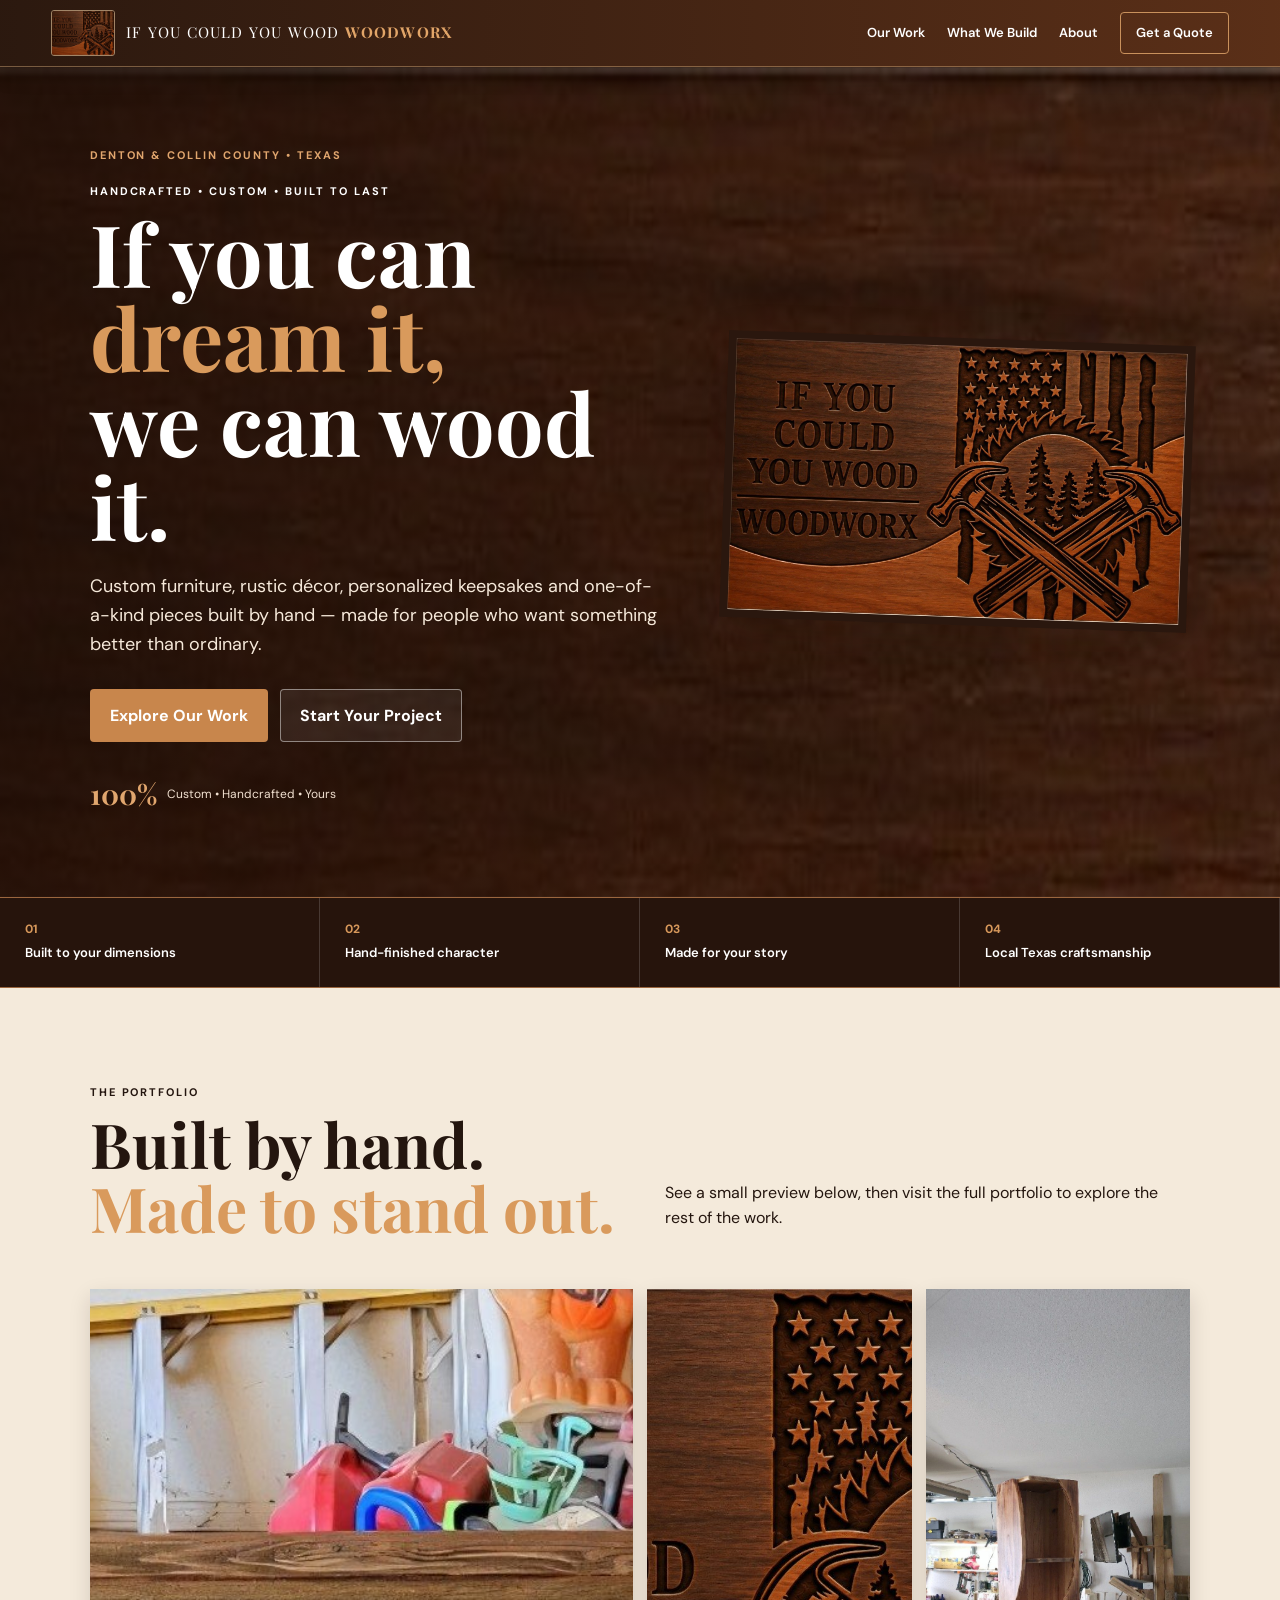
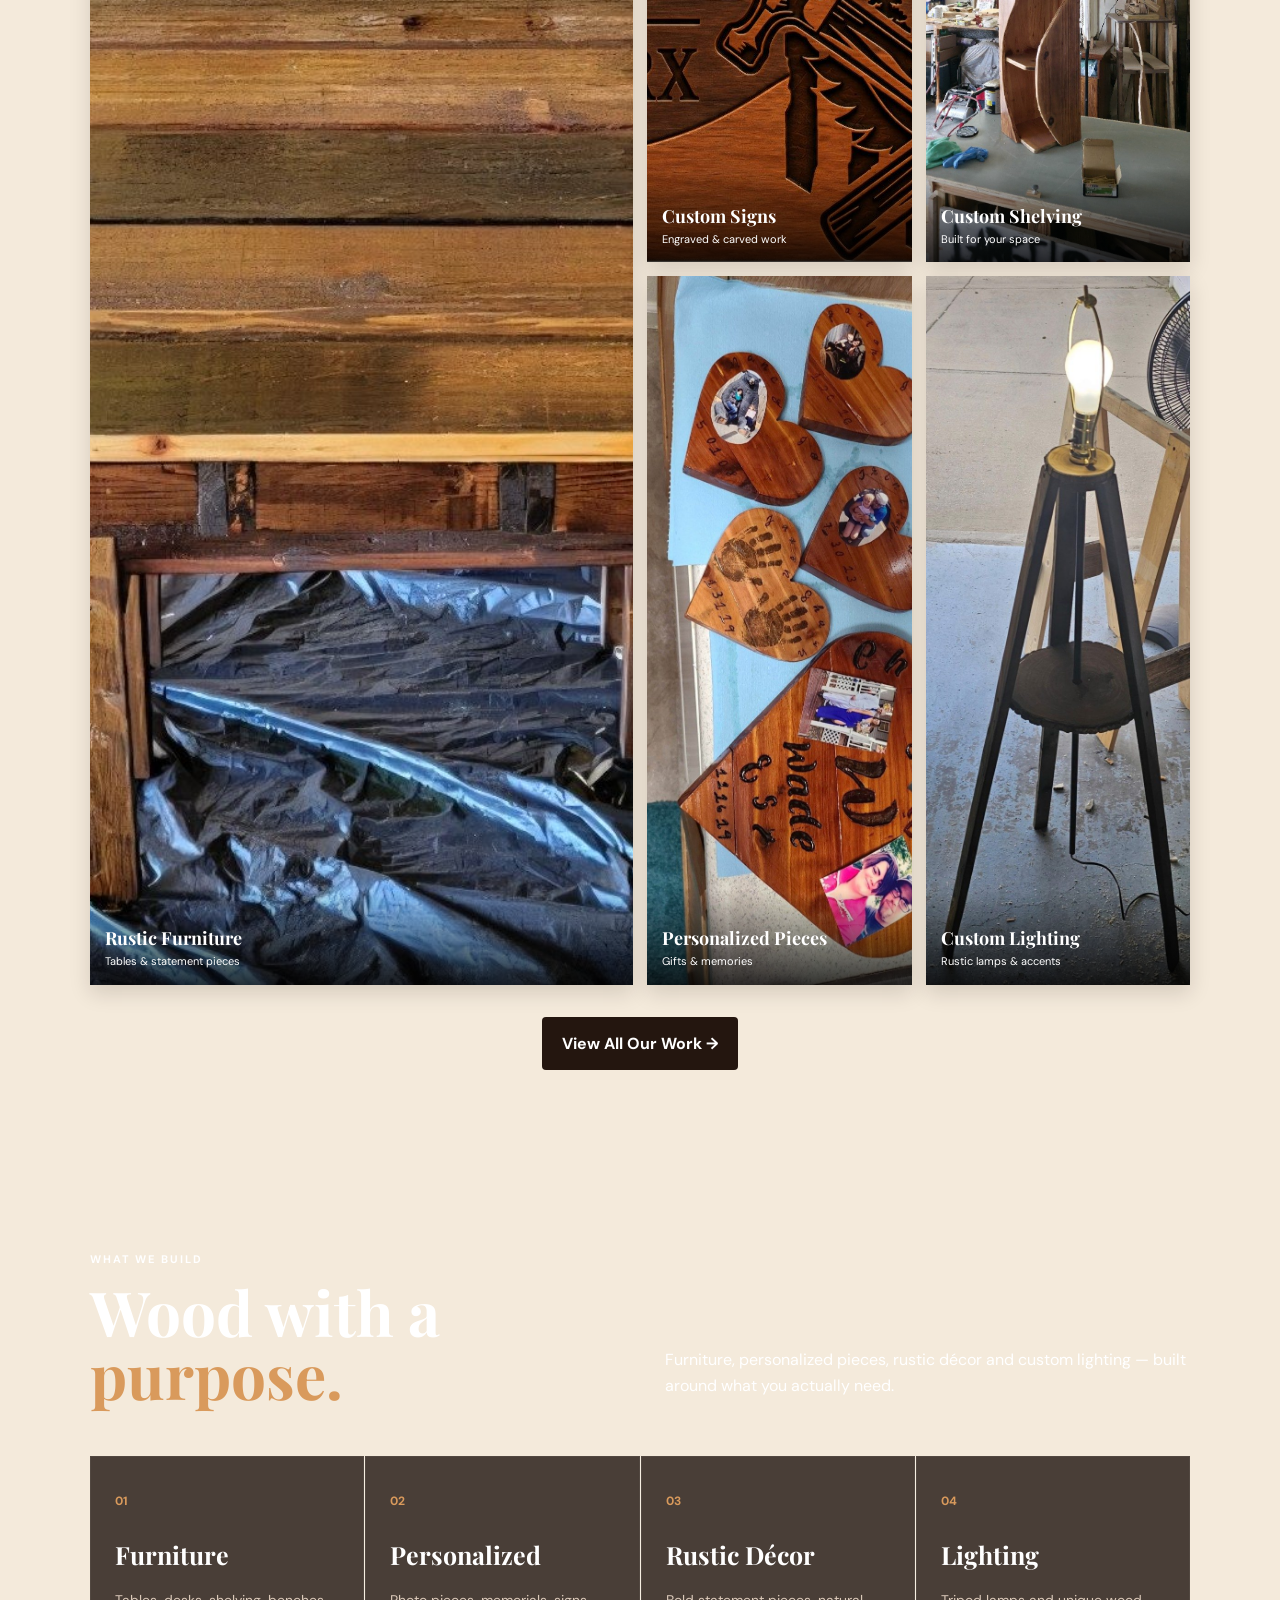
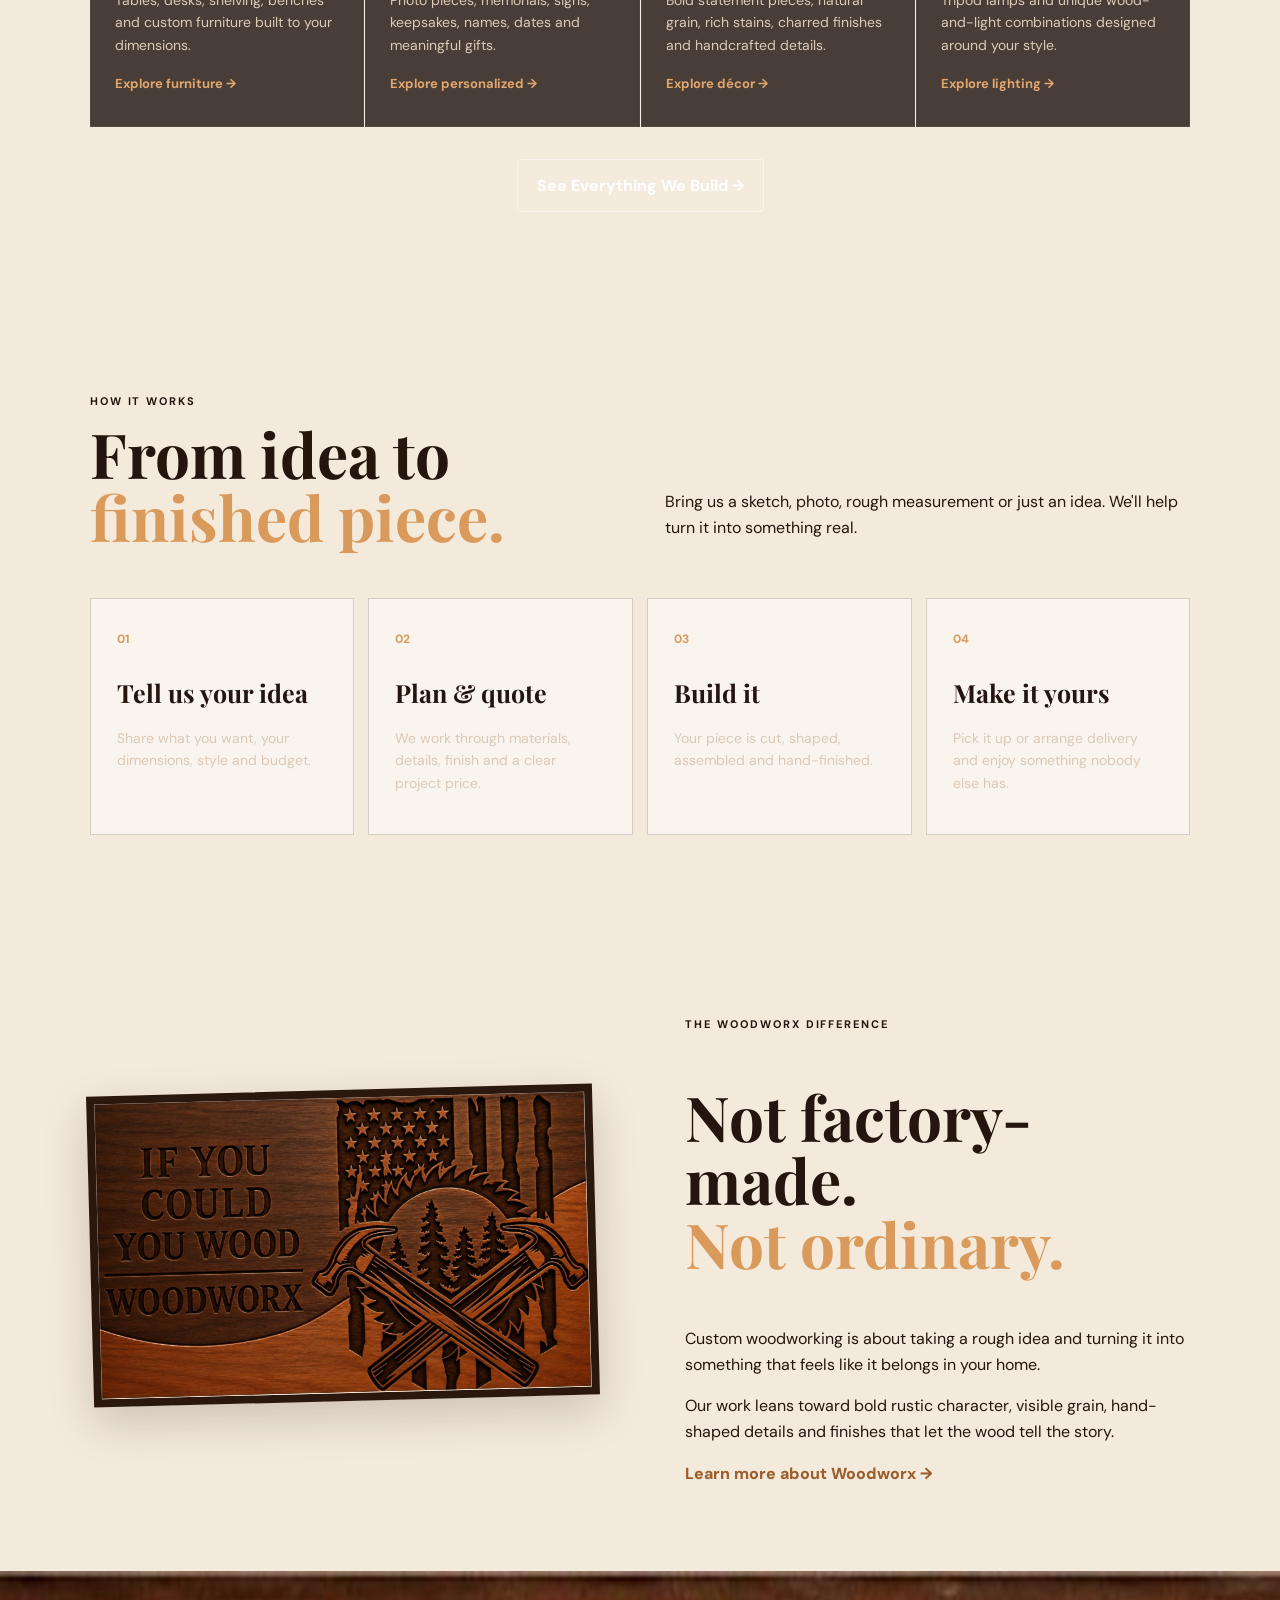
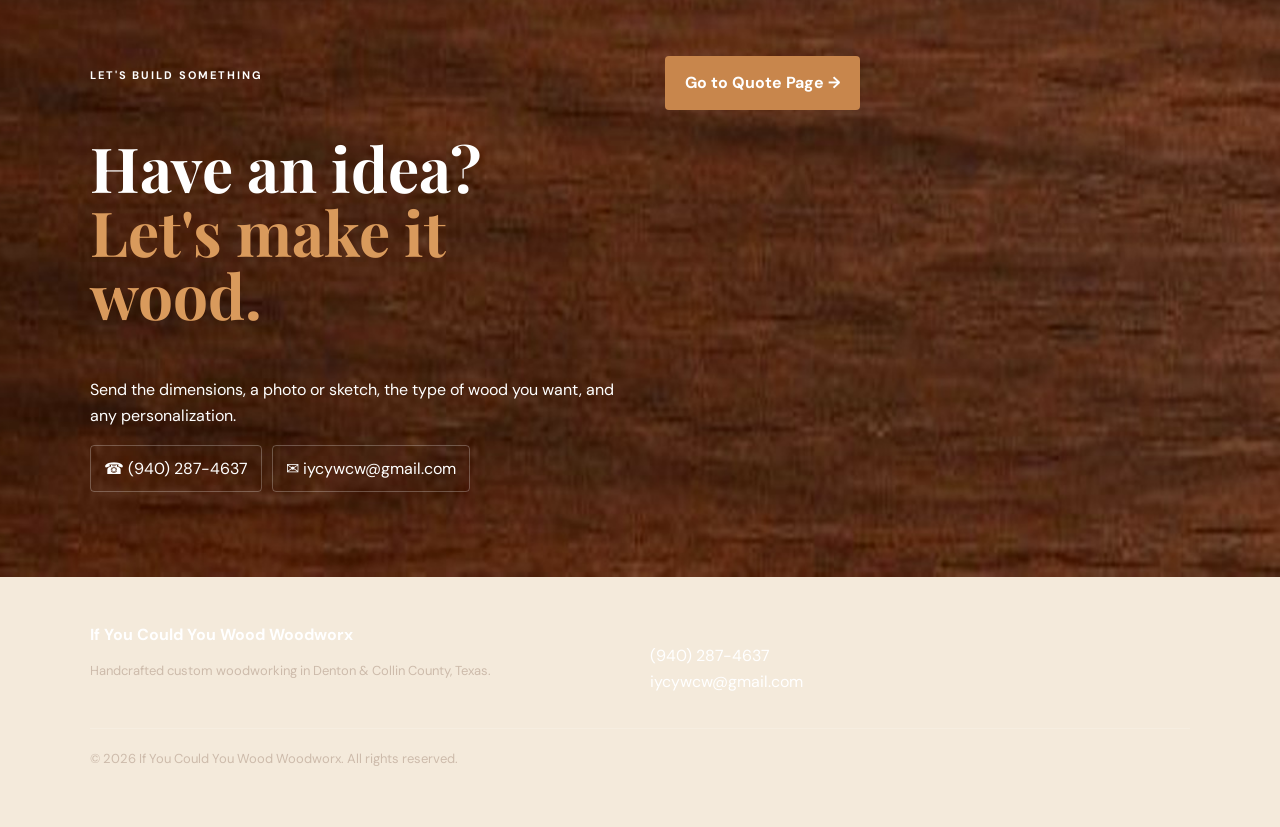
==== index.html @ dcad78be "Update Woodworx website design" ====
<!doctype html><html lang="en"><head><meta charset="utf-8"><meta name="viewport" content="width=device-width,initial-scale=1"><meta name="description" content="If You Could You Wood Woodworx — handcrafted custom woodworking in Denton & Collin County, Texas."><title>If You Could You Wood Woodworx | Custom Woodworking</title><link rel="stylesheet" href="style.css"></head><body>
<header class="site-header"><a class="brand" href="index.html"><img src="images/photo-27.jpg" class="brand-logo" alt="If You Could You Wood Woodworx logo"><span class="brand-name">IF YOU COULD YOU WOOD <b>WOODWORX</b></span></a><button class="menu" aria-label="Open menu">☰</button><nav><a href="work.html">Our Work</a><a href="services.html">What We Build</a><a href="about.html">About</a><a class="nav-cta" href="quote.html">Get a Quote</a></nav></header>
<main>
<section class="hero"><div class="hero-copy"><div class="hero-kicker">DENTON &amp; COLLIN COUNTY • TEXAS</div><p class="eyebrow">HANDCRAFTED • CUSTOM • BUILT TO LAST</p><h1>If you can <span>dream it,</span><br>we can wood it.</h1><p class="lead">Custom furniture, rustic décor, personalized keepsakes and one-of-a-kind pieces built by hand — made for people who want something better than ordinary.</p><div class="hero-buttons"><a class="button primary" href="work.html">Explore Our Work</a><a class="button glass" href="quote.html">Start Your Project</a></div><div class="hero-stamp"><strong>100%</strong><span>Custom • Handcrafted • Yours</span></div></div><div class="hero-brand-board"><img src="images/photo-27.jpg" alt="Handcrafted Woodworx sign"></div></section>
<section class="wood-strip"><div><strong>01</strong><span>Built to your dimensions</span></div><div><strong>02</strong><span>Hand-finished character</span></div><div><strong>03</strong><span>Made for your story</span></div><div><strong>04</strong><span>Local Texas craftsmanship</span></div></section>
<section class="section wood-light"><div class="section-head"><div><p class="eyebrow">THE PORTFOLIO</p><h2>Built by hand.<br><span>Made to stand out.</span></h2></div><p>See a small preview below, then visit the full portfolio to explore the rest of the work.</p></div><div class="gallery"><figure class="feature"><img src="images/photo-31.jpg" alt="Rustic furniture"><figcaption><b>Rustic Furniture</b><small>Tables &amp; statement pieces</small></figcaption></figure><figure><img src="images/photo-27.jpg" alt="Custom sign"><figcaption><b>Custom Signs</b><small>Engraved &amp; carved work</small></figcaption></figure><figure><img src="images/photo-08.jpg" alt="Custom shelving"><figcaption><b>Custom Shelving</b><small>Built for your space</small></figcaption></figure><figure><img src="images/photo-35.jpg" alt="Personalized wood keepsake"><figcaption><b>Personalized Pieces</b><small>Gifts &amp; memories</small></figcaption></figure><figure><img src="images/photo-38.jpg" alt="Custom tripod lamp"><figcaption><b>Custom Lighting</b><small>Rustic lamps &amp; accents</small></figcaption></figure></div><div class="portfolio-more"><a class="button secondary" href="work.html">View All Our Work →</a></div></section>
<section class="section wood-dark"><div class="section-head light"><div><p class="eyebrow">WHAT WE BUILD</p><h2>Wood with a<br><span>purpose.</span></h2></div><p>Furniture, personalized pieces, rustic décor and custom lighting — built around what you actually need.</p></div><div class="cards"><article><span>01</span><h3>Furniture</h3><p>Tables, desks, shelving, benches and custom furniture built to your dimensions.</p><a href="services.html#furniture">Explore furniture →</a></article><article><span>02</span><h3>Personalized</h3><p>Photo pieces, memorials, signs, keepsakes, names, dates and meaningful gifts.</p><a href="services.html#personalized">Explore personalized →</a></article><article><span>03</span><h3>Rustic Décor</h3><p>Bold statement pieces, natural grain, rich stains, charred finishes and handcrafted details.</p><a href="services.html#decor">Explore décor →</a></article><article><span>04</span><h3>Lighting</h3><p>Tripod lamps and unique wood-and-light combinations designed around your style.</p><a href="services.html#lighting">Explore lighting →</a></article></div><div class="portfolio-more"><a class="button glass" href="services.html">See Everything We Build →</a></div></section>
<section class="section wood-reclaimed"><div class="section-head"><div><p class="eyebrow">HOW IT WORKS</p><h2>From idea to<br><span>finished piece.</span></h2></div><p>Bring us a sketch, photo, rough measurement or just an idea. We'll help turn it into something real.</p></div><div class="steps"><div><strong>01</strong><h3>Tell us your idea</h3><p>Share what you want, your dimensions, style and budget.</p></div><div><strong>02</strong><h3>Plan &amp; quote</h3><p>We work through materials, details, finish and a clear project price.</p></div><div><strong>03</strong><h3>Build it</h3><p>Your piece is cut, shaped, assembled and hand-finished.</p></div><div><strong>04</strong><h3>Make it yours</h3><p>Pick it up or arrange delivery and enjoy something nobody else has.</p></div></div></section>
<section class="split section wood-light"><div class="about-photo"><img src="images/photo-27.jpg" alt="Woodworx handcrafted sign"></div><div class="about-copy"><p class="eyebrow">THE WOODWORX DIFFERENCE</p><h2>Not factory-made.<br><span>Not ordinary.</span></h2><p>Custom woodworking is about taking a rough idea and turning it into something that feels like it belongs in your home.</p><p>Our work leans toward bold rustic character, visible grain, hand-shaped details and finishes that let the wood tell the story.</p><a class="text-link" href="about.html">Learn more about Woodworx →</a></div></section>
<section class="quote section wood-home" style="background:url('images/logo-wood-texture.jpg') center/cover"><div class="quote-panel"><p class="eyebrow">LET'S BUILD SOMETHING</p><h2>Have an idea?<br><span>Let's make it wood.</span></h2><p>Send the dimensions, a photo or sketch, the type of wood you want, and any personalization.</p><div class="contact-chips"><a href="tel:+19402874637">☎ (940) 287-4637</a><a href="mailto:iycywcw@gmail.com">✉ iycywcw@gmail.com</a></div></div><div><a class="button primary" href="quote.html">Go to Quote Page →</a></div></section>
</main><footer class="footer wood-dark"><div><strong>If You Could You Wood <b>Woodworx</b></strong><p>Handcrafted custom woodworking in Denton &amp; Collin County, Texas.</p></div><div><a href="tel:+19402874637">(940) 287-4637</a><br><a href="mailto:iycywcw@gmail.com">iycywcw@gmail.com</a></div><p class="copyright">© <span id="year"></span> If You Could You Wood Woodworx. All rights reserved.</p></footer><script src="script.js"></script></body></html>
---- style.css ----
@import url('https://fonts.googleapis.com/css2?family=DM+Sans:wght@400;500;600;700&family=Playfair+Display:wght@500;600;700;800&display=swap');
:root{--ink:#24160f;--cream:#f4eadb;--tan:#d7b58e;--gold:#c88749;--dark:#1b100b;--line:rgba(255,255,255,.16);--shadow:0 16px 45px rgba(25,12,5,.18)}
*{box-sizing:border-box}html{scroll-behavior:smooth}body{margin:0;color:var(--ink);background:var(--cream);font-family:'DM Sans',sans-serif;line-height:1.6}a{color:inherit;text-decoration:none}img{max-width:100%;display:block}button,input,textarea{font:inherit}.site-header{position:sticky;top:0;z-index:50;display:flex;align-items:center;justify-content:space-between;gap:24px;padding:10px 4vw;background:linear-gradient(90deg,rgba(39,20,10,.98),rgba(87,43,19,.98));border-bottom:1px solid rgba(216,173,124,.45);box-shadow:0 6px 22px rgba(0,0,0,.2)}.brand{display:flex;align-items:center;gap:11px;color:#fff;min-width:0}.brand-logo{width:64px;height:46px;object-fit:cover;border:1px solid rgba(255,220,175,.55);border-radius:3px}.brand-name{font-family:'Playfair Display',serif;font-size:15px;line-height:1.05;letter-spacing:.08em;white-space:nowrap}.brand-name b{color:#e2a568}nav{display:flex;align-items:center;gap:22px;color:#fff;font-weight:600;font-size:13px}nav a:hover{color:#e4ad76}.nav-cta{border:1px solid #c9915c;border-radius:4px;padding:10px 15px}.menu{display:none;background:none;border:0;color:#fff;font-size:26px}.hero{min-height:650px;position:relative;display:grid;grid-template-columns:1.1fr .9fr;align-items:center;gap:5vw;padding:80px 7vw;background:url('images/logo-wood-texture.jpg') center/cover}.hero:after{content:'';position:absolute;inset:0;background:linear-gradient(90deg,rgba(27,13,7,.8),rgba(27,13,7,.42));pointer-events:none}.hero>*{position:relative;z-index:1}.hero-copy{color:#fff;max-width:680px}.eyebrow,.hero-kicker{font-size:11px;letter-spacing:.18em;font-weight:700;text-transform:uppercase}.hero-kicker{color:#e1a66e;margin-bottom:18px}.hero h1{font-family:'Playfair Display',serif;font-size:clamp(48px,7vw,86px);line-height:.98;margin:0 0 24px}.hero h1 span,h2 span{color:#d99a5c}.lead{font-size:18px;max-width:640px;color:#f6e9da}.hero-buttons{display:flex;gap:12px;flex-wrap:wrap;margin:30px 0}.button{display:inline-block;padding:13px 19px;border-radius:4px;font-weight:700;border:1px solid transparent;cursor:pointer}.button.primary{background:#c8864c;color:#fff}.button.primary:hover{background:#db9c60}.button.glass{border-color:rgba(255,255,255,.45);color:#fff;background:rgba(255,255,255,.07)}.button.secondary{background:var(--ink);color:#fff}.hero-stamp{display:flex;align-items:center;gap:10px}.hero-stamp strong{font-family:'Playfair Display';font-size:28px;color:#e1a66e}.hero-stamp span{font-size:12px;color:#f0dfcf}.hero-brand-board{justify-self:end;width:min(100%,520px);transform:rotate(2deg);box-shadow:var(--shadow)}.hero-brand-board img{border:8px solid #2a170e}.wood-strip{display:grid;grid-template-columns:repeat(4,1fr);background:#26140c;color:#fff;border-top:1px solid #9b663e;border-bottom:1px solid #9b663e}.wood-strip div{padding:22px 25px;border-right:1px solid var(--line)}.wood-strip strong{display:block;color:#d7985b;font-size:12px}.wood-strip span{font-weight:600;font-size:13px}.section{padding:85px 7vw}.section-head{display:grid;grid-template-columns:1fr 1fr;gap:50px;align-items:end;margin-bottom:42px}.section-head h2,.page-hero h1{font-family:'Playfair Display',serif;font-size:clamp(38px,5vw,62px);line-height:1.02;margin:8px 0}.section-head>p{max-width:540px}.light{color:#fff}.wood-light{background:url('images/light-pine-texture.jpg') center/cover fixed}.wood-dark{color:#fff;background:url('images/charred-wood-texture.jpg') center/cover fixed}.wood-reclaimed{background:url('images/reclaimed-wood-texture.jpg') center/cover fixed}.gallery{display:grid;grid-template-columns:repeat(4,1fr);gap:14px}.gallery figure{margin:0;position:relative;overflow:hidden;min-height:260px;background:#2a190f;box-shadow:0 8px 20px rgba(31,15,6,.14);cursor:pointer}.gallery figure.feature{grid-column:span 2;grid-row:span 2}.gallery img{width:100%;height:100%;object-fit:cover;transition:transform .4s}.gallery figure:hover img{transform:scale(1.04)}.gallery figcaption{position:absolute;left:0;right:0;bottom:0;padding:34px 15px 14px;color:#fff;background:linear-gradient(transparent,rgba(0,0,0,.78))}.gallery figcaption b,.gallery figcaption small{display:block}.gallery figcaption b{font-family:'Playfair Display';font-size:18px}.gallery figcaption small{font-size:11px}.portfolio-more{text-align:center;margin-top:32px}.cards{display:grid;grid-template-columns:repeat(4,1fr);gap:1px;background:rgba(255,255,255,.16)}.cards article{padding:30px 24px;min-height:260px;background:rgba(25,13,8,.78);border:1px solid rgba(255,255,255,.05)}.cards article>span,.steps strong{color:#d99a5c;font-size:12px;font-weight:700}.cards h3,.steps h3{font-family:'Playfair Display';font-size:25px;margin:22px 0 10px}.cards p,.steps p{color:#dbc9b9;font-size:14px}.cards a{color:#e1a66e;font-weight:700;font-size:13px}.steps{display:grid;grid-template-columns:repeat(4,1fr);gap:14px}.steps>div{padding:26px;background:rgba(255,255,255,.5);border:1px solid rgba(80,45,24,.2)}.split{display:grid;grid-template-columns:1fr 1fr;gap:7vw;align-items:center}.about-photo{box-shadow:var(--shadow);transform:rotate(-1.5deg)}.about-photo img{border:8px solid #2a170e}.about-copy h2{font-family:'Playfair Display';font-size:clamp(38px,5vw,62px);line-height:1.02}.about-points{display:grid;grid-template-columns:1fr 1fr;gap:8px;margin:25px 0;font-weight:700;font-size:13px}.text-link{font-weight:800;color:#9b5d2b}.quote{display:grid;grid-template-columns:1fr 1fr;gap:50px;color:#fff}.quote-panel h2{font-family:'Playfair Display';font-size:clamp(40px,5vw,62px);line-height:1.02}.contact-chips{display:flex;flex-wrap:wrap;gap:10px}.contact-chips a{border:1px solid rgba(255,255,255,.25);padding:10px 13px;border-radius:4px}.quote form{background:rgba(30,15,8,.78);padding:26px;border:1px solid rgba(255,255,255,.16)}label{display:block;font-size:12px;font-weight:700;margin-bottom:16px}input,textarea{width:100%;margin-top:7px;padding:12px;border:1px solid #6d4830;background:#26150d;color:#fff;border-radius:3px}textarea{min-height:140px;resize:vertical}form small{display:block;margin-top:12px;color:#d6c3b1}.footer{padding:45px 7vw;display:grid;grid-template-columns:1fr 1fr;gap:20px;align-items:end;color:#fff}.footer p{color:#cdbbab;font-size:13px}.copyright{grid-column:1/-1;border-top:1px solid var(--line);padding-top:20px}.page-hero{padding:95px 7vw;color:#fff;background:url('images/logo-wood-texture.jpg') center/cover;position:relative}.page-hero:after{content:'';position:absolute;inset:0;background:rgba(28,13,7,.62)}.page-hero>*{position:relative;z-index:1}.page-hero p{max-width:700px}.work-gallery{display:grid;grid-template-columns:repeat(4,1fr);gap:15px}.work-card{background:#fff;border:1px solid rgba(61,33,16,.15);box-shadow:0 8px 24px rgba(40,20,7,.12);cursor:pointer}.work-card img{width:100%;height:240px;object-fit:cover}.work-card div{padding:13px}.work-card h3{font-family:'Playfair Display';margin:0 0 3px;font-size:19px}.work-card p{margin:0;font-size:12px;color:#745d4b}.filters{display:flex;gap:8px;flex-wrap:wrap;margin:0 0 28px}.filter{border:1px solid #8d6446;background:transparent;padding:9px 13px;border-radius:3px;cursor:pointer}.filter.active,.filter:hover{background:#2b170d;color:#fff}.service-grid{display:grid;grid-template-columns:repeat(2,1fr);gap:18px}.service-box{padding:35px;background:rgba(255,255,255,.65);border:1px solid rgba(73,42,21,.2)}.service-box h2{font-family:'Playfair Display';margin-top:0}.service-box a{color:#9a5a2b;font-weight:700}.quote-page{max-width:900px;margin:auto}.modal{position:fixed;inset:0;background:rgba(0,0,0,.9);z-index:100;display:none;align-items:center;justify-content:center;padding:25px}.modal.open{display:flex}.modal img{max-height:90vh;max-width:92vw;object-fit:contain}.modal-close{position:absolute;top:15px;right:20px;background:none;border:0;color:#fff;font-size:40px;cursor:pointer}.modal-caption{position:absolute;bottom:18px;left:20px;right:20px;text-align:center;color:#fff;font-weight:700}.back-top{position:fixed;right:16px;bottom:16px;background:#2a170d;color:#fff;padding:10px 13px;border-radius:4px;z-index:40;display:none}.back-top.show{display:block}@media(max-width:850px){.site-header{padding:8px 4vw}.brand-name{font-size:11px}.brand-logo{width:55px;height:40px}nav{display:none;position:absolute;top:100%;left:0;right:0;background:#24130b;flex-direction:column;align-items:stretch;padding:10px 5vw;gap:0}nav.open{display:flex}nav a{padding:13px 0;border-bottom:1px solid var(--line)}.menu{display:block}.hero{grid-template-columns:1fr;padding:70px 7vw}.hero-brand-board{justify-self:center;max-width:430px}.section-head,.split,.quote{grid-template-columns:1fr;gap:20px}.gallery{grid-template-columns:repeat(2,1fr)}.gallery figure.feature{grid-column:span 2}.cards,.steps,.work-gallery{grid-template-columns:repeat(2,1fr)}.wood-strip{grid-template-columns:repeat(2,1fr)}.footer{grid-template-columns:1fr}}@media(max-width:520px){.hero{min-height:auto}.hero h1{font-size:48px}.gallery,.cards,.steps,.work-gallery,.service-grid{grid-template-columns:1fr}.gallery figure.feature{grid-column:span 1;grid-row:span 1}.gallery figure{min-height:250px}.wood-strip{grid-template-columns:1fr}.wood-strip div{border-right:0;border-bottom:1px solid var(--line)}.work-card img{height:280px}.section{padding:65px 5vw}}
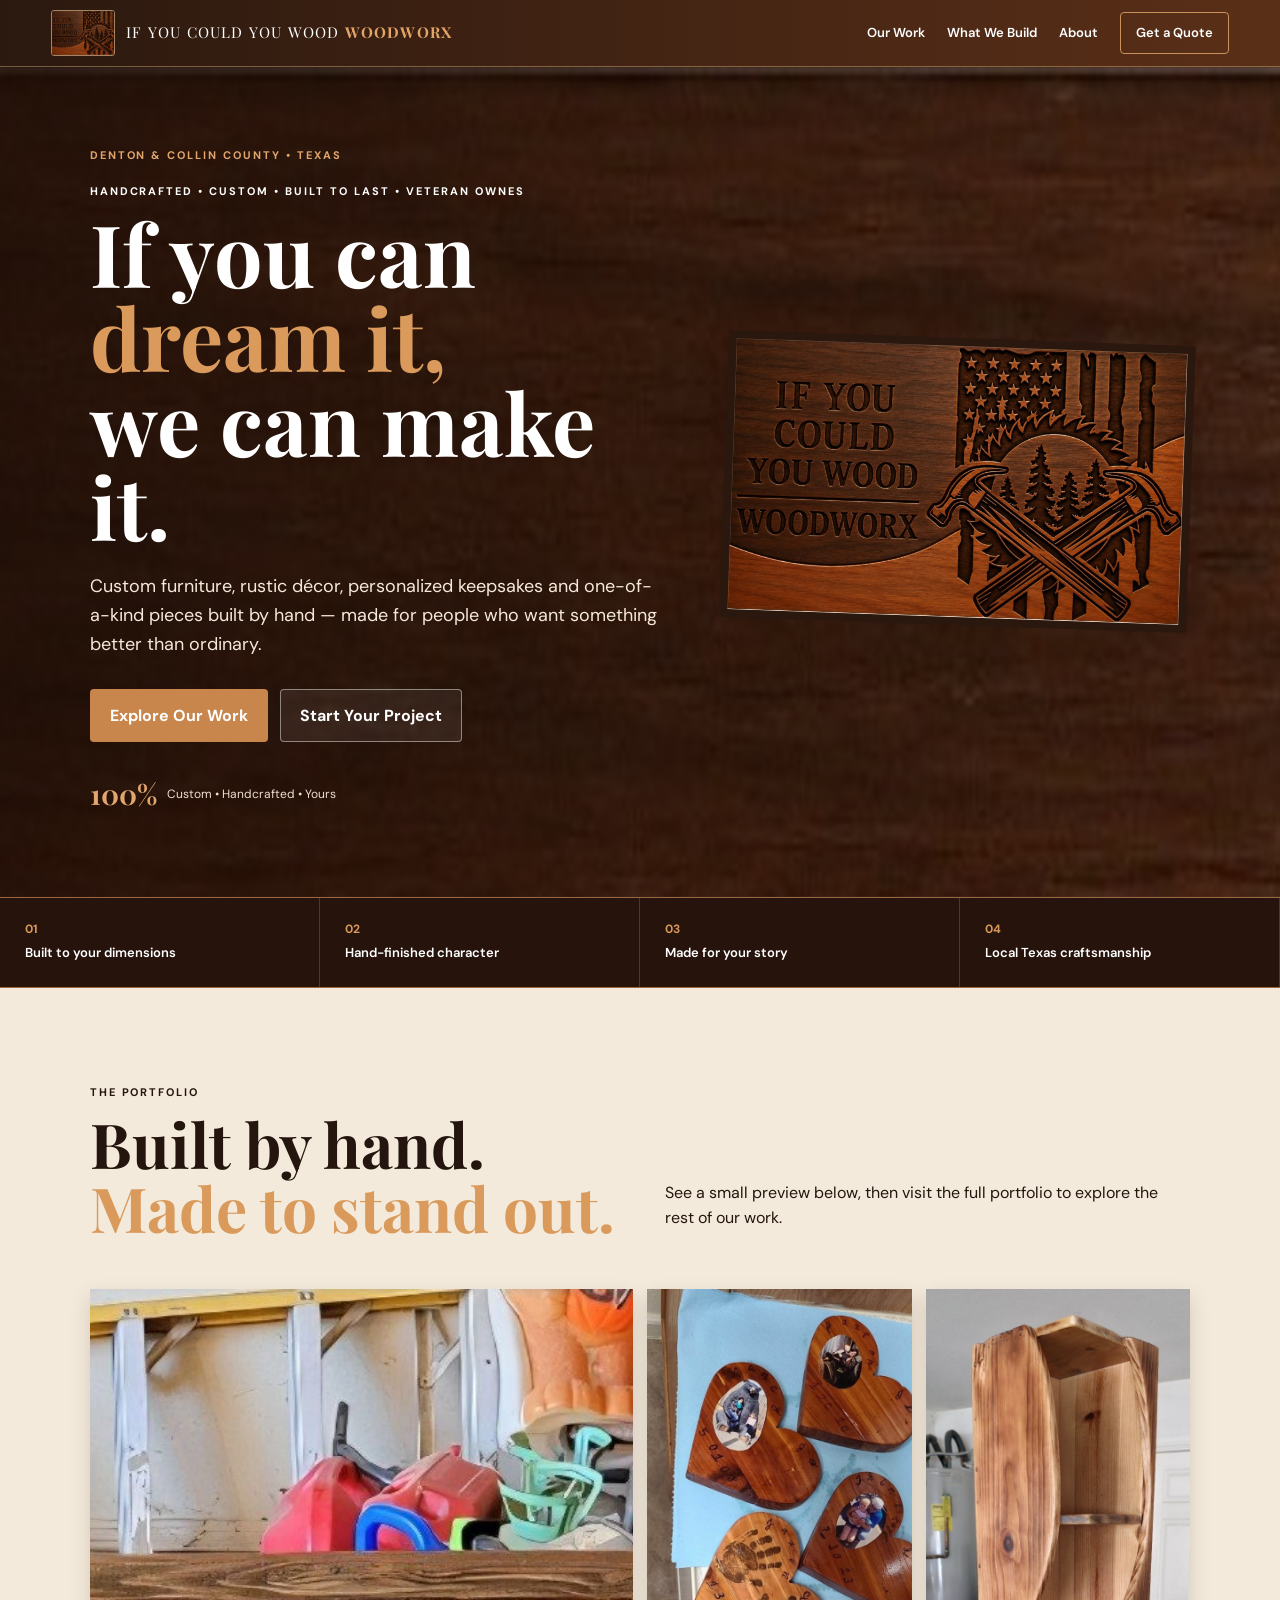
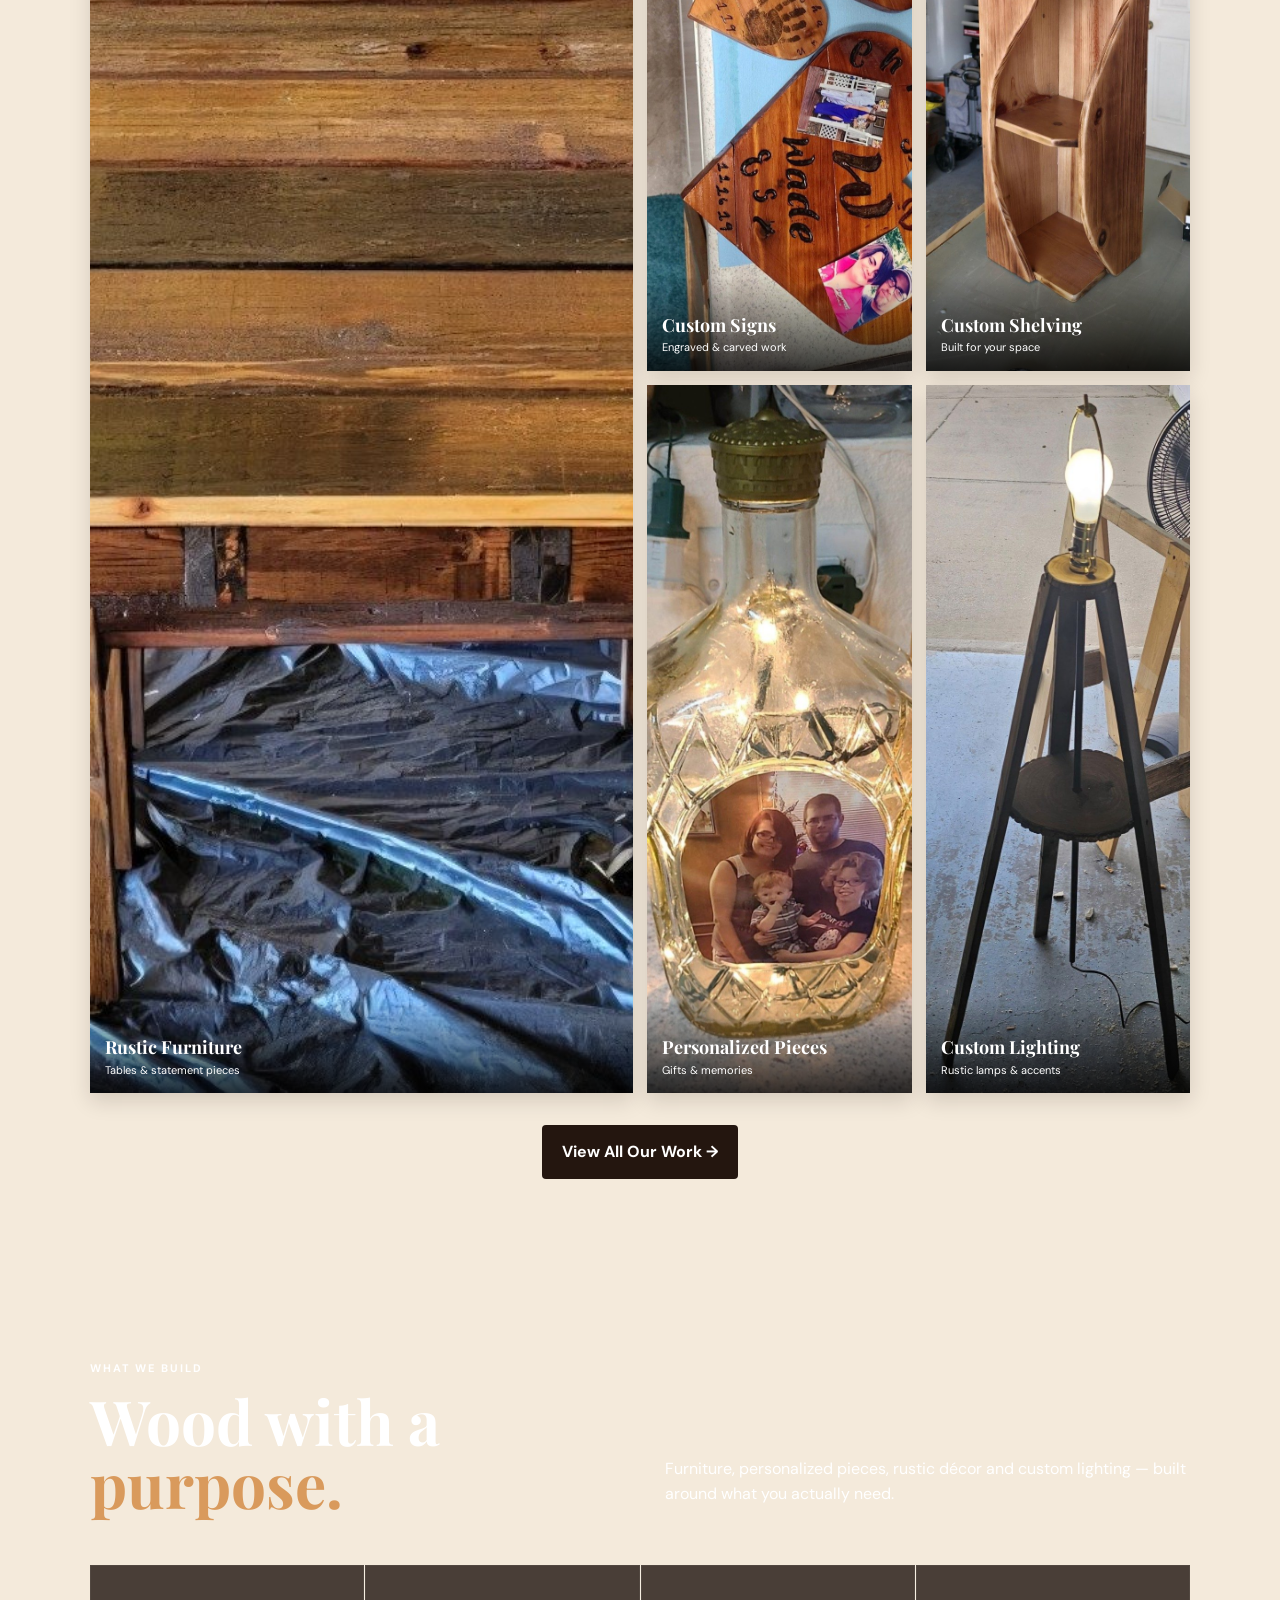
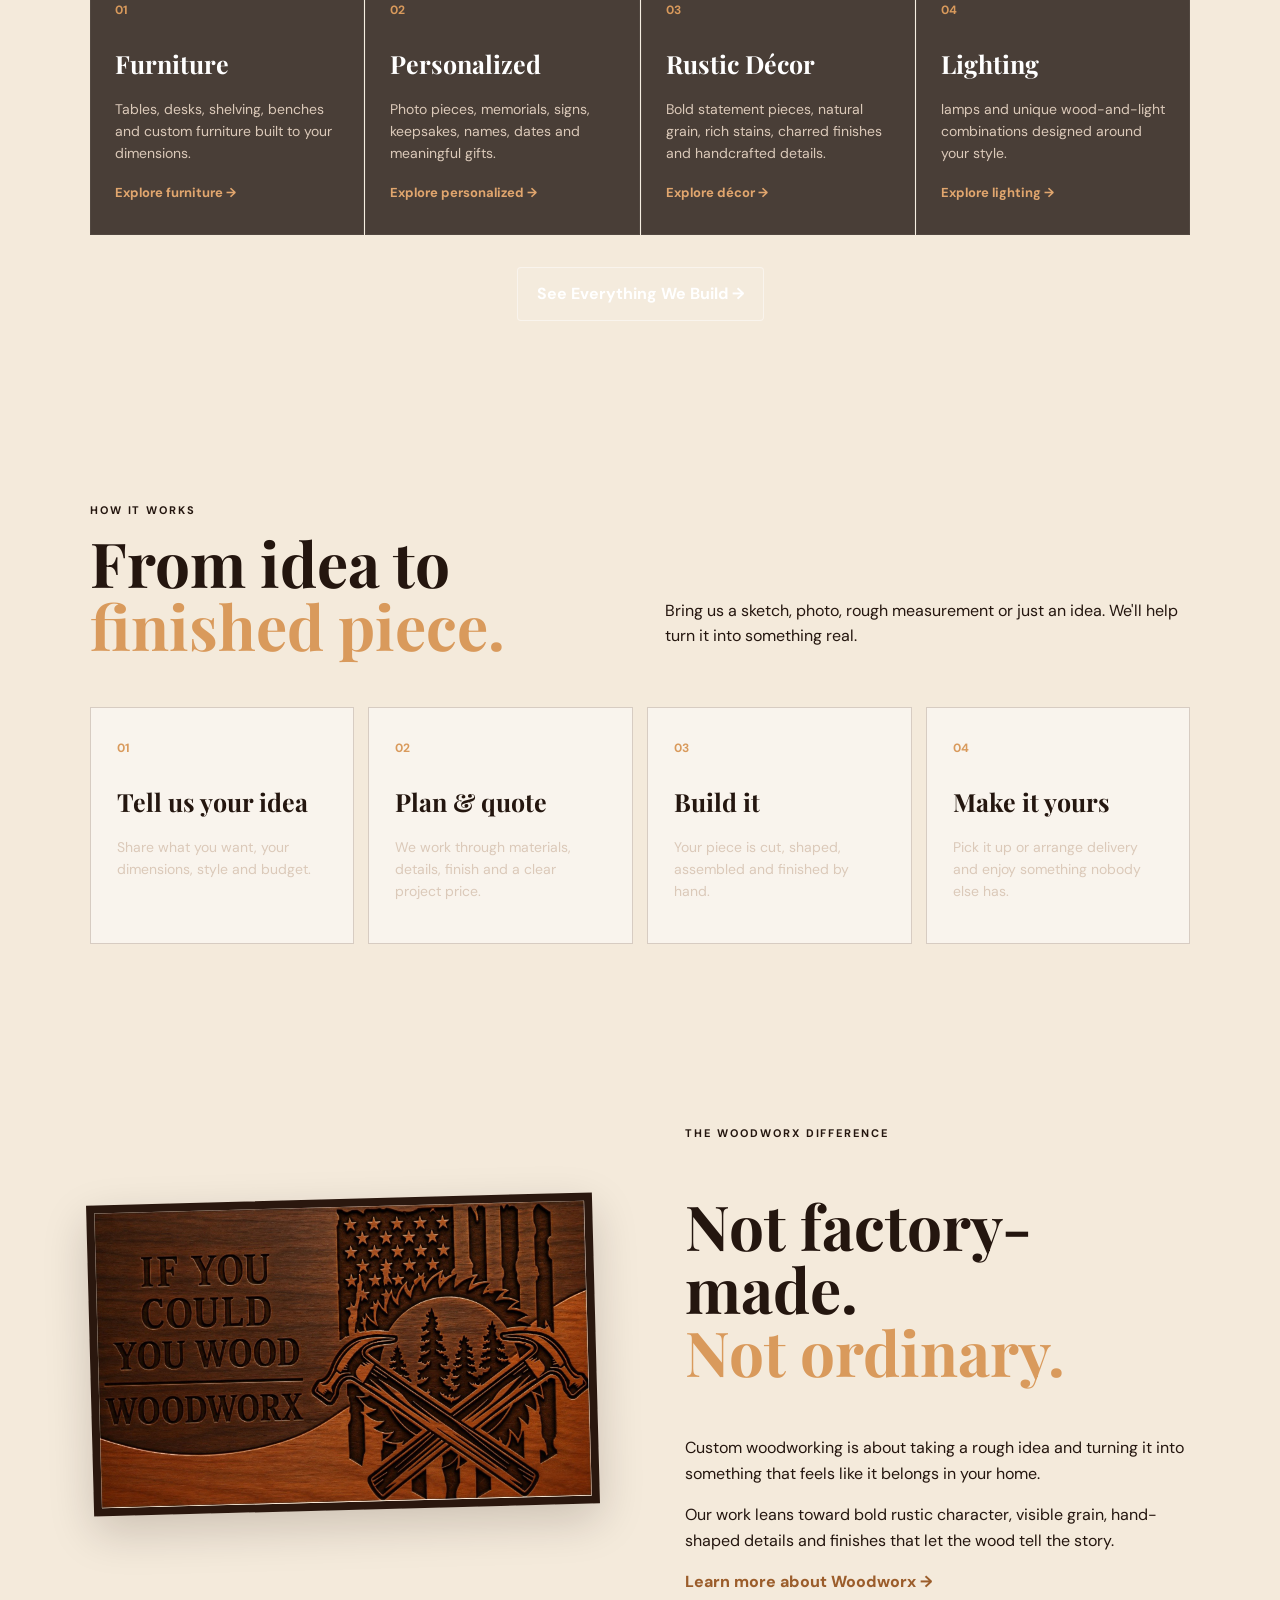
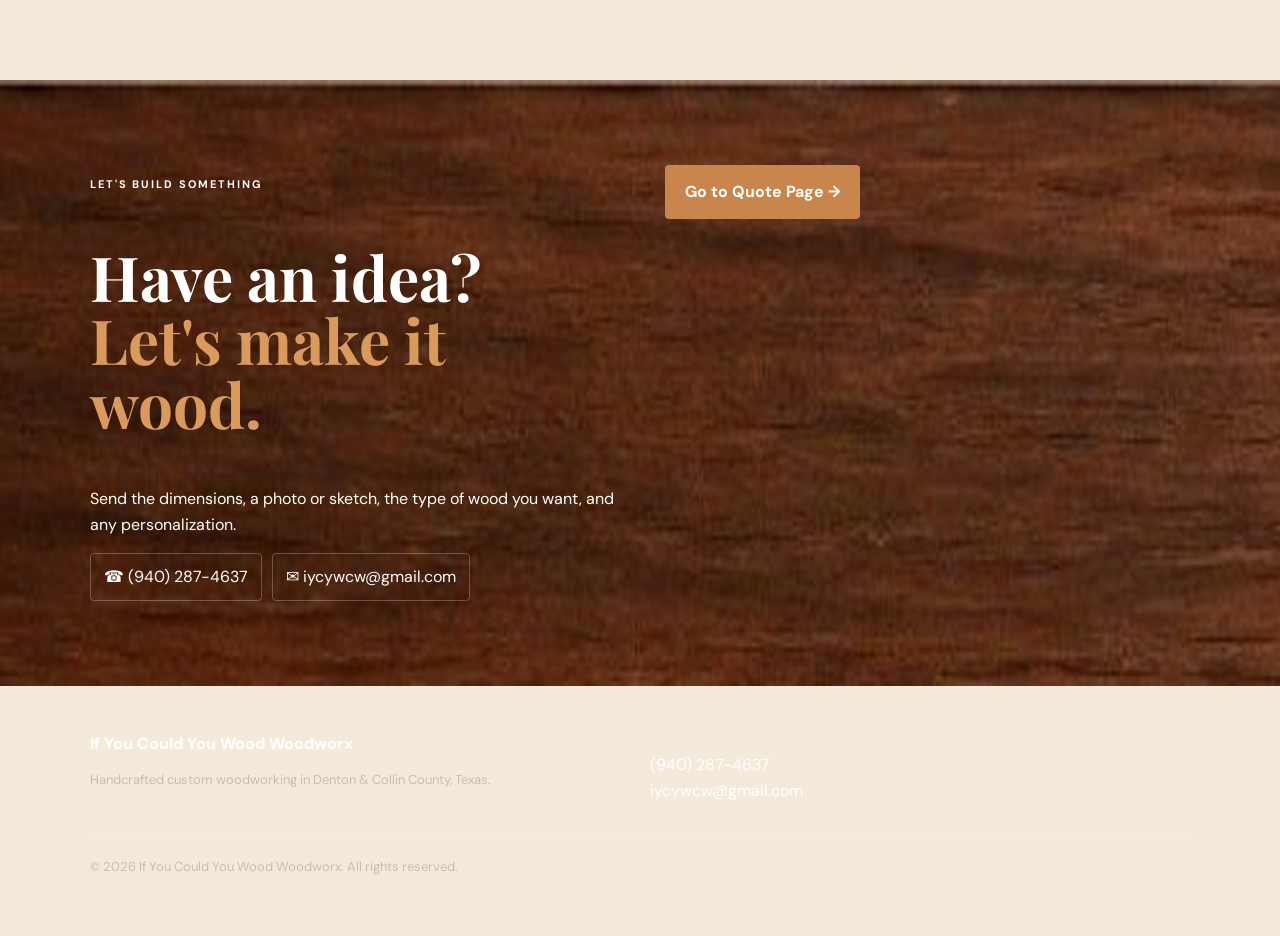
==== commit 19a65a5a: "Update index.html" ====
--- a/index.html
+++ b/index.html
@@ -1,11 +1,11 @@
 <!doctype html><html lang="en"><head><meta charset="utf-8"><meta name="viewport" content="width=device-width,initial-scale=1"><meta name="description" content="If You Could You Wood Woodworx — handcrafted custom woodworking in Denton & Collin County, Texas."><title>If You Could You Wood Woodworx | Custom Woodworking</title><link rel="stylesheet" href="style.css"></head><body>
 <header class="site-header"><a class="brand" href="index.html"><img src="images/photo-27.jpg" class="brand-logo" alt="If You Could You Wood Woodworx logo"><span class="brand-name">IF YOU COULD YOU WOOD <b>WOODWORX</b></span></a><button class="menu" aria-label="Open menu">☰</button><nav><a href="work.html">Our Work</a><a href="services.html">What We Build</a><a href="about.html">About</a><a class="nav-cta" href="quote.html">Get a Quote</a></nav></header>
 <main>
-<section class="hero"><div class="hero-copy"><div class="hero-kicker">DENTON &amp; COLLIN COUNTY • TEXAS</div><p class="eyebrow">HANDCRAFTED • CUSTOM • BUILT TO LAST</p><h1>If you can <span>dream it,</span><br>we can wood it.</h1><p class="lead">Custom furniture, rustic décor, personalized keepsakes and one-of-a-kind pieces built by hand — made for people who want something better than ordinary.</p><div class="hero-buttons"><a class="button primary" href="work.html">Explore Our Work</a><a class="button glass" href="quote.html">Start Your Project</a></div><div class="hero-stamp"><strong>100%</strong><span>Custom • Handcrafted • Yours</span></div></div><div class="hero-brand-board"><img src="images/photo-27.jpg" alt="Handcrafted Woodworx sign"></div></section>
+<section class="hero"><div class="hero-copy"><div class="hero-kicker">DENTON &amp; COLLIN COUNTY • TEXAS</div><p class="eyebrow">HANDCRAFTED • CUSTOM • BUILT TO LAST • VETERAN OWNES</p><h1>If you can <span>dream it,</span><br>we can make it.</h1><p class="lead">Custom furniture, rustic décor, personalized keepsakes and one-of-a-kind pieces built by hand — made for people who want something better than ordinary.</p><div class="hero-buttons"><a class="button primary" href="work.html">Explore Our Work</a><a class="button glass" href="quote.html">Start Your Project</a></div><div class="hero-stamp"><strong>100%</strong><span>Custom • Handcrafted • Yours</span></div></div><div class="hero-brand-board"><img src="images/photo-27.jpg" alt="Handcrafted Woodworx sign"></div></section>
 <section class="wood-strip"><div><strong>01</strong><span>Built to your dimensions</span></div><div><strong>02</strong><span>Hand-finished character</span></div><div><strong>03</strong><span>Made for your story</span></div><div><strong>04</strong><span>Local Texas craftsmanship</span></div></section>
-<section class="section wood-light"><div class="section-head"><div><p class="eyebrow">THE PORTFOLIO</p><h2>Built by hand.<br><span>Made to stand out.</span></h2></div><p>See a small preview below, then visit the full portfolio to explore the rest of the work.</p></div><div class="gallery"><figure class="feature"><img src="images/photo-31.jpg" alt="Rustic furniture"><figcaption><b>Rustic Furniture</b><small>Tables &amp; statement pieces</small></figcaption></figure><figure><img src="images/photo-27.jpg" alt="Custom sign"><figcaption><b>Custom Signs</b><small>Engraved &amp; carved work</small></figcaption></figure><figure><img src="images/photo-08.jpg" alt="Custom shelving"><figcaption><b>Custom Shelving</b><small>Built for your space</small></figcaption></figure><figure><img src="images/photo-35.jpg" alt="Personalized wood keepsake"><figcaption><b>Personalized Pieces</b><small>Gifts &amp; memories</small></figcaption></figure><figure><img src="images/photo-38.jpg" alt="Custom tripod lamp"><figcaption><b>Custom Lighting</b><small>Rustic lamps &amp; accents</small></figcaption></figure></div><div class="portfolio-more"><a class="button secondary" href="work.html">View All Our Work →</a></div></section>
-<section class="section wood-dark"><div class="section-head light"><div><p class="eyebrow">WHAT WE BUILD</p><h2>Wood with a<br><span>purpose.</span></h2></div><p>Furniture, personalized pieces, rustic décor and custom lighting — built around what you actually need.</p></div><div class="cards"><article><span>01</span><h3>Furniture</h3><p>Tables, desks, shelving, benches and custom furniture built to your dimensions.</p><a href="services.html#furniture">Explore furniture →</a></article><article><span>02</span><h3>Personalized</h3><p>Photo pieces, memorials, signs, keepsakes, names, dates and meaningful gifts.</p><a href="services.html#personalized">Explore personalized →</a></article><article><span>03</span><h3>Rustic Décor</h3><p>Bold statement pieces, natural grain, rich stains, charred finishes and handcrafted details.</p><a href="services.html#decor">Explore décor →</a></article><article><span>04</span><h3>Lighting</h3><p>Tripod lamps and unique wood-and-light combinations designed around your style.</p><a href="services.html#lighting">Explore lighting →</a></article></div><div class="portfolio-more"><a class="button glass" href="services.html">See Everything We Build →</a></div></section>
-<section class="section wood-reclaimed"><div class="section-head"><div><p class="eyebrow">HOW IT WORKS</p><h2>From idea to<br><span>finished piece.</span></h2></div><p>Bring us a sketch, photo, rough measurement or just an idea. We'll help turn it into something real.</p></div><div class="steps"><div><strong>01</strong><h3>Tell us your idea</h3><p>Share what you want, your dimensions, style and budget.</p></div><div><strong>02</strong><h3>Plan &amp; quote</h3><p>We work through materials, details, finish and a clear project price.</p></div><div><strong>03</strong><h3>Build it</h3><p>Your piece is cut, shaped, assembled and hand-finished.</p></div><div><strong>04</strong><h3>Make it yours</h3><p>Pick it up or arrange delivery and enjoy something nobody else has.</p></div></div></section>
+<section class="section wood-light"><div class="section-head"><div><p class="eyebrow">THE PORTFOLIO</p><h2>Built by hand.<br><span>Made to stand out.</span></h2></div><p>See a small preview below, then visit the full portfolio to explore the rest of our work.</p></div><div class="gallery"><figure class="feature"><img src="images/photo-31.jpg" alt="Rustic furniture"><figcaption><b>Rustic Furniture</b><small>Tables &amp; statement pieces</small></figcaption></figure><figure><img src="images/photo-35.jpg" alt="Custom sign"><figcaption><b>Custom Signs</b><small>Engraved &amp; carved work</small></figcaption></figure><figure><img src="images/photo-07.jpg" alt="Custom shelving"><figcaption><b>Custom Shelving</b><small>Built for your space</small></figcaption></figure><figure><img src="images/photo-37.jpg" alt="Personalized wood keepsake"><figcaption><b>Personalized Pieces</b><small>Gifts &amp; memories</small></figcaption></figure><figure><img src="images/photo-38.jpg" alt="Custom lamp"><figcaption><b>Custom Lighting</b><small>Rustic lamps &amp; accents</small></figcaption></figure></div><div class="portfolio-more"><a class="button secondary" href="work.html">View All Our Work →</a></div></section>
+<section class="section wood-dark"><div class="section-head light"><div><p class="eyebrow">WHAT WE BUILD</p><h2>Wood with a<br><span>purpose.</span></h2></div><p>Furniture, personalized pieces, rustic décor and custom lighting — built around what you actually need.</p></div><div class="cards"><article><span>01</span><h3>Furniture</h3><p>Tables, desks, shelving, benches and custom furniture built to your dimensions.</p><a href="services.html#furniture">Explore furniture →</a></article><article><span>02</span><h3>Personalized</h3><p>Photo pieces, memorials, signs, keepsakes, names, dates and meaningful gifts.</p><a href="services.html#personalized">Explore personalized →</a></article><article><span>03</span><h3>Rustic Décor</h3><p>Bold statement pieces, natural grain, rich stains, charred finishes and handcrafted details.</p><a href="services.html#decor">Explore décor →</a></article><article><span>04</span><h3>Lighting</h3><p>lamps and unique wood-and-light combinations designed around your style.</p><a href="services.html#lighting">Explore lighting →</a></article></div><div class="portfolio-more"><a class="button glass" href="services.html">See Everything We Build →</a></div></section>
+<section class="section wood-reclaimed"><div class="section-head"><div><p class="eyebrow">HOW IT WORKS</p><h2>From idea to<br><span>finished piece.</span></h2></div><p>Bring us a sketch, photo, rough measurement or just an idea. We'll help turn it into something real.</p></div><div class="steps"><div><strong>01</strong><h3>Tell us your idea</h3><p>Share what you want, your dimensions, style and budget.</p></div><div><strong>02</strong><h3>Plan &amp; quote</h3><p>We work through materials, details, finish and a clear project price.</p></div><div><strong>03</strong><h3>Build it</h3><p>Your piece is cut, shaped, assembled and finished by hand.</p></div><div><strong>04</strong><h3>Make it yours</h3><p>Pick it up or arrange delivery and enjoy something nobody else has.</p></div></div></section>
 <section class="split section wood-light"><div class="about-photo"><img src="images/photo-27.jpg" alt="Woodworx handcrafted sign"></div><div class="about-copy"><p class="eyebrow">THE WOODWORX DIFFERENCE</p><h2>Not factory-made.<br><span>Not ordinary.</span></h2><p>Custom woodworking is about taking a rough idea and turning it into something that feels like it belongs in your home.</p><p>Our work leans toward bold rustic character, visible grain, hand-shaped details and finishes that let the wood tell the story.</p><a class="text-link" href="about.html">Learn more about Woodworx →</a></div></section>
 <section class="quote section wood-home" style="background:url('images/logo-wood-texture.jpg') center/cover"><div class="quote-panel"><p class="eyebrow">LET'S BUILD SOMETHING</p><h2>Have an idea?<br><span>Let's make it wood.</span></h2><p>Send the dimensions, a photo or sketch, the type of wood you want, and any personalization.</p><div class="contact-chips"><a href="tel:+19402874637">☎ (940) 287-4637</a><a href="mailto:iycywcw@gmail.com">✉ iycywcw@gmail.com</a></div></div><div><a class="button primary" href="quote.html">Go to Quote Page →</a></div></section>
 </main><footer class="footer wood-dark"><div><strong>If You Could You Wood <b>Woodworx</b></strong><p>Handcrafted custom woodworking in Denton &amp; Collin County, Texas.</p></div><div><a href="tel:+19402874637">(940) 287-4637</a><br><a href="mailto:iycywcw@gmail.com">iycywcw@gmail.com</a></div><p class="copyright">© <span id="year"></span> If You Could You Wood Woodworx. All rights reserved.</p></footer><script src="script.js"></script></body></html>
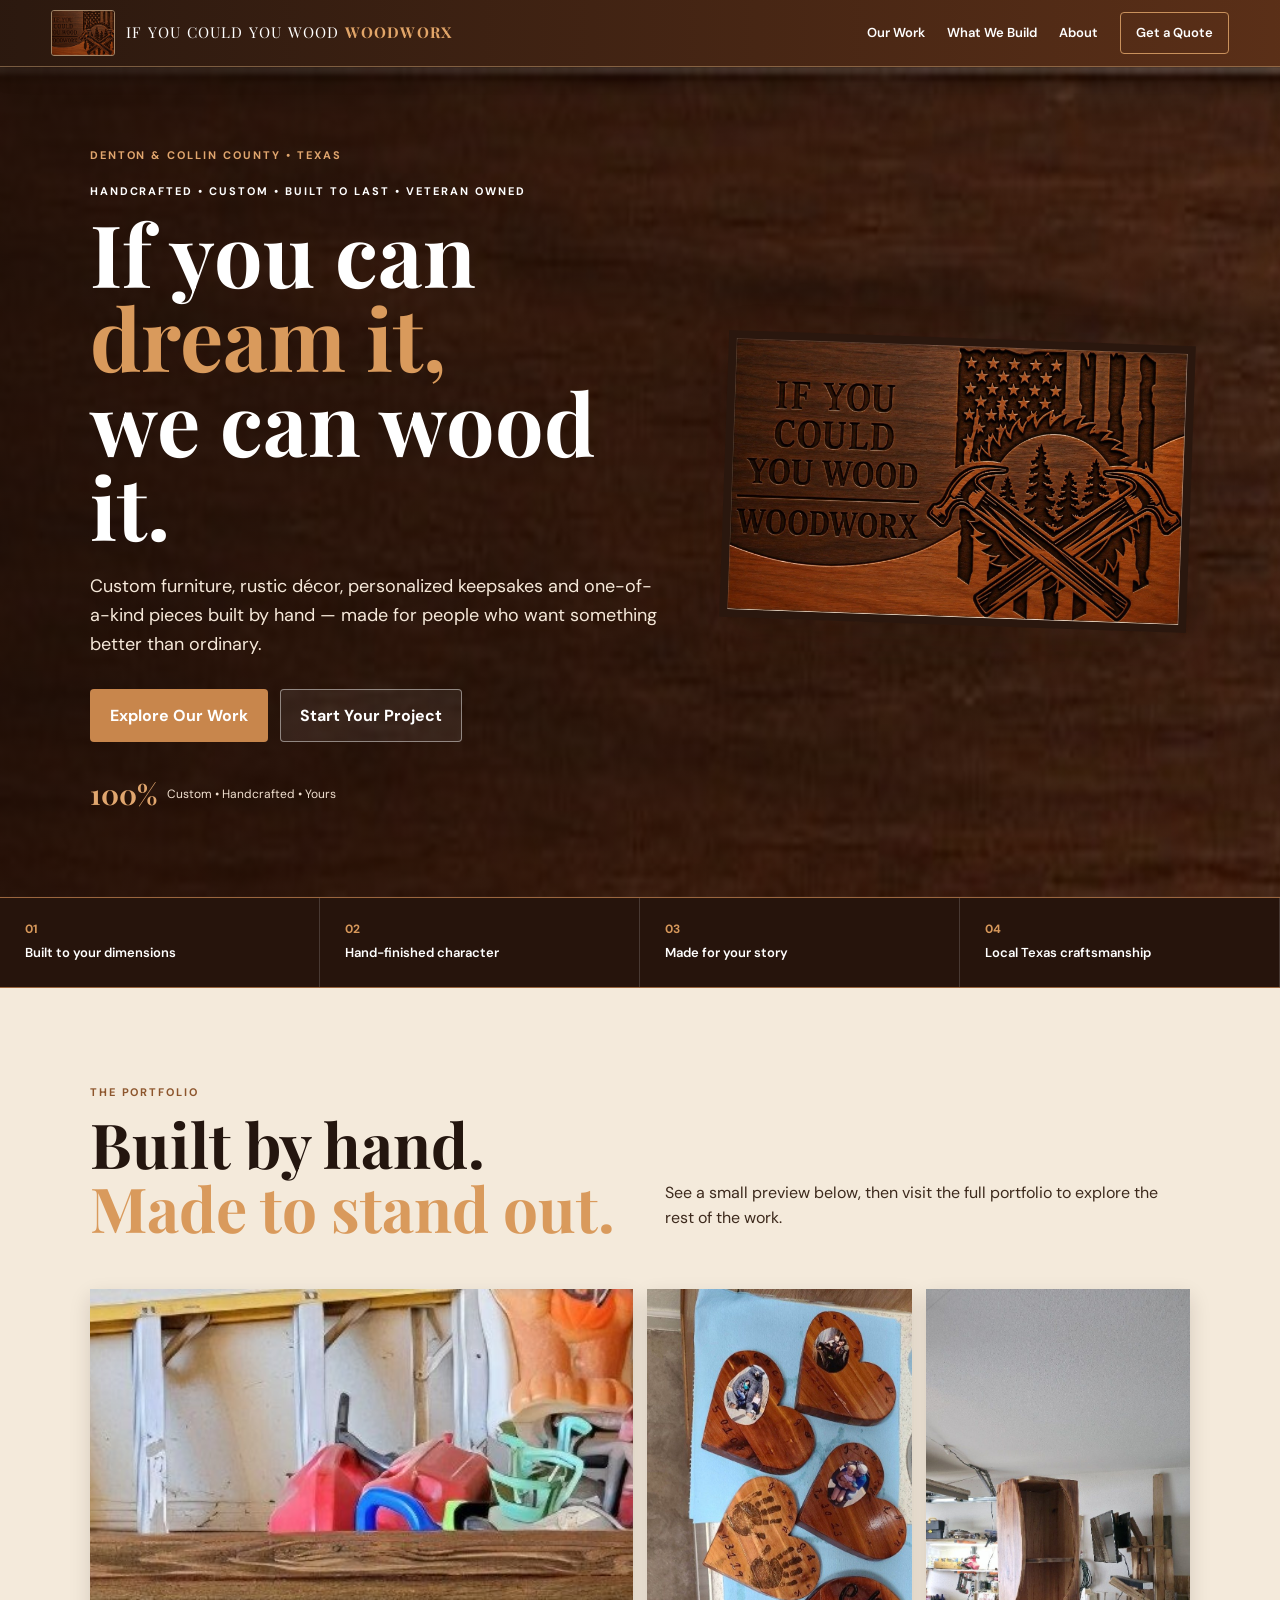
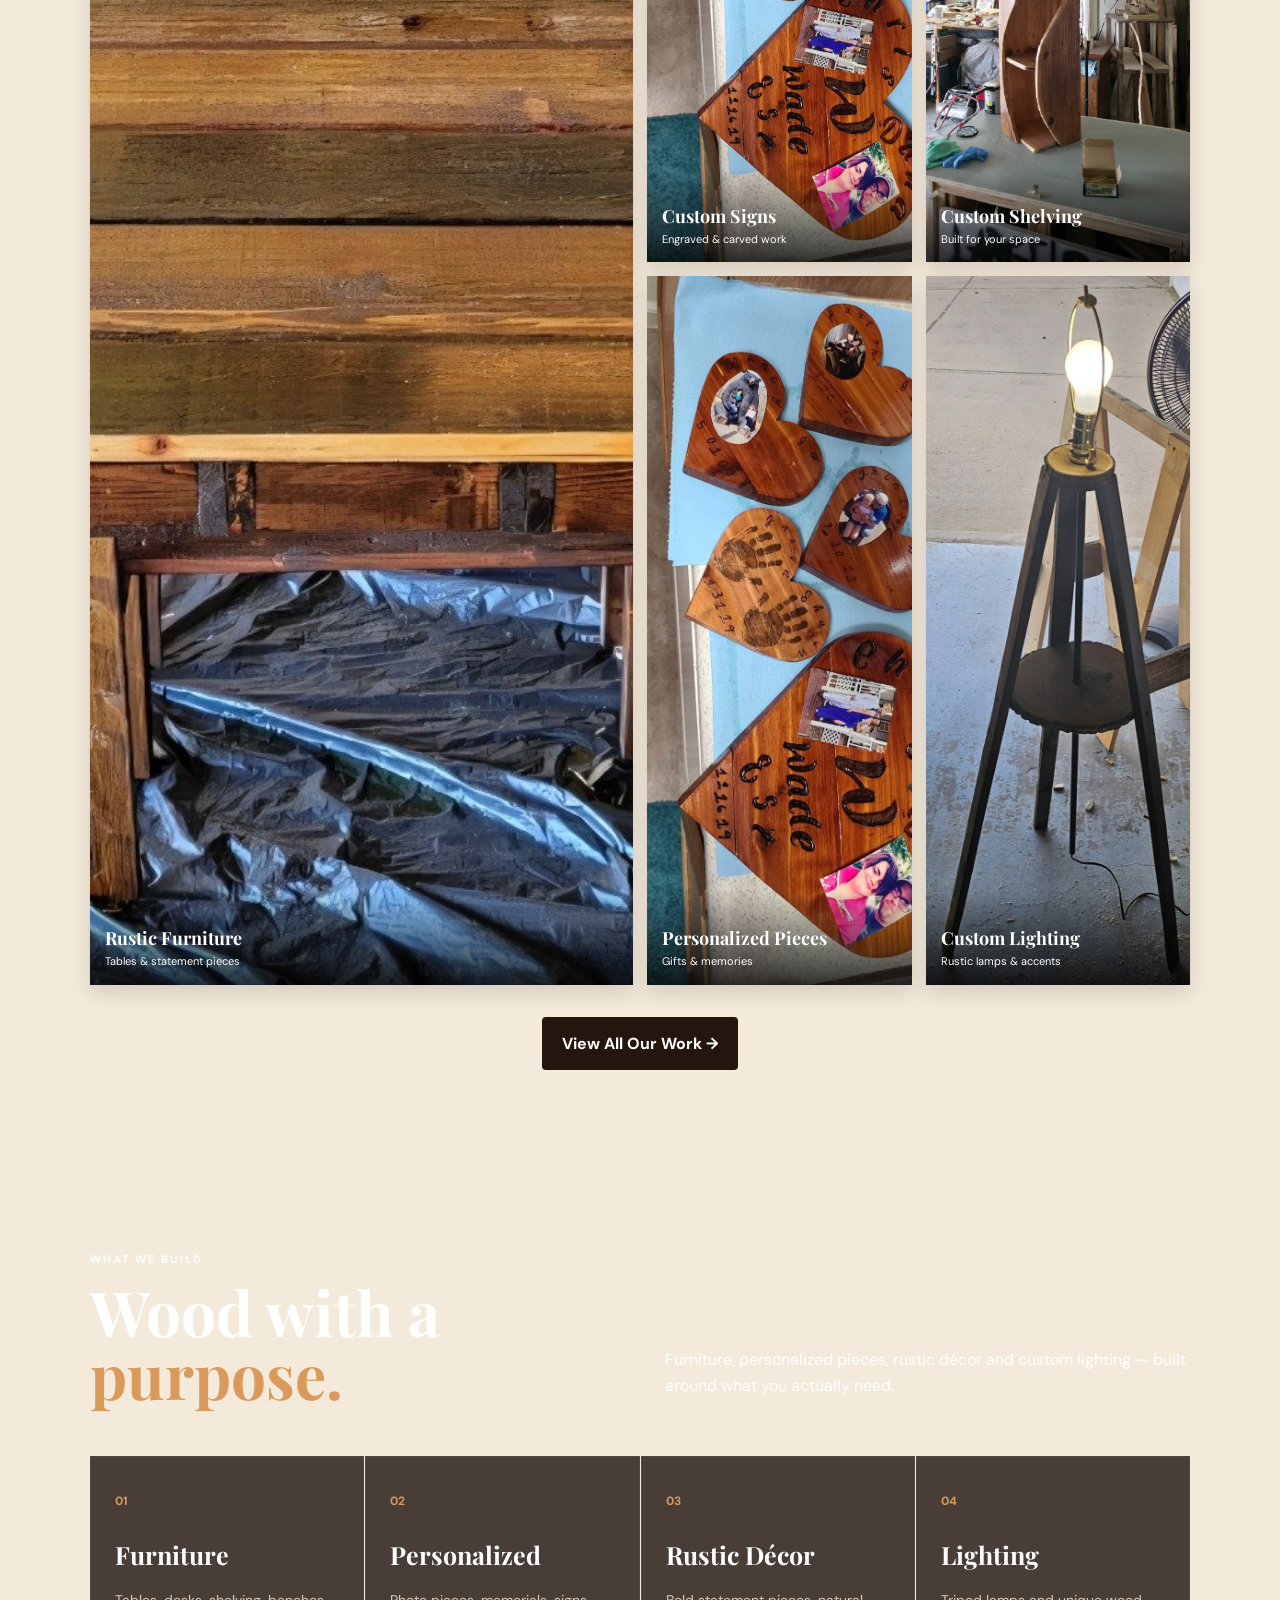
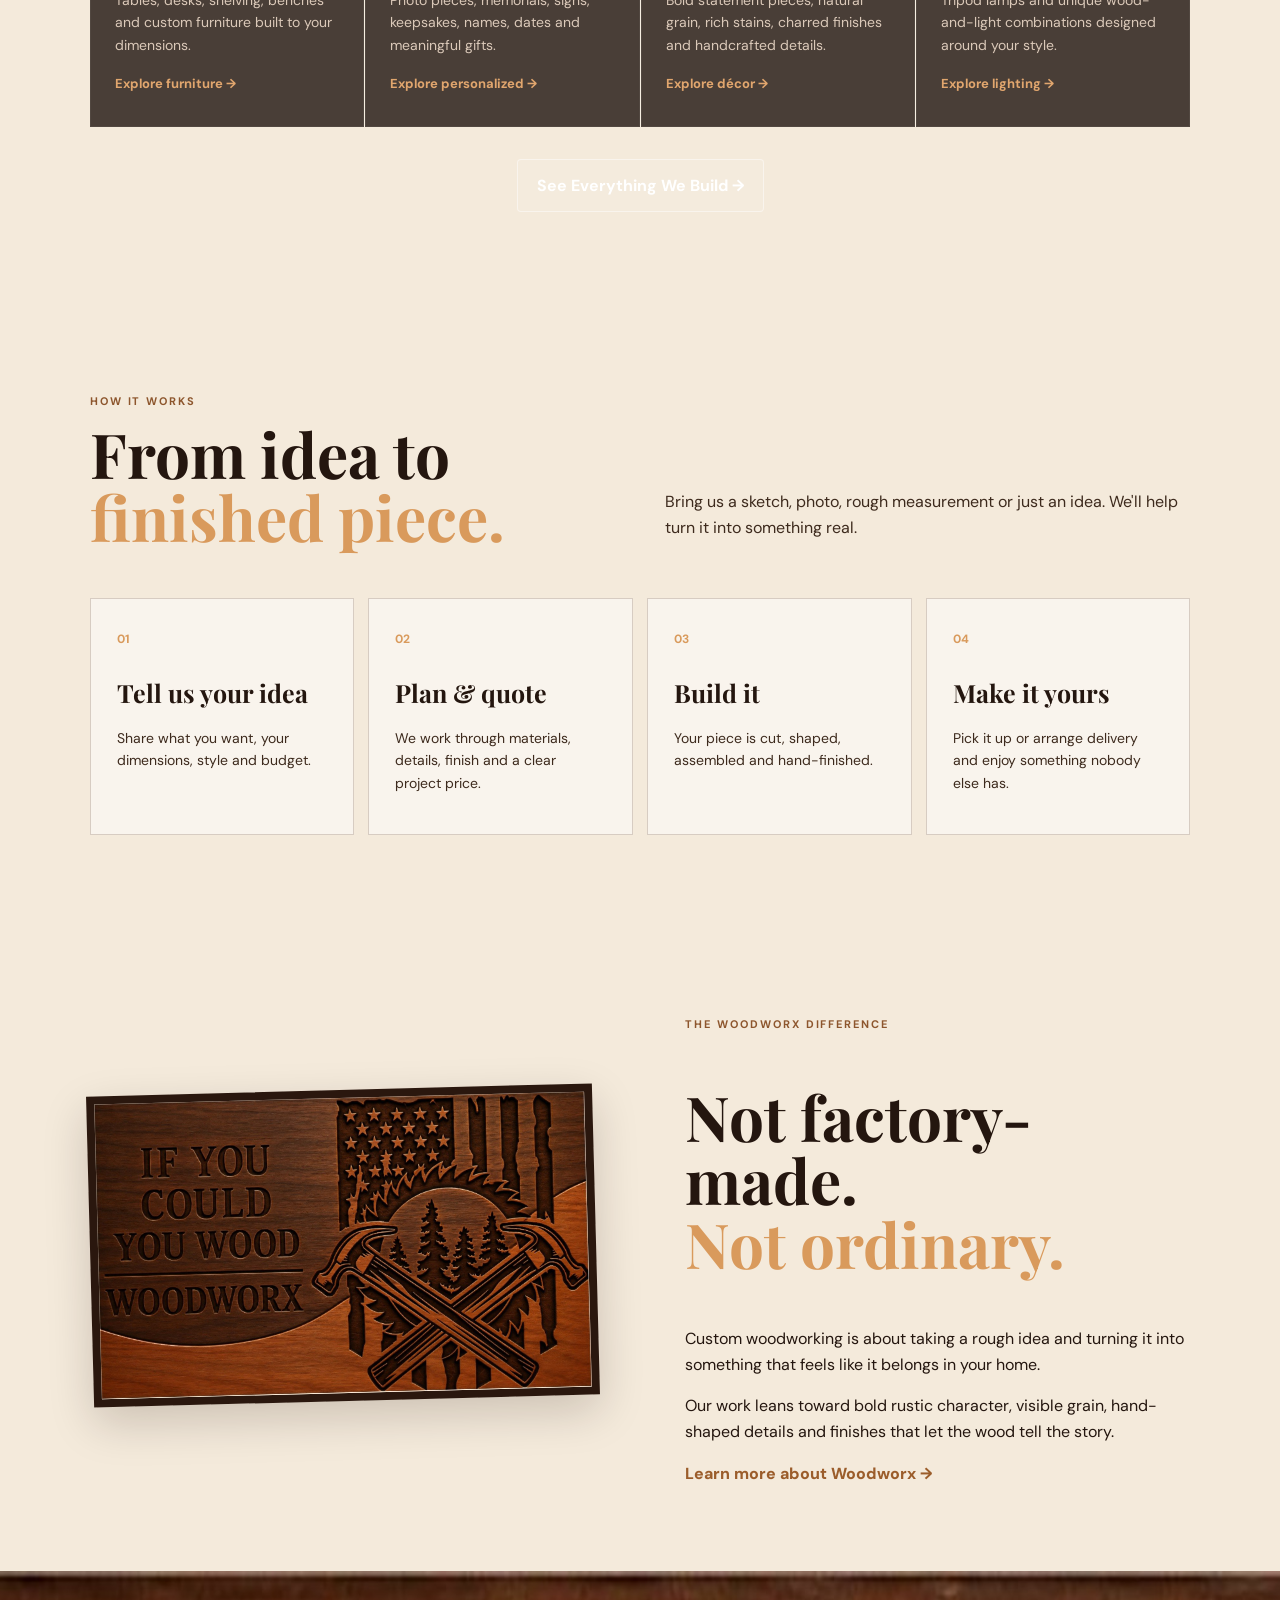
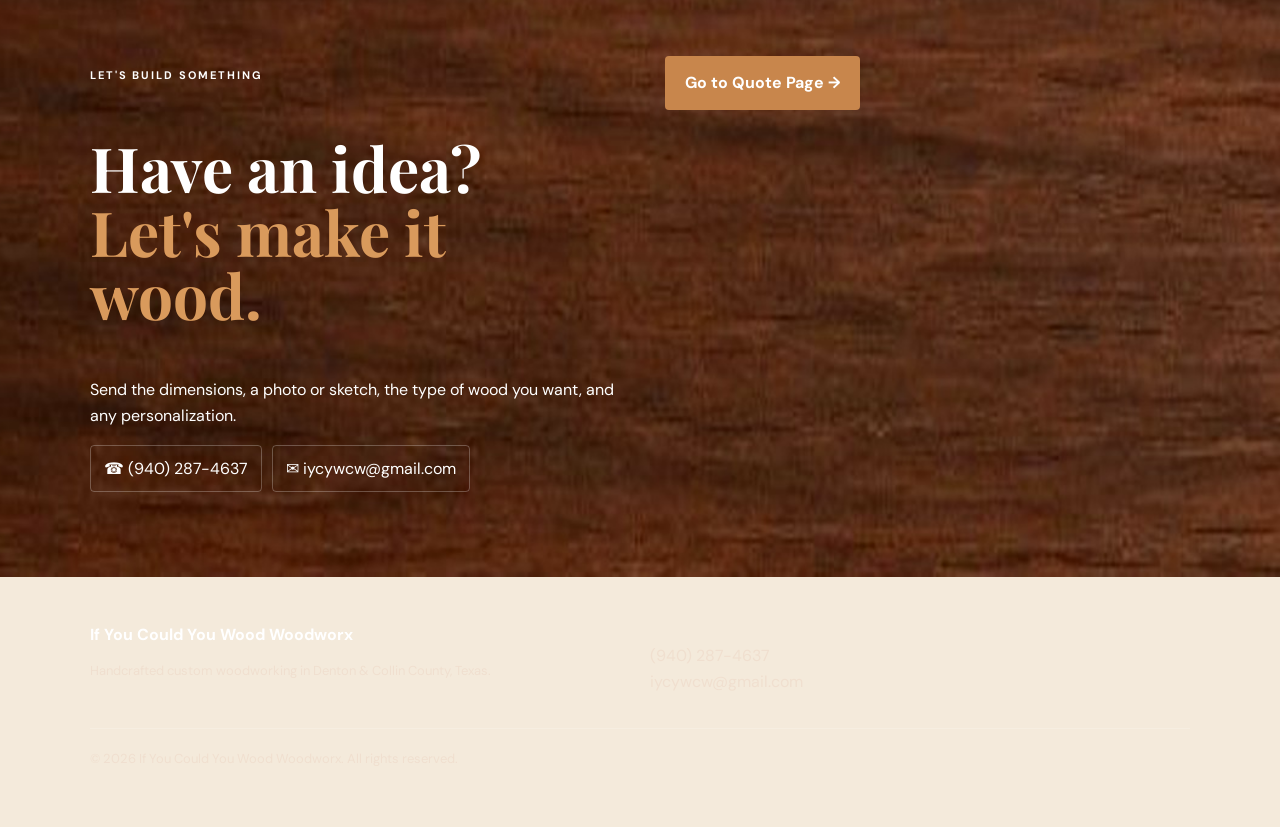
==== commit 4009cc80: "Update Woodworx website design" ====
--- a/index.html
+++ b/index.html
@@ -1,11 +1,11 @@
 <!doctype html><html lang="en"><head><meta charset="utf-8"><meta name="viewport" content="width=device-width,initial-scale=1"><meta name="description" content="If You Could You Wood Woodworx — handcrafted custom woodworking in Denton & Collin County, Texas."><title>If You Could You Wood Woodworx | Custom Woodworking</title><link rel="stylesheet" href="style.css"></head><body>
 <header class="site-header"><a class="brand" href="index.html"><img src="images/photo-27.jpg" class="brand-logo" alt="If You Could You Wood Woodworx logo"><span class="brand-name">IF YOU COULD YOU WOOD <b>WOODWORX</b></span></a><button class="menu" aria-label="Open menu">☰</button><nav><a href="work.html">Our Work</a><a href="services.html">What We Build</a><a href="about.html">About</a><a class="nav-cta" href="quote.html">Get a Quote</a></nav></header>
 <main>
-<section class="hero"><div class="hero-copy"><div class="hero-kicker">DENTON &amp; COLLIN COUNTY • TEXAS</div><p class="eyebrow">HANDCRAFTED • CUSTOM • BUILT TO LAST • VETERAN OWNES</p><h1>If you can <span>dream it,</span><br>we can make it.</h1><p class="lead">Custom furniture, rustic décor, personalized keepsakes and one-of-a-kind pieces built by hand — made for people who want something better than ordinary.</p><div class="hero-buttons"><a class="button primary" href="work.html">Explore Our Work</a><a class="button glass" href="quote.html">Start Your Project</a></div><div class="hero-stamp"><strong>100%</strong><span>Custom • Handcrafted • Yours</span></div></div><div class="hero-brand-board"><img src="images/photo-27.jpg" alt="Handcrafted Woodworx sign"></div></section>
+<section class="hero"><div class="hero-copy"><div class="hero-kicker">DENTON &amp; COLLIN COUNTY • TEXAS</div><p class="eyebrow">HANDCRAFTED • CUSTOM • BUILT TO LAST • VETERAN OWNED</p><h1>If you can <span>dream it,</span><br>we can wood it.</h1><p class="lead">Custom furniture, rustic décor, personalized keepsakes and one-of-a-kind pieces built by hand — made for people who want something better than ordinary.</p><div class="hero-buttons"><a class="button primary" href="work.html">Explore Our Work</a><a class="button glass" href="quote.html">Start Your Project</a></div><div class="hero-stamp"><strong>100%</strong><span>Custom • Handcrafted • Yours</span></div></div><div class="hero-brand-board"><img src="images/photo-27.jpg" alt="Handcrafted Woodworx sign"></div></section>
 <section class="wood-strip"><div><strong>01</strong><span>Built to your dimensions</span></div><div><strong>02</strong><span>Hand-finished character</span></div><div><strong>03</strong><span>Made for your story</span></div><div><strong>04</strong><span>Local Texas craftsmanship</span></div></section>
-<section class="section wood-light"><div class="section-head"><div><p class="eyebrow">THE PORTFOLIO</p><h2>Built by hand.<br><span>Made to stand out.</span></h2></div><p>See a small preview below, then visit the full portfolio to explore the rest of our work.</p></div><div class="gallery"><figure class="feature"><img src="images/photo-31.jpg" alt="Rustic furniture"><figcaption><b>Rustic Furniture</b><small>Tables &amp; statement pieces</small></figcaption></figure><figure><img src="images/photo-35.jpg" alt="Custom sign"><figcaption><b>Custom Signs</b><small>Engraved &amp; carved work</small></figcaption></figure><figure><img src="images/photo-07.jpg" alt="Custom shelving"><figcaption><b>Custom Shelving</b><small>Built for your space</small></figcaption></figure><figure><img src="images/photo-37.jpg" alt="Personalized wood keepsake"><figcaption><b>Personalized Pieces</b><small>Gifts &amp; memories</small></figcaption></figure><figure><img src="images/photo-38.jpg" alt="Custom lamp"><figcaption><b>Custom Lighting</b><small>Rustic lamps &amp; accents</small></figcaption></figure></div><div class="portfolio-more"><a class="button secondary" href="work.html">View All Our Work →</a></div></section>
-<section class="section wood-dark"><div class="section-head light"><div><p class="eyebrow">WHAT WE BUILD</p><h2>Wood with a<br><span>purpose.</span></h2></div><p>Furniture, personalized pieces, rustic décor and custom lighting — built around what you actually need.</p></div><div class="cards"><article><span>01</span><h3>Furniture</h3><p>Tables, desks, shelving, benches and custom furniture built to your dimensions.</p><a href="services.html#furniture">Explore furniture →</a></article><article><span>02</span><h3>Personalized</h3><p>Photo pieces, memorials, signs, keepsakes, names, dates and meaningful gifts.</p><a href="services.html#personalized">Explore personalized →</a></article><article><span>03</span><h3>Rustic Décor</h3><p>Bold statement pieces, natural grain, rich stains, charred finishes and handcrafted details.</p><a href="services.html#decor">Explore décor →</a></article><article><span>04</span><h3>Lighting</h3><p>lamps and unique wood-and-light combinations designed around your style.</p><a href="services.html#lighting">Explore lighting →</a></article></div><div class="portfolio-more"><a class="button glass" href="services.html">See Everything We Build →</a></div></section>
-<section class="section wood-reclaimed"><div class="section-head"><div><p class="eyebrow">HOW IT WORKS</p><h2>From idea to<br><span>finished piece.</span></h2></div><p>Bring us a sketch, photo, rough measurement or just an idea. We'll help turn it into something real.</p></div><div class="steps"><div><strong>01</strong><h3>Tell us your idea</h3><p>Share what you want, your dimensions, style and budget.</p></div><div><strong>02</strong><h3>Plan &amp; quote</h3><p>We work through materials, details, finish and a clear project price.</p></div><div><strong>03</strong><h3>Build it</h3><p>Your piece is cut, shaped, assembled and finished by hand.</p></div><div><strong>04</strong><h3>Make it yours</h3><p>Pick it up or arrange delivery and enjoy something nobody else has.</p></div></div></section>
+<section class="section wood-light"><div class="section-head"><div><p class="eyebrow">THE PORTFOLIO</p><h2>Built by hand.<br><span>Made to stand out.</span></h2></div><p>See a small preview below, then visit the full portfolio to explore the rest of the work.</p></div><div class="gallery"><figure class="feature"><img src="images/photo-31.jpg" alt="Rustic furniture"><figcaption><b>Rustic Furniture</b><small>Tables &amp; statement pieces</small></figcaption></figure><figure><img src="images/photo-35.jpg" alt="Custom sign"><figcaption><b>Custom Signs</b><small>Engraved &amp; carved work</small></figcaption></figure><figure><img src="images/photo-08.jpg" alt="Custom shelving"><figcaption><b>Custom Shelving</b><small>Built for your space</small></figcaption></figure><figure><img src="images/photo-35.jpg" alt="Personalized wood keepsake"><figcaption><b>Personalized Pieces</b><small>Gifts &amp; memories</small></figcaption></figure><figure><img src="images/photo-38.jpg" alt="Custom tripod lamp"><figcaption><b>Custom Lighting</b><small>Rustic lamps &amp; accents</small></figcaption></figure></div><div class="portfolio-more"><a class="button secondary" href="work.html">View All Our Work →</a></div></section>
+<section class="section wood-dark"><div class="section-head light"><div><p class="eyebrow">WHAT WE BUILD</p><h2>Wood with a<br><span>purpose.</span></h2></div><p>Furniture, personalized pieces, rustic décor and custom lighting — built around what you actually need.</p></div><div class="cards"><article><span>01</span><h3>Furniture</h3><p>Tables, desks, shelving, benches and custom furniture built to your dimensions.</p><a href="services.html#furniture">Explore furniture →</a></article><article><span>02</span><h3>Personalized</h3><p>Photo pieces, memorials, signs, keepsakes, names, dates and meaningful gifts.</p><a href="services.html#personalized">Explore personalized →</a></article><article><span>03</span><h3>Rustic Décor</h3><p>Bold statement pieces, natural grain, rich stains, charred finishes and handcrafted details.</p><a href="services.html#decor">Explore décor →</a></article><article><span>04</span><h3>Lighting</h3><p>Tripod lamps and unique wood-and-light combinations designed around your style.</p><a href="services.html#lighting">Explore lighting →</a></article></div><div class="portfolio-more"><a class="button glass" href="services.html">See Everything We Build →</a></div></section>
+<section class="section wood-reclaimed"><div class="section-head"><div><p class="eyebrow">HOW IT WORKS</p><h2>From idea to<br><span>finished piece.</span></h2></div><p>Bring us a sketch, photo, rough measurement or just an idea. We'll help turn it into something real.</p></div><div class="steps"><div><strong>01</strong><h3>Tell us your idea</h3><p>Share what you want, your dimensions, style and budget.</p></div><div><strong>02</strong><h3>Plan &amp; quote</h3><p>We work through materials, details, finish and a clear project price.</p></div><div><strong>03</strong><h3>Build it</h3><p>Your piece is cut, shaped, assembled and hand-finished.</p></div><div><strong>04</strong><h3>Make it yours</h3><p>Pick it up or arrange delivery and enjoy something nobody else has.</p></div></div></section>
 <section class="split section wood-light"><div class="about-photo"><img src="images/photo-27.jpg" alt="Woodworx handcrafted sign"></div><div class="about-copy"><p class="eyebrow">THE WOODWORX DIFFERENCE</p><h2>Not factory-made.<br><span>Not ordinary.</span></h2><p>Custom woodworking is about taking a rough idea and turning it into something that feels like it belongs in your home.</p><p>Our work leans toward bold rustic character, visible grain, hand-shaped details and finishes that let the wood tell the story.</p><a class="text-link" href="about.html">Learn more about Woodworx →</a></div></section>
 <section class="quote section wood-home" style="background:url('images/logo-wood-texture.jpg') center/cover"><div class="quote-panel"><p class="eyebrow">LET'S BUILD SOMETHING</p><h2>Have an idea?<br><span>Let's make it wood.</span></h2><p>Send the dimensions, a photo or sketch, the type of wood you want, and any personalization.</p><div class="contact-chips"><a href="tel:+19402874637">☎ (940) 287-4637</a><a href="mailto:iycywcw@gmail.com">✉ iycywcw@gmail.com</a></div></div><div><a class="button primary" href="quote.html">Go to Quote Page →</a></div></section>
 </main><footer class="footer wood-dark"><div><strong>If You Could You Wood <b>Woodworx</b></strong><p>Handcrafted custom woodworking in Denton &amp; Collin County, Texas.</p></div><div><a href="tel:+19402874637">(940) 287-4637</a><br><a href="mailto:iycywcw@gmail.com">iycywcw@gmail.com</a></div><p class="copyright">© <span id="year"></span> If You Could You Wood Woodworx. All rights reserved.</p></footer><script src="script.js"></script></body></html>
--- a/style.css
+++ b/style.css
@@ -1,3 +1,21 @@
 @import url('https://fonts.googleapis.com/css2?family=DM+Sans:wght@400;500;600;700&family=Playfair+Display:wght@500;600;700;800&display=swap');
 :root{--ink:#24160f;--cream:#f4eadb;--tan:#d7b58e;--gold:#c88749;--dark:#1b100b;--line:rgba(255,255,255,.16);--shadow:0 16px 45px rgba(25,12,5,.18)}
 *{box-sizing:border-box}html{scroll-behavior:smooth}body{margin:0;color:var(--ink);background:var(--cream);font-family:'DM Sans',sans-serif;line-height:1.6}a{color:inherit;text-decoration:none}img{max-width:100%;display:block}button,input,textarea{font:inherit}.site-header{position:sticky;top:0;z-index:50;display:flex;align-items:center;justify-content:space-between;gap:24px;padding:10px 4vw;background:linear-gradient(90deg,rgba(39,20,10,.98),rgba(87,43,19,.98));border-bottom:1px solid rgba(216,173,124,.45);box-shadow:0 6px 22px rgba(0,0,0,.2)}.brand{display:flex;align-items:center;gap:11px;color:#fff;min-width:0}.brand-logo{width:64px;height:46px;object-fit:cover;border:1px solid rgba(255,220,175,.55);border-radius:3px}.brand-name{font-family:'Playfair Display',serif;font-size:15px;line-height:1.05;letter-spacing:.08em;white-space:nowrap}.brand-name b{color:#e2a568}nav{display:flex;align-items:center;gap:22px;color:#fff;font-weight:600;font-size:13px}nav a:hover{color:#e4ad76}.nav-cta{border:1px solid #c9915c;border-radius:4px;padding:10px 15px}.menu{display:none;background:none;border:0;color:#fff;font-size:26px}.hero{min-height:650px;position:relative;display:grid;grid-template-columns:1.1fr .9fr;align-items:center;gap:5vw;padding:80px 7vw;background:url('images/logo-wood-texture.jpg') center/cover}.hero:after{content:'';position:absolute;inset:0;background:linear-gradient(90deg,rgba(27,13,7,.8),rgba(27,13,7,.42));pointer-events:none}.hero>*{position:relative;z-index:1}.hero-copy{color:#fff;max-width:680px}.eyebrow,.hero-kicker{font-size:11px;letter-spacing:.18em;font-weight:700;text-transform:uppercase}.hero-kicker{color:#e1a66e;margin-bottom:18px}.hero h1{font-family:'Playfair Display',serif;font-size:clamp(48px,7vw,86px);line-height:.98;margin:0 0 24px}.hero h1 span,h2 span{color:#d99a5c}.lead{font-size:18px;max-width:640px;color:#f6e9da}.hero-buttons{display:flex;gap:12px;flex-wrap:wrap;margin:30px 0}.button{display:inline-block;padding:13px 19px;border-radius:4px;font-weight:700;border:1px solid transparent;cursor:pointer}.button.primary{background:#c8864c;color:#fff}.button.primary:hover{background:#db9c60}.button.glass{border-color:rgba(255,255,255,.45);color:#fff;background:rgba(255,255,255,.07)}.button.secondary{background:var(--ink);color:#fff}.hero-stamp{display:flex;align-items:center;gap:10px}.hero-stamp strong{font-family:'Playfair Display';font-size:28px;color:#e1a66e}.hero-stamp span{font-size:12px;color:#f0dfcf}.hero-brand-board{justify-self:end;width:min(100%,520px);transform:rotate(2deg);box-shadow:var(--shadow)}.hero-brand-board img{border:8px solid #2a170e}.wood-strip{display:grid;grid-template-columns:repeat(4,1fr);background:#26140c;color:#fff;border-top:1px solid #9b663e;border-bottom:1px solid #9b663e}.wood-strip div{padding:22px 25px;border-right:1px solid var(--line)}.wood-strip strong{display:block;color:#d7985b;font-size:12px}.wood-strip span{font-weight:600;font-size:13px}.section{padding:85px 7vw}.section-head{display:grid;grid-template-columns:1fr 1fr;gap:50px;align-items:end;margin-bottom:42px}.section-head h2,.page-hero h1{font-family:'Playfair Display',serif;font-size:clamp(38px,5vw,62px);line-height:1.02;margin:8px 0}.section-head>p{max-width:540px}.light{color:#fff}.wood-light{background:url('images/light-pine-texture.jpg') center/cover fixed}.wood-dark{color:#fff;background:url('images/charred-wood-texture.jpg') center/cover fixed}.wood-reclaimed{background:url('images/reclaimed-wood-texture.jpg') center/cover fixed}.gallery{display:grid;grid-template-columns:repeat(4,1fr);gap:14px}.gallery figure{margin:0;position:relative;overflow:hidden;min-height:260px;background:#2a190f;box-shadow:0 8px 20px rgba(31,15,6,.14);cursor:pointer}.gallery figure.feature{grid-column:span 2;grid-row:span 2}.gallery img{width:100%;height:100%;object-fit:cover;transition:transform .4s}.gallery figure:hover img{transform:scale(1.04)}.gallery figcaption{position:absolute;left:0;right:0;bottom:0;padding:34px 15px 14px;color:#fff;background:linear-gradient(transparent,rgba(0,0,0,.78))}.gallery figcaption b,.gallery figcaption small{display:block}.gallery figcaption b{font-family:'Playfair Display';font-size:18px}.gallery figcaption small{font-size:11px}.portfolio-more{text-align:center;margin-top:32px}.cards{display:grid;grid-template-columns:repeat(4,1fr);gap:1px;background:rgba(255,255,255,.16)}.cards article{padding:30px 24px;min-height:260px;background:rgba(25,13,8,.78);border:1px solid rgba(255,255,255,.05)}.cards article>span,.steps strong{color:#d99a5c;font-size:12px;font-weight:700}.cards h3,.steps h3{font-family:'Playfair Display';font-size:25px;margin:22px 0 10px}.cards p,.steps p{color:#dbc9b9;font-size:14px}.cards a{color:#e1a66e;font-weight:700;font-size:13px}.steps{display:grid;grid-template-columns:repeat(4,1fr);gap:14px}.steps>div{padding:26px;background:rgba(255,255,255,.5);border:1px solid rgba(80,45,24,.2)}.split{display:grid;grid-template-columns:1fr 1fr;gap:7vw;align-items:center}.about-photo{box-shadow:var(--shadow);transform:rotate(-1.5deg)}.about-photo img{border:8px solid #2a170e}.about-copy h2{font-family:'Playfair Display';font-size:clamp(38px,5vw,62px);line-height:1.02}.about-points{display:grid;grid-template-columns:1fr 1fr;gap:8px;margin:25px 0;font-weight:700;font-size:13px}.text-link{font-weight:800;color:#9b5d2b}.quote{display:grid;grid-template-columns:1fr 1fr;gap:50px;color:#fff}.quote-panel h2{font-family:'Playfair Display';font-size:clamp(40px,5vw,62px);line-height:1.02}.contact-chips{display:flex;flex-wrap:wrap;gap:10px}.contact-chips a{border:1px solid rgba(255,255,255,.25);padding:10px 13px;border-radius:4px}.quote form{background:rgba(30,15,8,.78);padding:26px;border:1px solid rgba(255,255,255,.16)}label{display:block;font-size:12px;font-weight:700;margin-bottom:16px}input,textarea{width:100%;margin-top:7px;padding:12px;border:1px solid #6d4830;background:#26150d;color:#fff;border-radius:3px}textarea{min-height:140px;resize:vertical}form small{display:block;margin-top:12px;color:#d6c3b1}.footer{padding:45px 7vw;display:grid;grid-template-columns:1fr 1fr;gap:20px;align-items:end;color:#fff}.footer p{color:#cdbbab;font-size:13px}.copyright{grid-column:1/-1;border-top:1px solid var(--line);padding-top:20px}.page-hero{padding:95px 7vw;color:#fff;background:url('images/logo-wood-texture.jpg') center/cover;position:relative}.page-hero:after{content:'';position:absolute;inset:0;background:rgba(28,13,7,.62)}.page-hero>*{position:relative;z-index:1}.page-hero p{max-width:700px}.work-gallery{display:grid;grid-template-columns:repeat(4,1fr);gap:15px}.work-card{background:#fff;border:1px solid rgba(61,33,16,.15);box-shadow:0 8px 24px rgba(40,20,7,.12);cursor:pointer}.work-card img{width:100%;height:240px;object-fit:cover}.work-card div{padding:13px}.work-card h3{font-family:'Playfair Display';margin:0 0 3px;font-size:19px}.work-card p{margin:0;font-size:12px;color:#745d4b}.filters{display:flex;gap:8px;flex-wrap:wrap;margin:0 0 28px}.filter{border:1px solid #8d6446;background:transparent;padding:9px 13px;border-radius:3px;cursor:pointer}.filter.active,.filter:hover{background:#2b170d;color:#fff}.service-grid{display:grid;grid-template-columns:repeat(2,1fr);gap:18px}.service-box{padding:35px;background:rgba(255,255,255,.65);border:1px solid rgba(73,42,21,.2)}.service-box h2{font-family:'Playfair Display';margin-top:0}.service-box a{color:#9a5a2b;font-weight:700}.quote-page{max-width:900px;margin:auto}.modal{position:fixed;inset:0;background:rgba(0,0,0,.9);z-index:100;display:none;align-items:center;justify-content:center;padding:25px}.modal.open{display:flex}.modal img{max-height:90vh;max-width:92vw;object-fit:contain}.modal-close{position:absolute;top:15px;right:20px;background:none;border:0;color:#fff;font-size:40px;cursor:pointer}.modal-caption{position:absolute;bottom:18px;left:20px;right:20px;text-align:center;color:#fff;font-weight:700}.back-top{position:fixed;right:16px;bottom:16px;background:#2a170d;color:#fff;padding:10px 13px;border-radius:4px;z-index:40;display:none}.back-top.show{display:block}@media(max-width:850px){.site-header{padding:8px 4vw}.brand-name{font-size:11px}.brand-logo{width:55px;height:40px}nav{display:none;position:absolute;top:100%;left:0;right:0;background:#24130b;flex-direction:column;align-items:stretch;padding:10px 5vw;gap:0}nav.open{display:flex}nav a{padding:13px 0;border-bottom:1px solid var(--line)}.menu{display:block}.hero{grid-template-columns:1fr;padding:70px 7vw}.hero-brand-board{justify-self:center;max-width:430px}.section-head,.split,.quote{grid-template-columns:1fr;gap:20px}.gallery{grid-template-columns:repeat(2,1fr)}.gallery figure.feature{grid-column:span 2}.cards,.steps,.work-gallery{grid-template-columns:repeat(2,1fr)}.wood-strip{grid-template-columns:repeat(2,1fr)}.footer{grid-template-columns:1fr}}@media(max-width:520px){.hero{min-height:auto}.hero h1{font-size:48px}.gallery,.cards,.steps,.work-gallery,.service-grid{grid-template-columns:1fr}.gallery figure.feature{grid-column:span 1;grid-row:span 1}.gallery figure{min-height:250px}.wood-strip{grid-template-columns:1fr}.wood-strip div{border-right:0;border-bottom:1px solid var(--line)}.work-card img{height:280px}.section{padding:65px 5vw}}
+
+/* Visibility and portfolio refinements */
+body{color:#24160f}
+.wood-light,.wood-reclaimed{color:#24160f}
+.wood-light .section-head>p,.wood-reclaimed .section-head>p,.wood-light .steps p,.wood-reclaimed .steps p{color:#3d2a1d}
+.wood-light .eyebrow,.wood-reclaimed .eyebrow{color:#8d562d}
+.wood-light .steps h3,.wood-reclaimed .steps h3{color:#24160f}
+.service-box,.steps>div{color:#24160f}
+.service-box p,.steps p{color:#3d2a1d}
+.footer.wood-dark{background-image:linear-gradient(rgba(25,12,7,.72),rgba(25,12,7,.86)),url('images/charred-wood-texture.jpg');background-position:center;background-size:cover;color:#fff}
+.footer.wood-dark p,.footer.wood-dark a{color:#f0dfcf}
+.page-hero h1,.page-hero p,.page-hero .eyebrow{ text-shadow:0 2px 5px rgba(0,0,0,.45)}
+.work-card{position:relative}
+.work-card img{height:300px}
+.work-card:hover{transform:translateY(-2px);box-shadow:0 12px 28px rgba(40,20,7,.2)}
+.work-card:after{content:'+';position:absolute;right:10px;top:10px;width:32px;height:32px;border-radius:50%;display:grid;place-items:center;background:rgba(27,16,10,.75);color:#fff;font-size:22px;line-height:1;opacity:0;transition:opacity .2s}
+.work-card:hover:after{opacity:1}
+@media(max-width:520px){.work-card img{height:320px}}
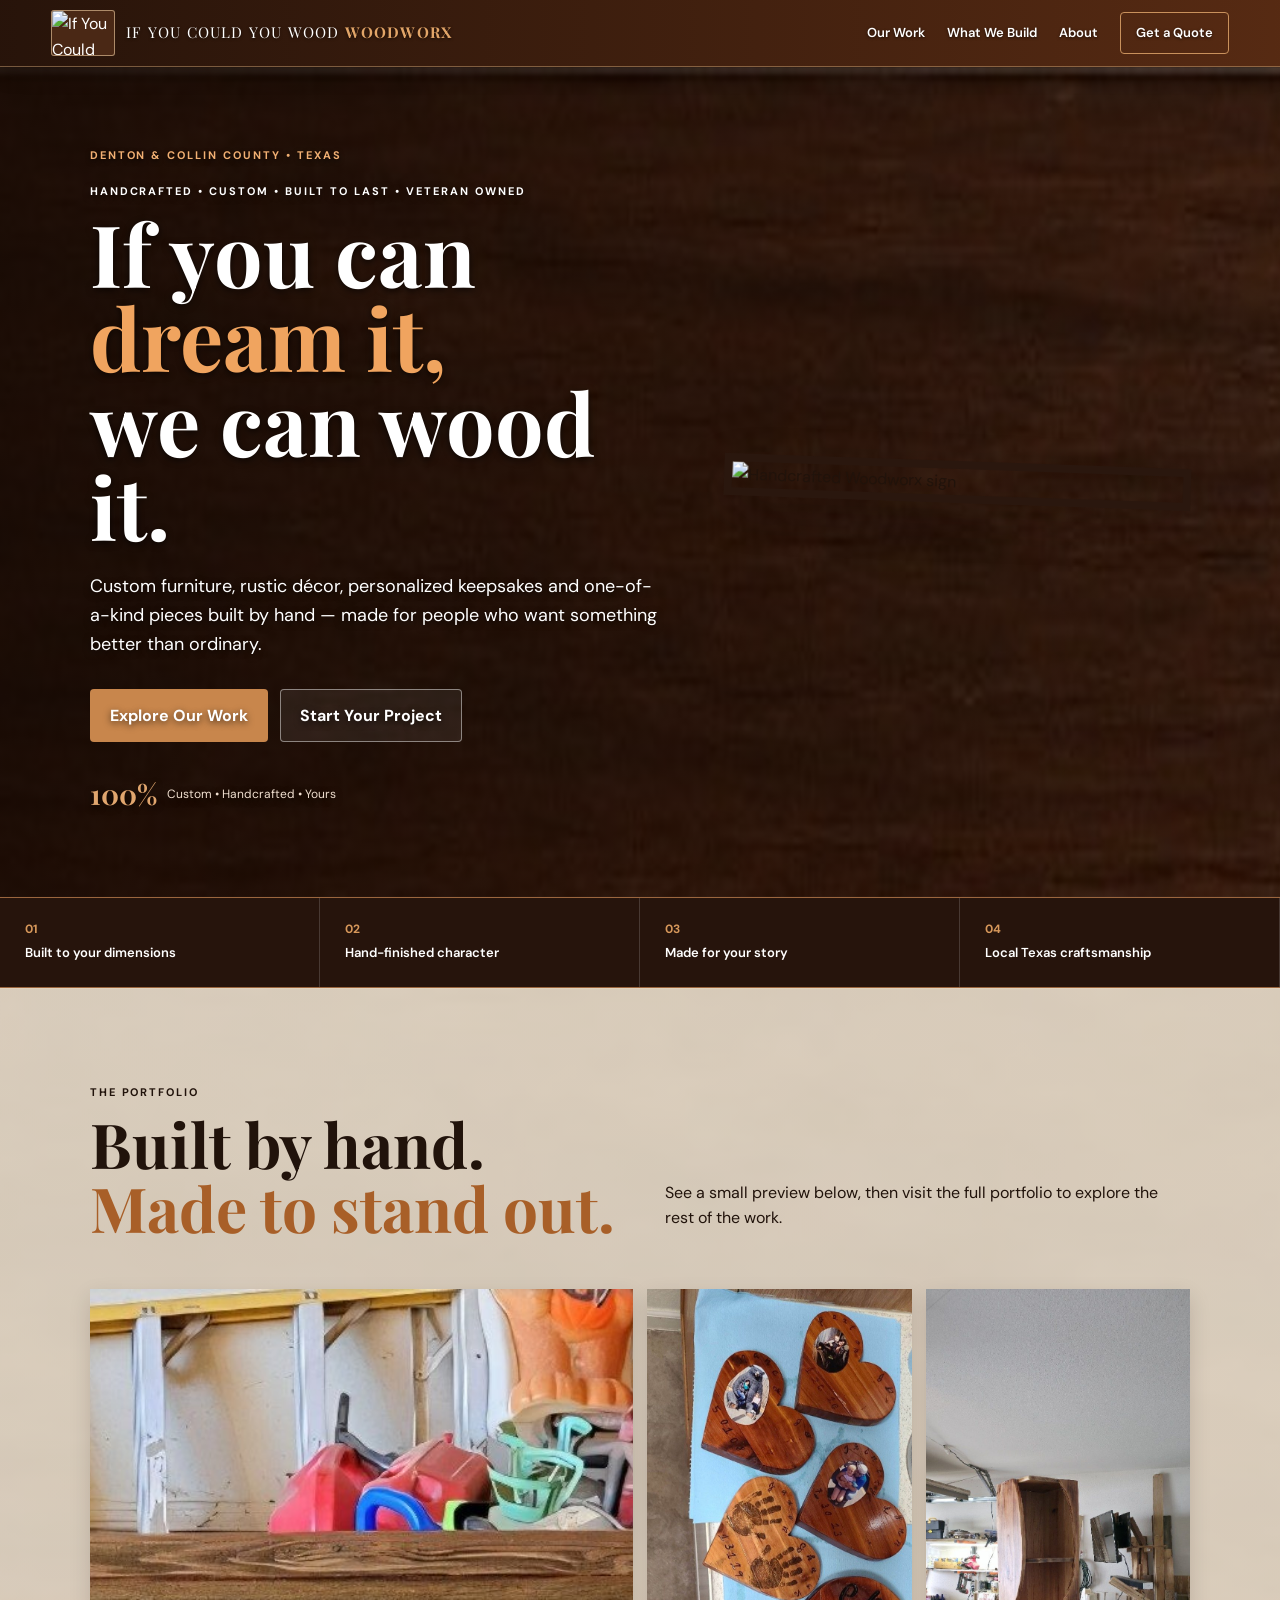
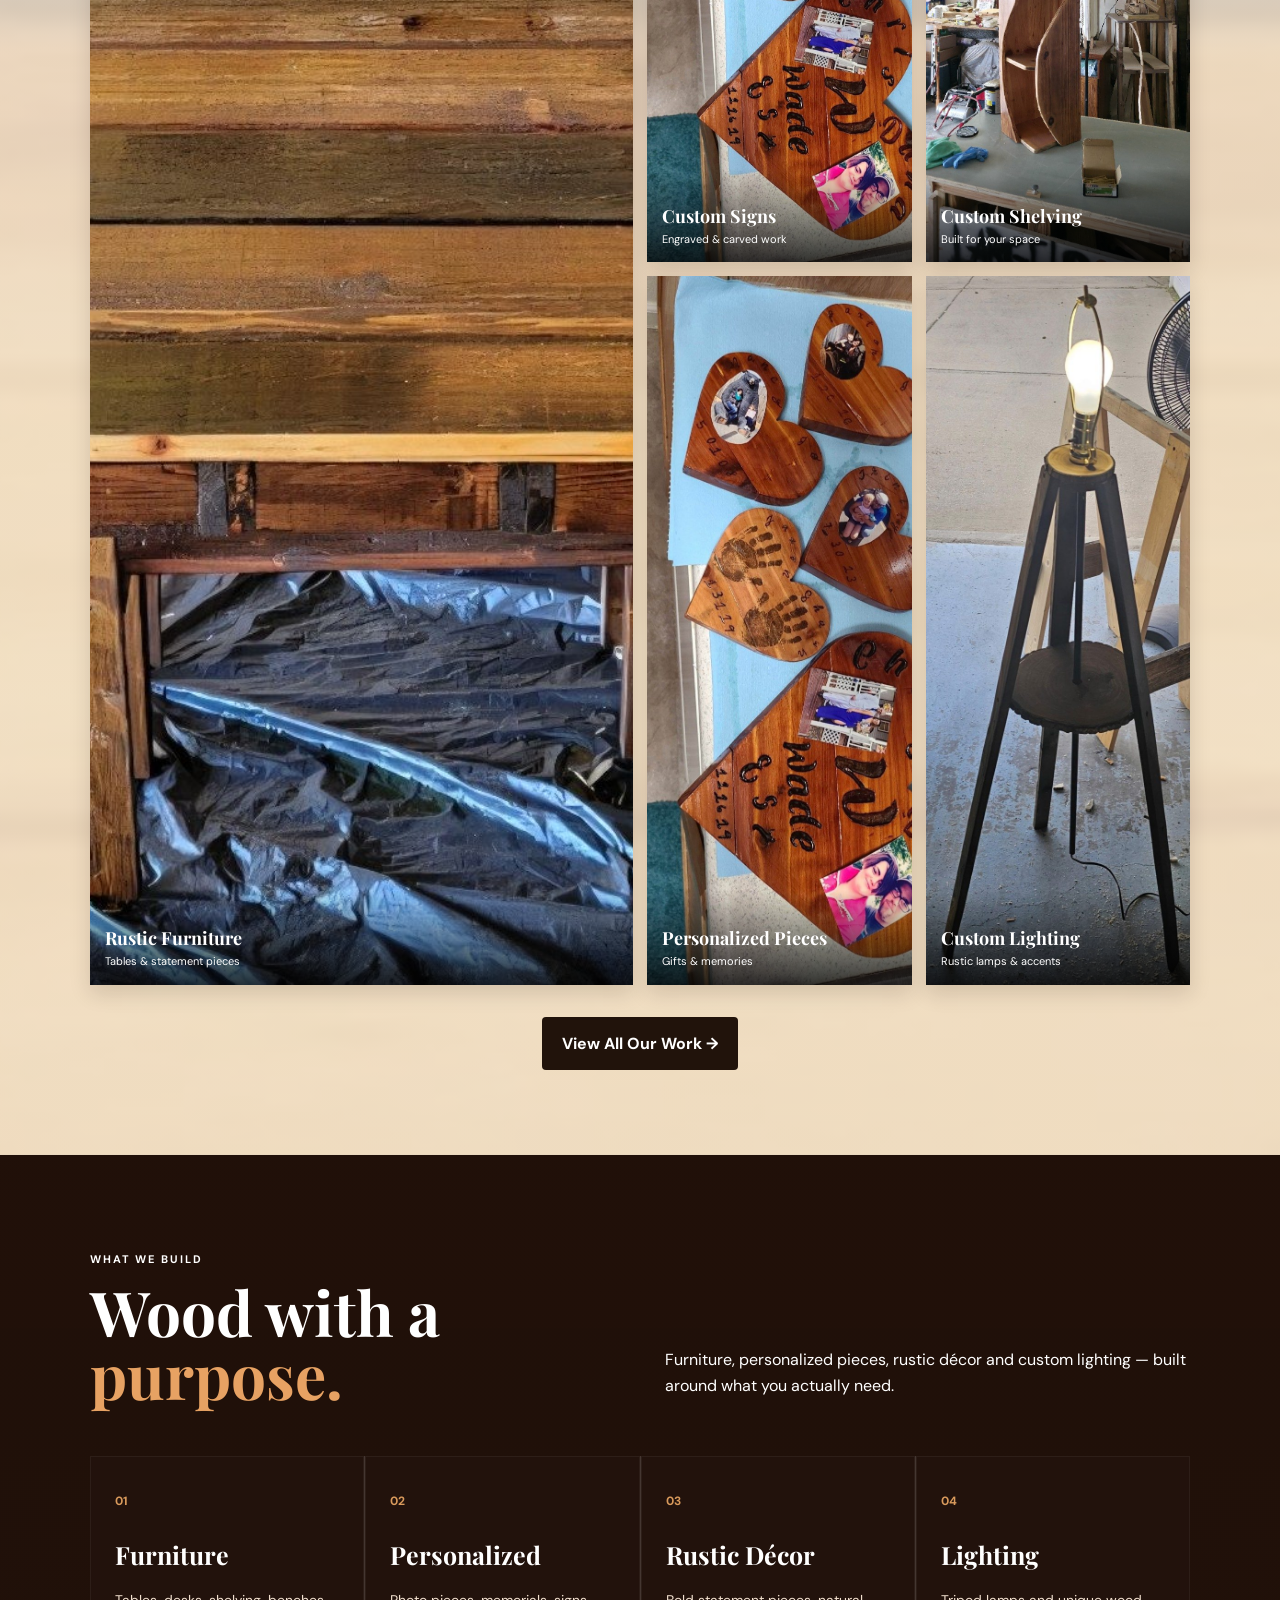
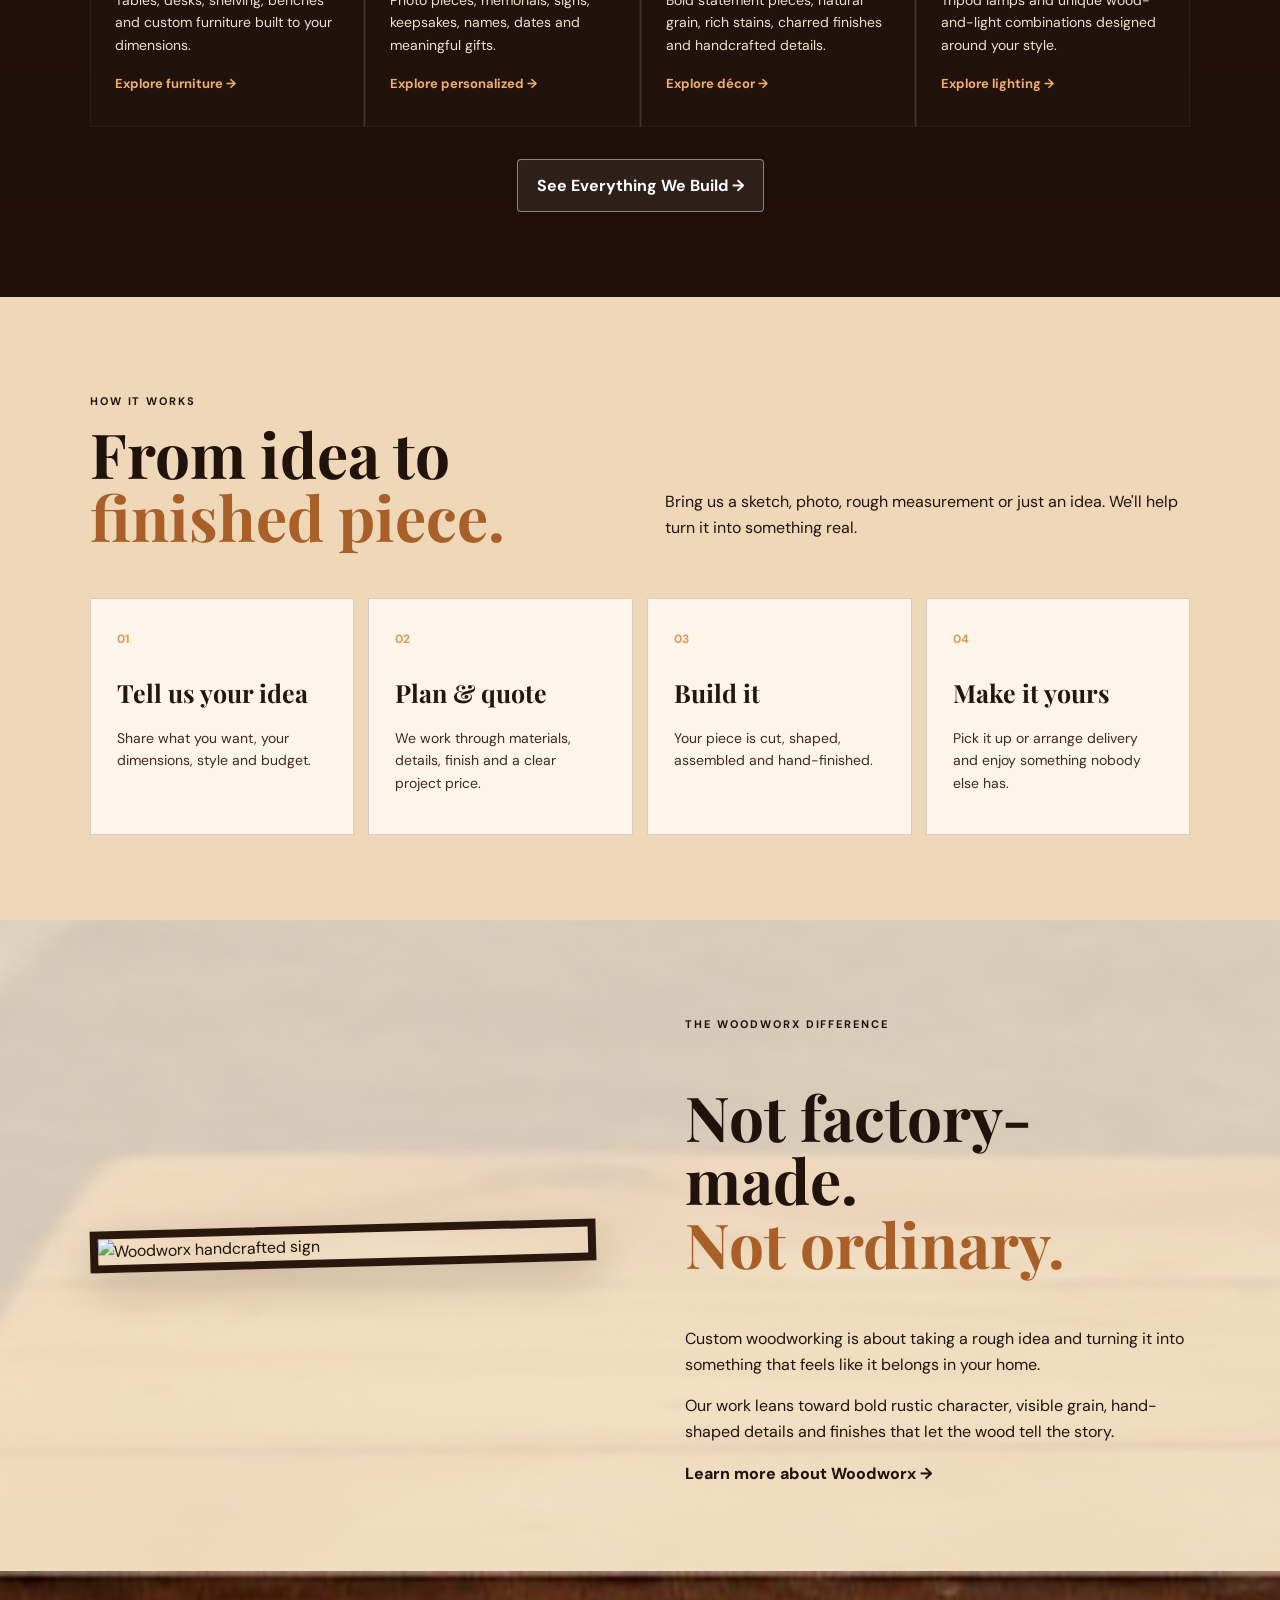
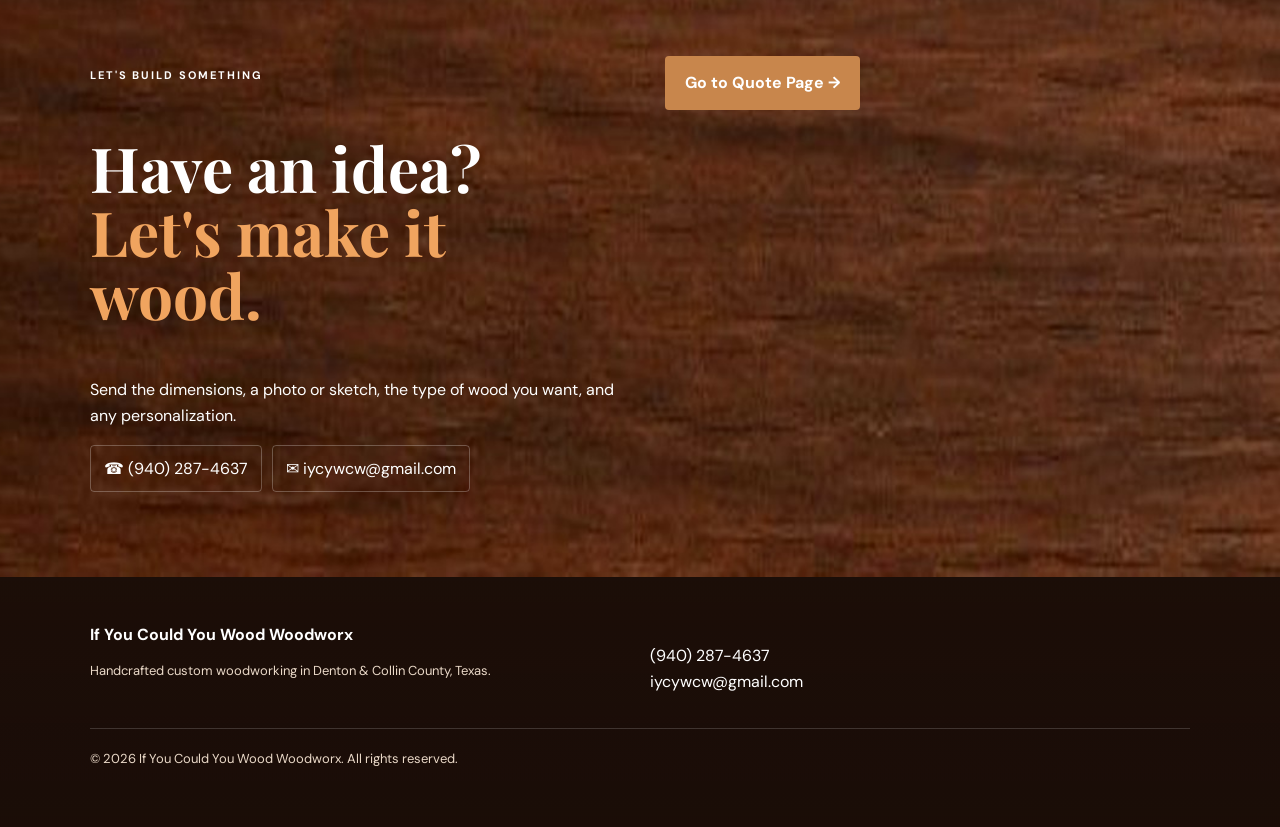
==== commit 6da46913: "Update Woodworx website design" ====
--- a/index.html
+++ b/index.html
@@ -1,11 +1,11 @@
 <!doctype html><html lang="en"><head><meta charset="utf-8"><meta name="viewport" content="width=device-width,initial-scale=1"><meta name="description" content="If You Could You Wood Woodworx — handcrafted custom woodworking in Denton & Collin County, Texas."><title>If You Could You Wood Woodworx | Custom Woodworking</title><link rel="stylesheet" href="style.css"></head><body>
-<header class="site-header"><a class="brand" href="index.html"><img src="images/photo-27.jpg" class="brand-logo" alt="If You Could You Wood Woodworx logo"><span class="brand-name">IF YOU COULD YOU WOOD <b>WOODWORX</b></span></a><button class="menu" aria-label="Open menu">☰</button><nav><a href="work.html">Our Work</a><a href="services.html">What We Build</a><a href="about.html">About</a><a class="nav-cta" href="quote.html">Get a Quote</a></nav></header>
+<header class="site-header"><a class="brand" href="index.html"><img src="images/woodworx-logo.jpg" class="brand-logo" alt="If You Could You Wood Woodworx logo"><span class="brand-name">IF YOU COULD YOU WOOD <b>WOODWORX</b></span></a><button class="menu" aria-label="Open menu">☰</button><nav><a href="work.html">Our Work</a><a href="services.html">What We Build</a><a href="about.html">About</a><a class="nav-cta" href="quote.html">Get a Quote</a></nav></header>
 <main>
-<section class="hero"><div class="hero-copy"><div class="hero-kicker">DENTON &amp; COLLIN COUNTY • TEXAS</div><p class="eyebrow">HANDCRAFTED • CUSTOM • BUILT TO LAST • VETERAN OWNED</p><h1>If you can <span>dream it,</span><br>we can wood it.</h1><p class="lead">Custom furniture, rustic décor, personalized keepsakes and one-of-a-kind pieces built by hand — made for people who want something better than ordinary.</p><div class="hero-buttons"><a class="button primary" href="work.html">Explore Our Work</a><a class="button glass" href="quote.html">Start Your Project</a></div><div class="hero-stamp"><strong>100%</strong><span>Custom • Handcrafted • Yours</span></div></div><div class="hero-brand-board"><img src="images/photo-27.jpg" alt="Handcrafted Woodworx sign"></div></section>
+<section class="hero"><div class="hero-copy"><div class="hero-kicker">DENTON &amp; COLLIN COUNTY • TEXAS</div><p class="eyebrow">HANDCRAFTED • CUSTOM • BUILT TO LAST • VETERAN OWNED</p><h1>If you can <span>dream it,</span><br>we can wood it.</h1><p class="lead">Custom furniture, rustic décor, personalized keepsakes and one-of-a-kind pieces built by hand — made for people who want something better than ordinary.</p><div class="hero-buttons"><a class="button primary" href="work.html">Explore Our Work</a><a class="button glass" href="quote.html">Start Your Project</a></div><div class="hero-stamp"><strong>100%</strong><span>Custom • Handcrafted • Yours</span></div></div><div class="hero-brand-board"><img src="images/woodworx-logo.jpg" alt="Handcrafted Woodworx sign"></div></section>
 <section class="wood-strip"><div><strong>01</strong><span>Built to your dimensions</span></div><div><strong>02</strong><span>Hand-finished character</span></div><div><strong>03</strong><span>Made for your story</span></div><div><strong>04</strong><span>Local Texas craftsmanship</span></div></section>
 <section class="section wood-light"><div class="section-head"><div><p class="eyebrow">THE PORTFOLIO</p><h2>Built by hand.<br><span>Made to stand out.</span></h2></div><p>See a small preview below, then visit the full portfolio to explore the rest of the work.</p></div><div class="gallery"><figure class="feature"><img src="images/photo-31.jpg" alt="Rustic furniture"><figcaption><b>Rustic Furniture</b><small>Tables &amp; statement pieces</small></figcaption></figure><figure><img src="images/photo-35.jpg" alt="Custom sign"><figcaption><b>Custom Signs</b><small>Engraved &amp; carved work</small></figcaption></figure><figure><img src="images/photo-08.jpg" alt="Custom shelving"><figcaption><b>Custom Shelving</b><small>Built for your space</small></figcaption></figure><figure><img src="images/photo-35.jpg" alt="Personalized wood keepsake"><figcaption><b>Personalized Pieces</b><small>Gifts &amp; memories</small></figcaption></figure><figure><img src="images/photo-38.jpg" alt="Custom tripod lamp"><figcaption><b>Custom Lighting</b><small>Rustic lamps &amp; accents</small></figcaption></figure></div><div class="portfolio-more"><a class="button secondary" href="work.html">View All Our Work →</a></div></section>
 <section class="section wood-dark"><div class="section-head light"><div><p class="eyebrow">WHAT WE BUILD</p><h2>Wood with a<br><span>purpose.</span></h2></div><p>Furniture, personalized pieces, rustic décor and custom lighting — built around what you actually need.</p></div><div class="cards"><article><span>01</span><h3>Furniture</h3><p>Tables, desks, shelving, benches and custom furniture built to your dimensions.</p><a href="services.html#furniture">Explore furniture →</a></article><article><span>02</span><h3>Personalized</h3><p>Photo pieces, memorials, signs, keepsakes, names, dates and meaningful gifts.</p><a href="services.html#personalized">Explore personalized →</a></article><article><span>03</span><h3>Rustic Décor</h3><p>Bold statement pieces, natural grain, rich stains, charred finishes and handcrafted details.</p><a href="services.html#decor">Explore décor →</a></article><article><span>04</span><h3>Lighting</h3><p>Tripod lamps and unique wood-and-light combinations designed around your style.</p><a href="services.html#lighting">Explore lighting →</a></article></div><div class="portfolio-more"><a class="button glass" href="services.html">See Everything We Build →</a></div></section>
 <section class="section wood-reclaimed"><div class="section-head"><div><p class="eyebrow">HOW IT WORKS</p><h2>From idea to<br><span>finished piece.</span></h2></div><p>Bring us a sketch, photo, rough measurement or just an idea. We'll help turn it into something real.</p></div><div class="steps"><div><strong>01</strong><h3>Tell us your idea</h3><p>Share what you want, your dimensions, style and budget.</p></div><div><strong>02</strong><h3>Plan &amp; quote</h3><p>We work through materials, details, finish and a clear project price.</p></div><div><strong>03</strong><h3>Build it</h3><p>Your piece is cut, shaped, assembled and hand-finished.</p></div><div><strong>04</strong><h3>Make it yours</h3><p>Pick it up or arrange delivery and enjoy something nobody else has.</p></div></div></section>
-<section class="split section wood-light"><div class="about-photo"><img src="images/photo-27.jpg" alt="Woodworx handcrafted sign"></div><div class="about-copy"><p class="eyebrow">THE WOODWORX DIFFERENCE</p><h2>Not factory-made.<br><span>Not ordinary.</span></h2><p>Custom woodworking is about taking a rough idea and turning it into something that feels like it belongs in your home.</p><p>Our work leans toward bold rustic character, visible grain, hand-shaped details and finishes that let the wood tell the story.</p><a class="text-link" href="about.html">Learn more about Woodworx →</a></div></section>
+<section class="split section wood-light"><div class="about-photo"><img src="images/woodworx-logo.jpg" alt="Woodworx handcrafted sign"></div><div class="about-copy"><p class="eyebrow">THE WOODWORX DIFFERENCE</p><h2>Not factory-made.<br><span>Not ordinary.</span></h2><p>Custom woodworking is about taking a rough idea and turning it into something that feels like it belongs in your home.</p><p>Our work leans toward bold rustic character, visible grain, hand-shaped details and finishes that let the wood tell the story.</p><a class="text-link" href="about.html">Learn more about Woodworx →</a></div></section>
 <section class="quote section wood-home" style="background:url('images/logo-wood-texture.jpg') center/cover"><div class="quote-panel"><p class="eyebrow">LET'S BUILD SOMETHING</p><h2>Have an idea?<br><span>Let's make it wood.</span></h2><p>Send the dimensions, a photo or sketch, the type of wood you want, and any personalization.</p><div class="contact-chips"><a href="tel:+19402874637">☎ (940) 287-4637</a><a href="mailto:iycywcw@gmail.com">✉ iycywcw@gmail.com</a></div></div><div><a class="button primary" href="quote.html">Go to Quote Page →</a></div></section>
 </main><footer class="footer wood-dark"><div><strong>If You Could You Wood <b>Woodworx</b></strong><p>Handcrafted custom woodworking in Denton &amp; Collin County, Texas.</p></div><div><a href="tel:+19402874637">(940) 287-4637</a><br><a href="mailto:iycywcw@gmail.com">iycywcw@gmail.com</a></div><p class="copyright">© <span id="year"></span> If You Could You Wood Woodworx. All rights reserved.</p></footer><script src="script.js"></script></body></html>
--- a/style.css
+++ b/style.css
@@ -19,3 +19,48 @@
 .work-card:after{content:'+';position:absolute;right:10px;top:10px;width:32px;height:32px;border-radius:50%;display:grid;place-items:center;background:rgba(27,16,10,.75);color:#fff;font-size:22px;line-height:1;opacity:0;transition:opacity .2s}
 .work-card:hover:after{opacity:1}
 @media(max-width:520px){.work-card img{height:320px}}
+
+/* v3 contrast and readability fixes */
+:root{--ink:#21130b;--cream:#f6ead8;--gold:#e0a062}
+body{color:var(--ink);background:var(--cream)}
+/* Make wood sections readable even if a background image is slow/missing. */
+.wood-light{color:#21130b;background-color:#f3dfc4;background-image:linear-gradient(rgba(246,234,216,.84),rgba(246,234,216,.84)),url('images/light-pine-texture.jpg');background-blend-mode:normal;background-attachment:scroll}
+.wood-reclaimed{color:#21130b;background-color:#ead0ad;background-image:linear-gradient(rgba(239,216,185,.88),rgba(239,216,185,.88)),url('images/reclaimed-wood-texture.jpg');background-blend-mode:normal;background-attachment:scroll}
+.wood-dark{color:#fff;background-color:#24130b;background-image:linear-gradient(rgba(31,15,8,.72),rgba(31,15,8,.78)),url('images/charred-wood-texture.jpg');background-blend-mode:normal;background-attachment:scroll}
+.wood-home{color:#fff;background-color:#32170b;background-image:linear-gradient(rgba(39,17,8,.70),rgba(39,17,8,.76)),url('images/logo-wood-texture.jpg');background-blend-mode:normal;background-attachment:scroll}
+/* Explicit text colors prevent inherited white text from disappearing on light sections. */
+.wood-light .section-head,.wood-light .section-head>p,.wood-light h2,.wood-light h3,.wood-light p,.wood-light .eyebrow,.wood-light .text-link{color:#21130b}
+.wood-reclaimed .section-head,.wood-reclaimed .section-head>p,.wood-reclaimed h2,.wood-reclaimed h3,.wood-reclaimed p,.wood-reclaimed .eyebrow{color:#21130b}
+.wood-light .section-head h2 span,.wood-reclaimed .section-head h2 span,.wood-light h2 span,.wood-reclaimed h2 span{color:#a85f28}
+.wood-dark .section-head,.wood-dark .section-head>p,.wood-dark h2,.wood-dark h3,.wood-dark p,.wood-dark .eyebrow{color:#fff}
+.wood-dark .section-head h2 span,.wood-dark h2 span{color:#e7a263}
+.page-hero{background-color:#2a150b;background-image:linear-gradient(rgba(34,15,7,.70),rgba(34,15,7,.78)),url('images/logo-wood-texture.jpg');background-blend-mode:normal}
+.page-hero h1,.page-hero p,.page-hero .eyebrow{color:#fff;text-shadow:0 2px 8px rgba(0,0,0,.75)}
+.page-hero .eyebrow{color:#f0b57a}
+.site-header,.footer{background-color:#211109}
+.site-header .brand-name, .site-header nav a{color:#fff;text-shadow:0 1px 3px rgba(0,0,0,.65)}
+.site-header nav a:hover{color:#f0b57a}
+.brand-logo{background:#4a2815}
+.hero:after{background:linear-gradient(90deg,rgba(20,9,4,.86),rgba(20,9,4,.55))}
+.hero-copy,.hero-copy .lead,.hero-copy .eyebrow{color:#fff;text-shadow:0 2px 7px rgba(0,0,0,.65)}
+.hero-kicker{color:#f2b073;text-shadow:0 2px 5px rgba(0,0,0,.7)}
+.hero h1 span{color:#f0a45f}
+.cards article{background:rgba(30,15,8,.90)}
+.cards article p{color:#f1dfce}
+.cards article a{color:#f0ad70}
+.steps>div{background:rgba(255,249,239,.90)}
+.steps h3,.steps p{color:#21130b}
+.service-box{background:rgba(255,249,239,.94);color:#21130b}
+.service-box h2,.service-box p{color:#21130b}
+.work-card div,.work-card h3,.work-card p{color:#21130b}
+.quote-panel,.quote-panel p,.quote-panel h2{color:#fff}
+.quote-panel h2 span{color:#f0a45f}
+.footer.wood-dark,.footer.wood-dark strong,.footer.wood-dark p,.footer.wood-dark a{color:#fff}
+.footer.wood-dark p{color:#ead9c8}
+/* Keep portfolio cards image-only; titles are used only for the enlarged viewer. */
+.work-card div{display:none}
+.work-card{background:#1e1009;border:1px solid rgba(60,35,18,.25)}
+.work-card img{display:block}
+.work-card:after{content:'+';opacity:1;background:rgba(27,16,10,.68)}
+@media(max-width:850px){.site-header{background-color:#211109}.brand-name{font-size:11px}.brand-logo{width:55px;height:40px}.section-head h2{color:inherit}.wood-dark{background-image:linear-gradient(rgba(31,15,8,.78),rgba(31,15,8,.84)),url('images/charred-wood-texture.jpg')}}
+@media(max-width:520px){.hero h1{font-size:46px}.section-head h2{font-size:43px}.wood-light,.wood-reclaimed{background-image:linear-gradient(rgba(246,234,216,.90),rgba(246,234,216,.90)),url('images/light-pine-texture.jpg')}}
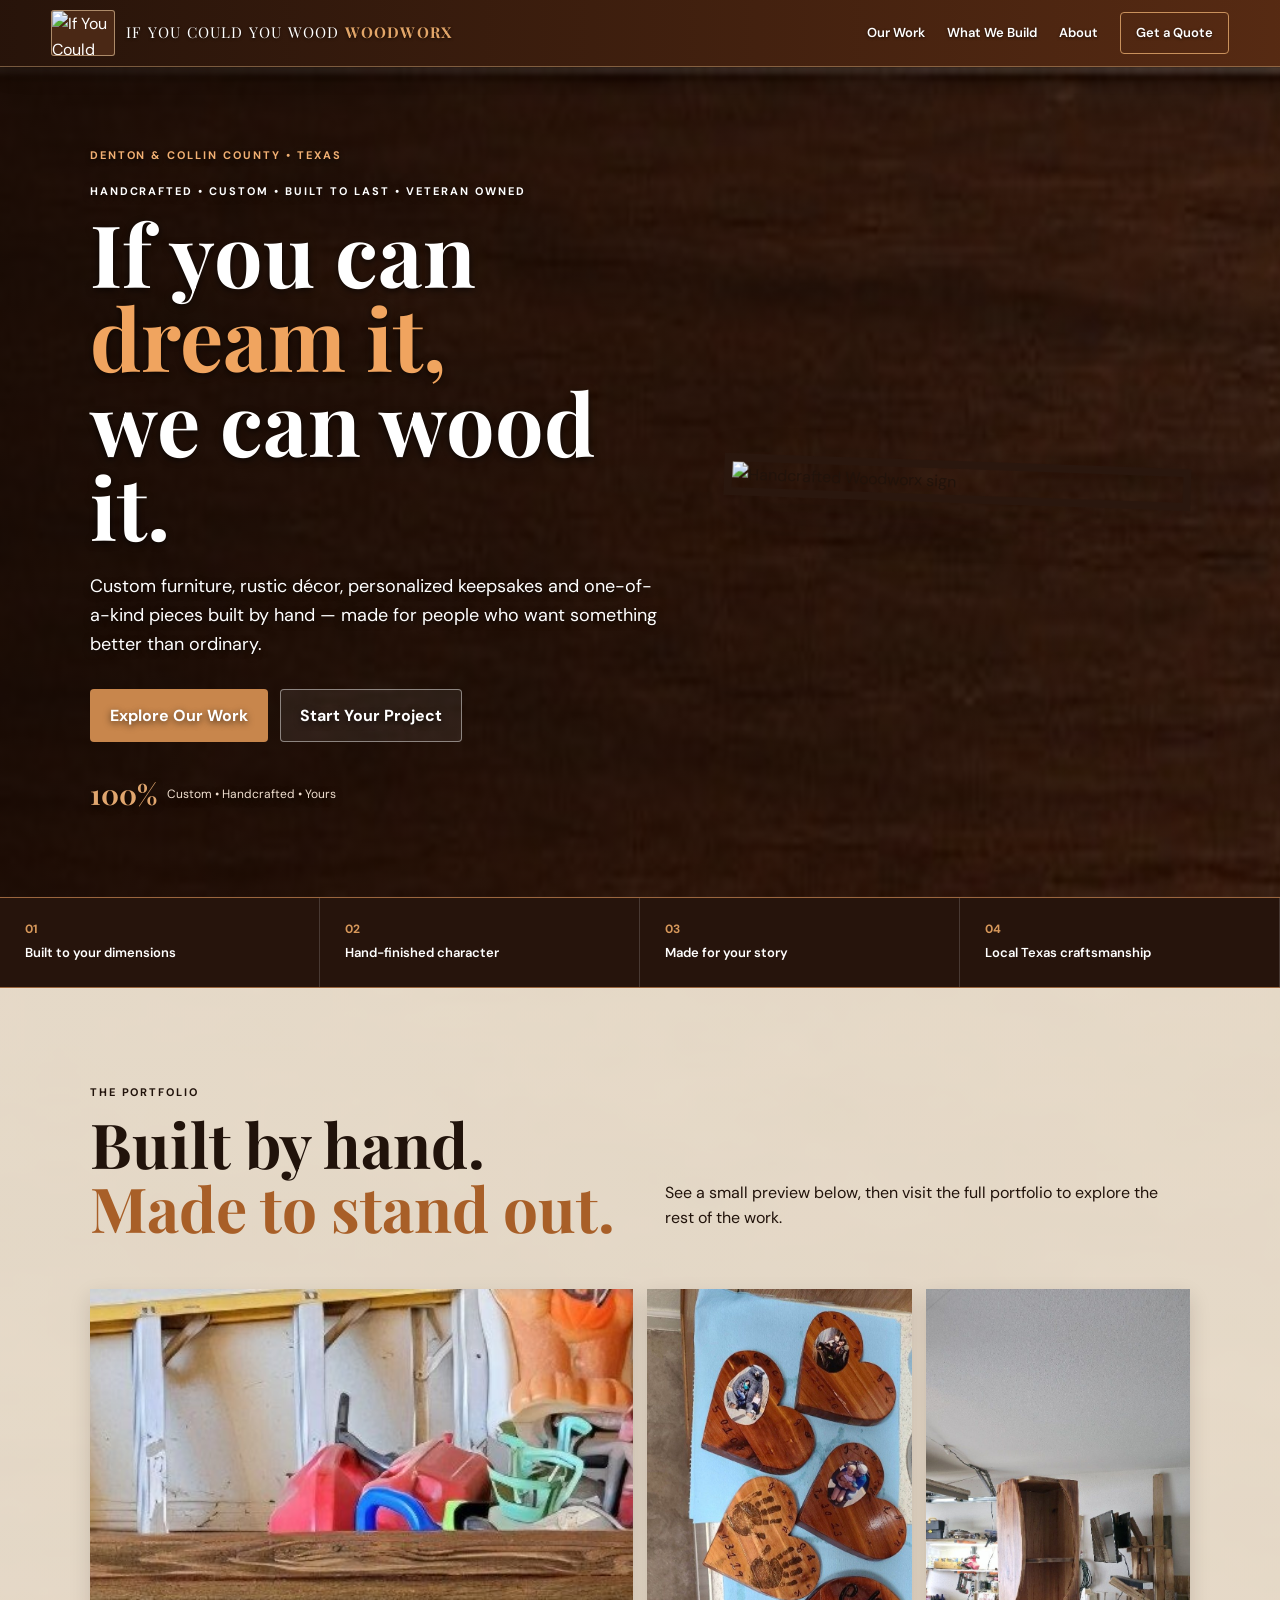
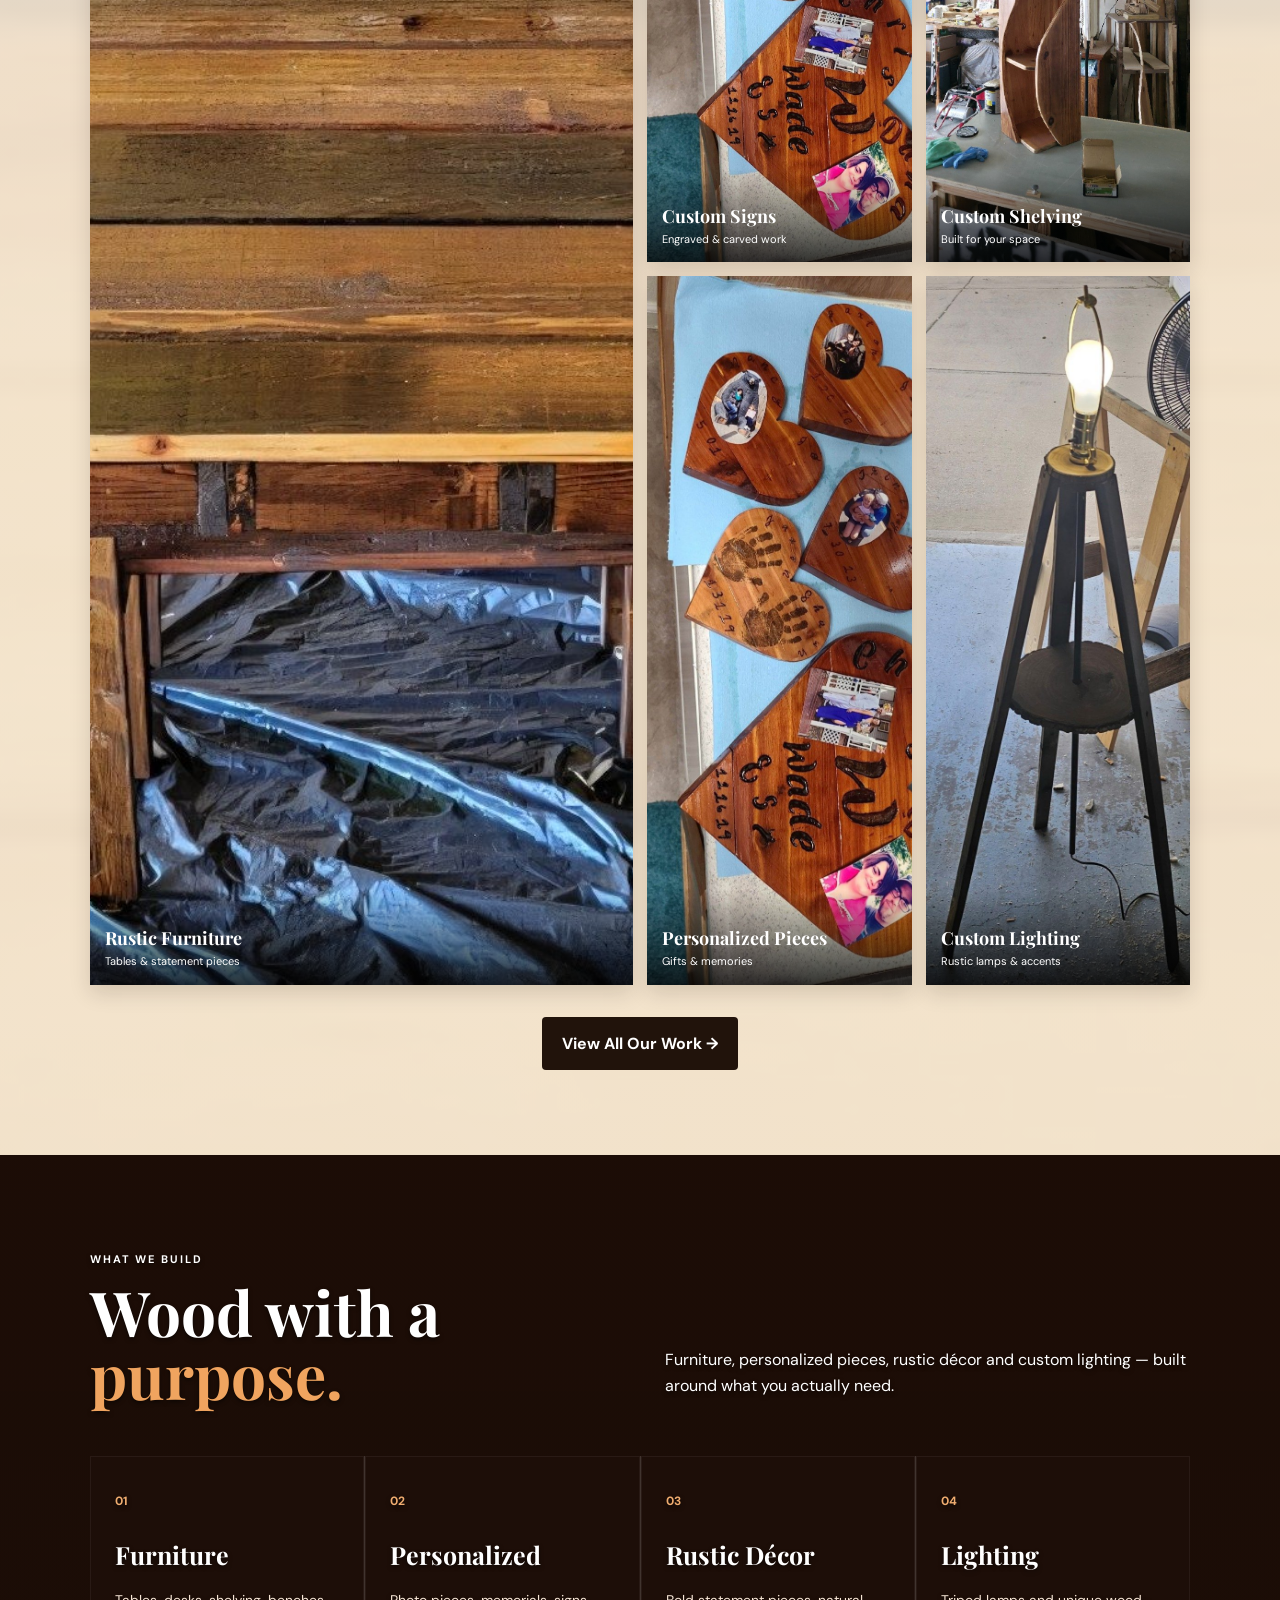
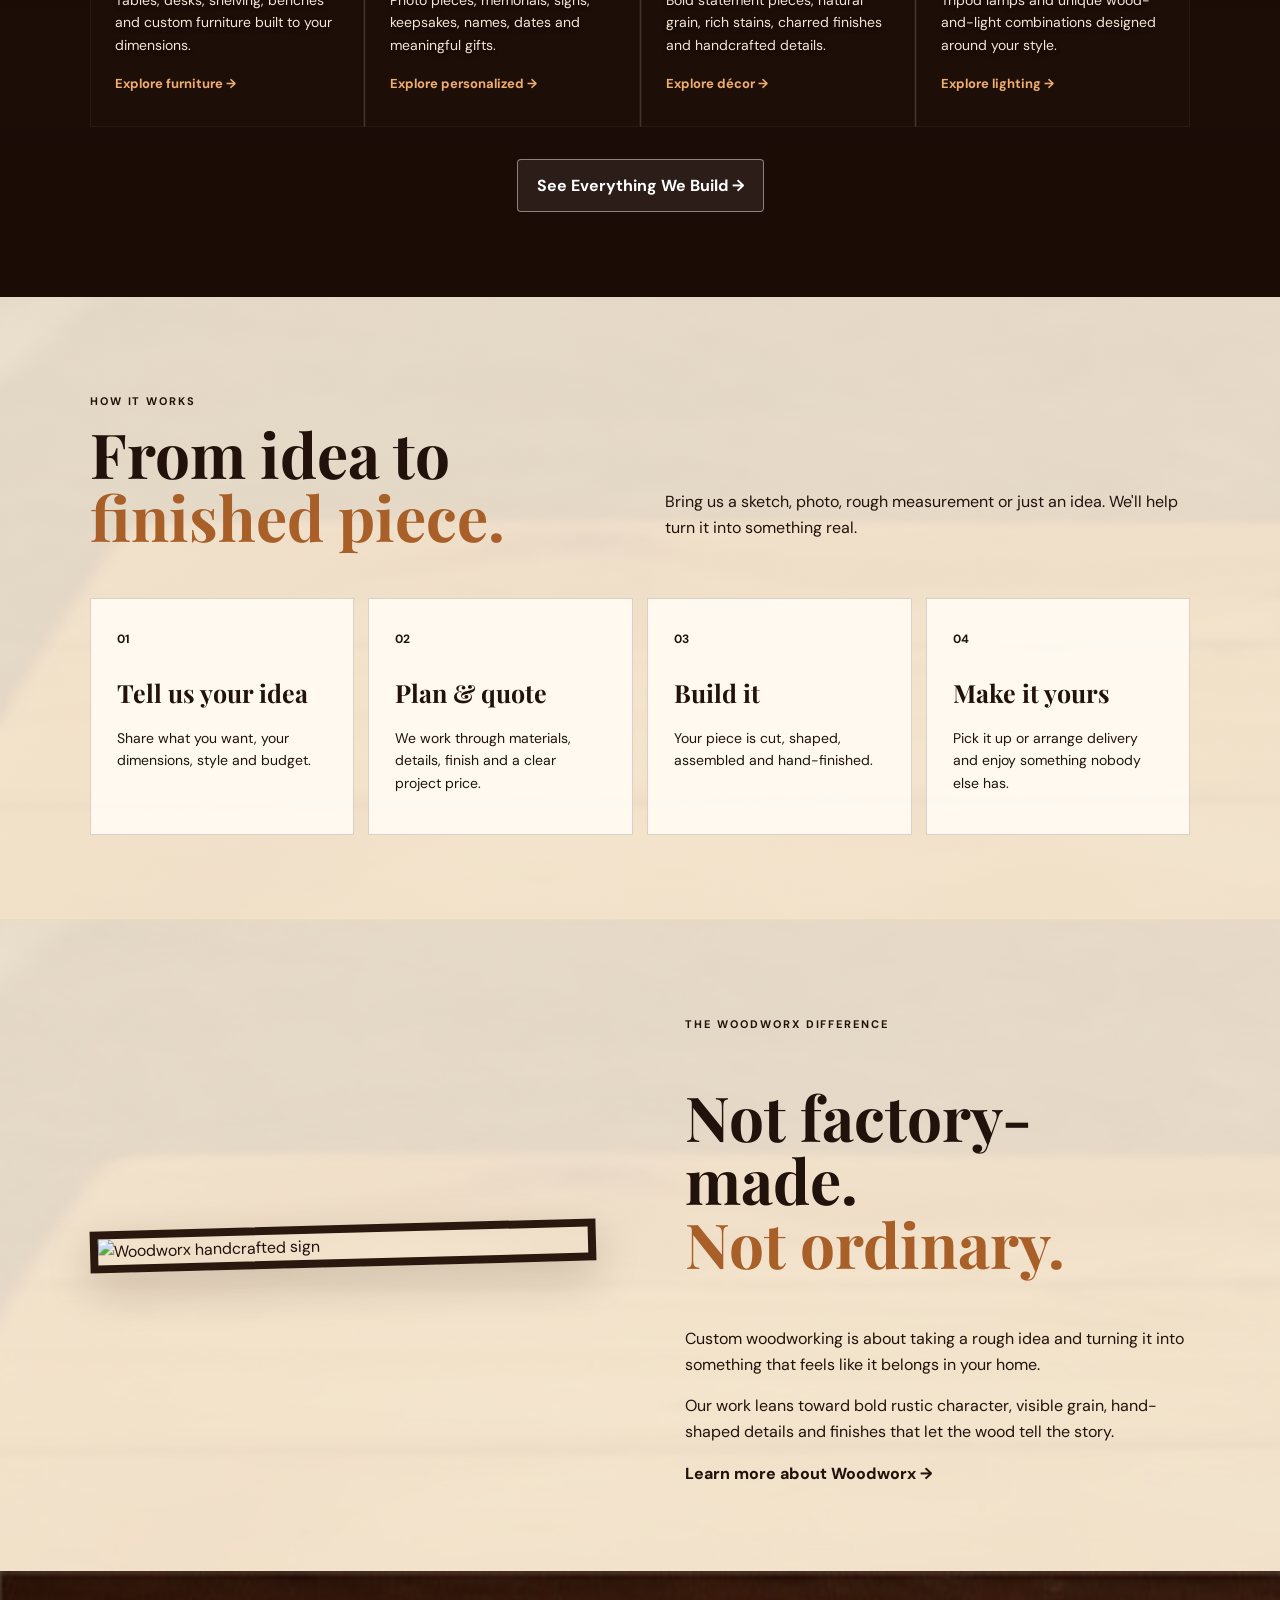
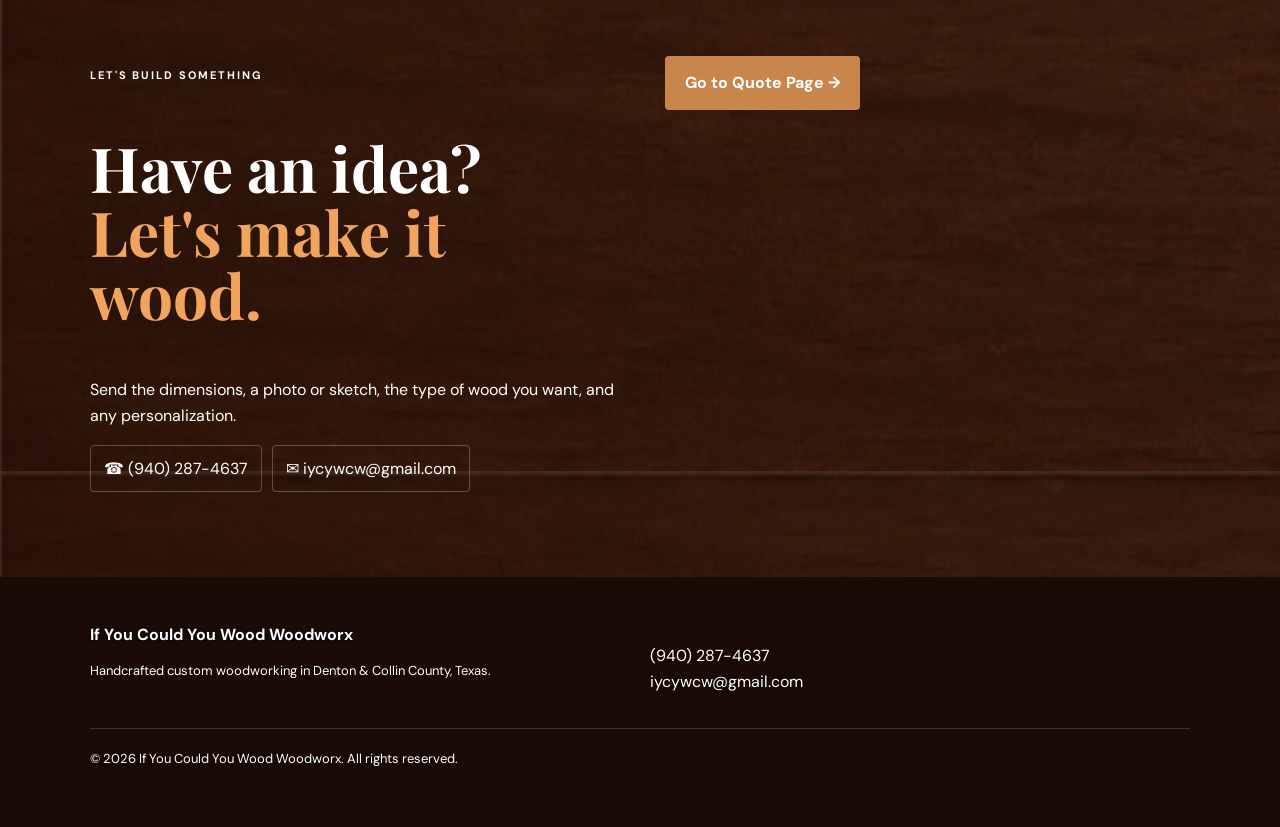
==== commit 4ee43e25: "Update Woodworx website design" ====
--- a/index.html
+++ b/index.html
@@ -7,5 +7,5 @@
 <section class="section wood-dark"><div class="section-head light"><div><p class="eyebrow">WHAT WE BUILD</p><h2>Wood with a<br><span>purpose.</span></h2></div><p>Furniture, personalized pieces, rustic décor and custom lighting — built around what you actually need.</p></div><div class="cards"><article><span>01</span><h3>Furniture</h3><p>Tables, desks, shelving, benches and custom furniture built to your dimensions.</p><a href="services.html#furniture">Explore furniture →</a></article><article><span>02</span><h3>Personalized</h3><p>Photo pieces, memorials, signs, keepsakes, names, dates and meaningful gifts.</p><a href="services.html#personalized">Explore personalized →</a></article><article><span>03</span><h3>Rustic Décor</h3><p>Bold statement pieces, natural grain, rich stains, charred finishes and handcrafted details.</p><a href="services.html#decor">Explore décor →</a></article><article><span>04</span><h3>Lighting</h3><p>Tripod lamps and unique wood-and-light combinations designed around your style.</p><a href="services.html#lighting">Explore lighting →</a></article></div><div class="portfolio-more"><a class="button glass" href="services.html">See Everything We Build →</a></div></section>
 <section class="section wood-reclaimed"><div class="section-head"><div><p class="eyebrow">HOW IT WORKS</p><h2>From idea to<br><span>finished piece.</span></h2></div><p>Bring us a sketch, photo, rough measurement or just an idea. We'll help turn it into something real.</p></div><div class="steps"><div><strong>01</strong><h3>Tell us your idea</h3><p>Share what you want, your dimensions, style and budget.</p></div><div><strong>02</strong><h3>Plan &amp; quote</h3><p>We work through materials, details, finish and a clear project price.</p></div><div><strong>03</strong><h3>Build it</h3><p>Your piece is cut, shaped, assembled and hand-finished.</p></div><div><strong>04</strong><h3>Make it yours</h3><p>Pick it up or arrange delivery and enjoy something nobody else has.</p></div></div></section>
 <section class="split section wood-light"><div class="about-photo"><img src="images/woodworx-logo.jpg" alt="Woodworx handcrafted sign"></div><div class="about-copy"><p class="eyebrow">THE WOODWORX DIFFERENCE</p><h2>Not factory-made.<br><span>Not ordinary.</span></h2><p>Custom woodworking is about taking a rough idea and turning it into something that feels like it belongs in your home.</p><p>Our work leans toward bold rustic character, visible grain, hand-shaped details and finishes that let the wood tell the story.</p><a class="text-link" href="about.html">Learn more about Woodworx →</a></div></section>
-<section class="quote section wood-home" style="background:url('images/logo-wood-texture.jpg') center/cover"><div class="quote-panel"><p class="eyebrow">LET'S BUILD SOMETHING</p><h2>Have an idea?<br><span>Let's make it wood.</span></h2><p>Send the dimensions, a photo or sketch, the type of wood you want, and any personalization.</p><div class="contact-chips"><a href="tel:+19402874637">☎ (940) 287-4637</a><a href="mailto:iycywcw@gmail.com">✉ iycywcw@gmail.com</a></div></div><div><a class="button primary" href="quote.html">Go to Quote Page →</a></div></section>
+<section class="quote section wood-home"><div class="quote-panel"><p class="eyebrow">LET'S BUILD SOMETHING</p><h2>Have an idea?<br><span>Let's make it wood.</span></h2><p>Send the dimensions, a photo or sketch, the type of wood you want, and any personalization.</p><div class="contact-chips"><a href="tel:+19402874637">☎ (940) 287-4637</a><a href="mailto:iycywcw@gmail.com">✉ iycywcw@gmail.com</a></div></div><div><a class="button primary" href="quote.html">Go to Quote Page →</a></div></section>
 </main><footer class="footer wood-dark"><div><strong>If You Could You Wood <b>Woodworx</b></strong><p>Handcrafted custom woodworking in Denton &amp; Collin County, Texas.</p></div><div><a href="tel:+19402874637">(940) 287-4637</a><br><a href="mailto:iycywcw@gmail.com">iycywcw@gmail.com</a></div><p class="copyright">© <span id="year"></span> If You Could You Wood Woodworx. All rights reserved.</p></footer><script src="script.js"></script></body></html>
--- a/style.css
+++ b/style.css
@@ -64,3 +64,111 @@
 .work-card:after{content:'+';opacity:1;background:rgba(27,16,10,.68)}
 @media(max-width:850px){.site-header{background-color:#211109}.brand-name{font-size:11px}.brand-logo{width:55px;height:40px}.section-head h2{color:inherit}.wood-dark{background-image:linear-gradient(rgba(31,15,8,.78),rgba(31,15,8,.84)),url('images/charred-wood-texture.jpg')}}
 @media(max-width:520px){.hero h1{font-size:46px}.section-head h2{font-size:43px}.wood-light,.wood-reclaimed{background-image:linear-gradient(rgba(246,234,216,.90),rgba(246,234,216,.90)),url('images/light-pine-texture.jpg')}}
+
+/* v4 — hard contrast rules for reliable readability on every device */
+.wood-dark{
+  color:#fff !important;
+  background-color:#211109 !important;
+  background-image:linear-gradient(rgba(27,12,6,.88),rgba(27,12,6,.92)),url('images/charred-wood-texture.jpg') !important;
+  background-position:center !important;
+  background-size:cover !important;
+  background-attachment:scroll !important;
+}
+.wood-dark .section-head,
+.wood-dark .section-head > p,
+.wood-dark .eyebrow,
+.wood-dark h2,
+.wood-dark h3,
+.wood-dark p,
+.wood-dark strong,
+.wood-dark span{
+  color:#fff !important;
+  text-shadow:0 2px 4px rgba(0,0,0,.55) !important;
+}
+.wood-dark h2 span,
+.wood-dark h1 span{
+  color:#f0a45f !important;
+}
+.wood-dark .cards article{
+  background:rgba(28,13,7,.96) !important;
+}
+.wood-dark .cards article > span,
+.wood-dark .cards article a{
+  color:#f0ad70 !important;
+}
+.wood-dark .cards article p{
+  color:#f6e5d5 !important;
+}
+.wood-light,
+.wood-reclaimed{
+  color:#21130b !important;
+  background-color:#ead6b9 !important;
+  background-image:linear-gradient(rgba(246,234,216,.91),rgba(246,234,216,.91)),url('images/light-pine-texture.jpg') !important;
+  background-position:center !important;
+  background-size:cover !important;
+  background-attachment:scroll !important;
+}
+.wood-light .section-head,
+.wood-light .section-head > p,
+.wood-light .eyebrow,
+.wood-light h2,
+.wood-light h3,
+.wood-light p,
+.wood-light strong,
+.wood-light span,
+.wood-reclaimed .section-head,
+.wood-reclaimed .section-head > p,
+.wood-reclaimed .eyebrow,
+.wood-reclaimed h2,
+.wood-reclaimed h3,
+.wood-reclaimed p,
+.wood-reclaimed strong,
+.wood-reclaimed span{
+  color:#21130b !important;
+  text-shadow:none !important;
+}
+.wood-light h2 span,
+.wood-reclaimed h2 span{
+  color:#a85f28 !important;
+}
+.wood-light .steps > div,
+.wood-reclaimed .steps > div,
+.wood-light .service-box,
+.wood-reclaimed .service-box{
+  background:rgba(255,250,242,.97) !important;
+}
+.wood-light .steps h3,
+.wood-light .steps p,
+.wood-reclaimed .steps h3,
+.wood-reclaimed .steps p,
+.wood-light .service-box h2,
+.wood-light .service-box p,
+.wood-reclaimed .service-box h2,
+.wood-reclaimed .service-box p{
+  color:#21130b !important;
+}
+.page-hero{
+  color:#fff !important;
+  background-color:#241108 !important;
+  background-image:linear-gradient(rgba(28,12,5,.82),rgba(28,12,5,.88)),url('images/logo-wood-texture.jpg') !important;
+  background-size:cover !important;
+  background-position:center !important;
+}
+.page-hero h1,.page-hero p,.page-hero .eyebrow{
+  color:#fff !important;
+  text-shadow:0 2px 6px rgba(0,0,0,.8) !important;
+}
+.page-hero .eyebrow{color:#f0b57a !important}
+.footer.wood-dark{
+  color:#fff !important;
+  background:#211109 !important;
+  background-image:linear-gradient(rgba(25,10,5,.9),rgba(25,10,5,.94)),url('images/charred-wood-texture.jpg') !important;
+}
+.footer.wood-dark strong,.footer.wood-dark p,.footer.wood-dark a,.footer.wood-dark .copyright{
+  color:#fff !important;
+  text-shadow:0 1px 3px rgba(0,0,0,.6) !important;
+}
+@media(max-width:520px){
+  .wood-dark{background-image:linear-gradient(rgba(27,12,6,.91),rgba(27,12,6,.95)),url('images/charred-wood-texture.jpg') !important}
+  .wood-light,.wood-reclaimed{background-image:linear-gradient(rgba(246,234,216,.94),rgba(246,234,216,.94)),url('images/light-pine-texture.jpg') !important}
+}
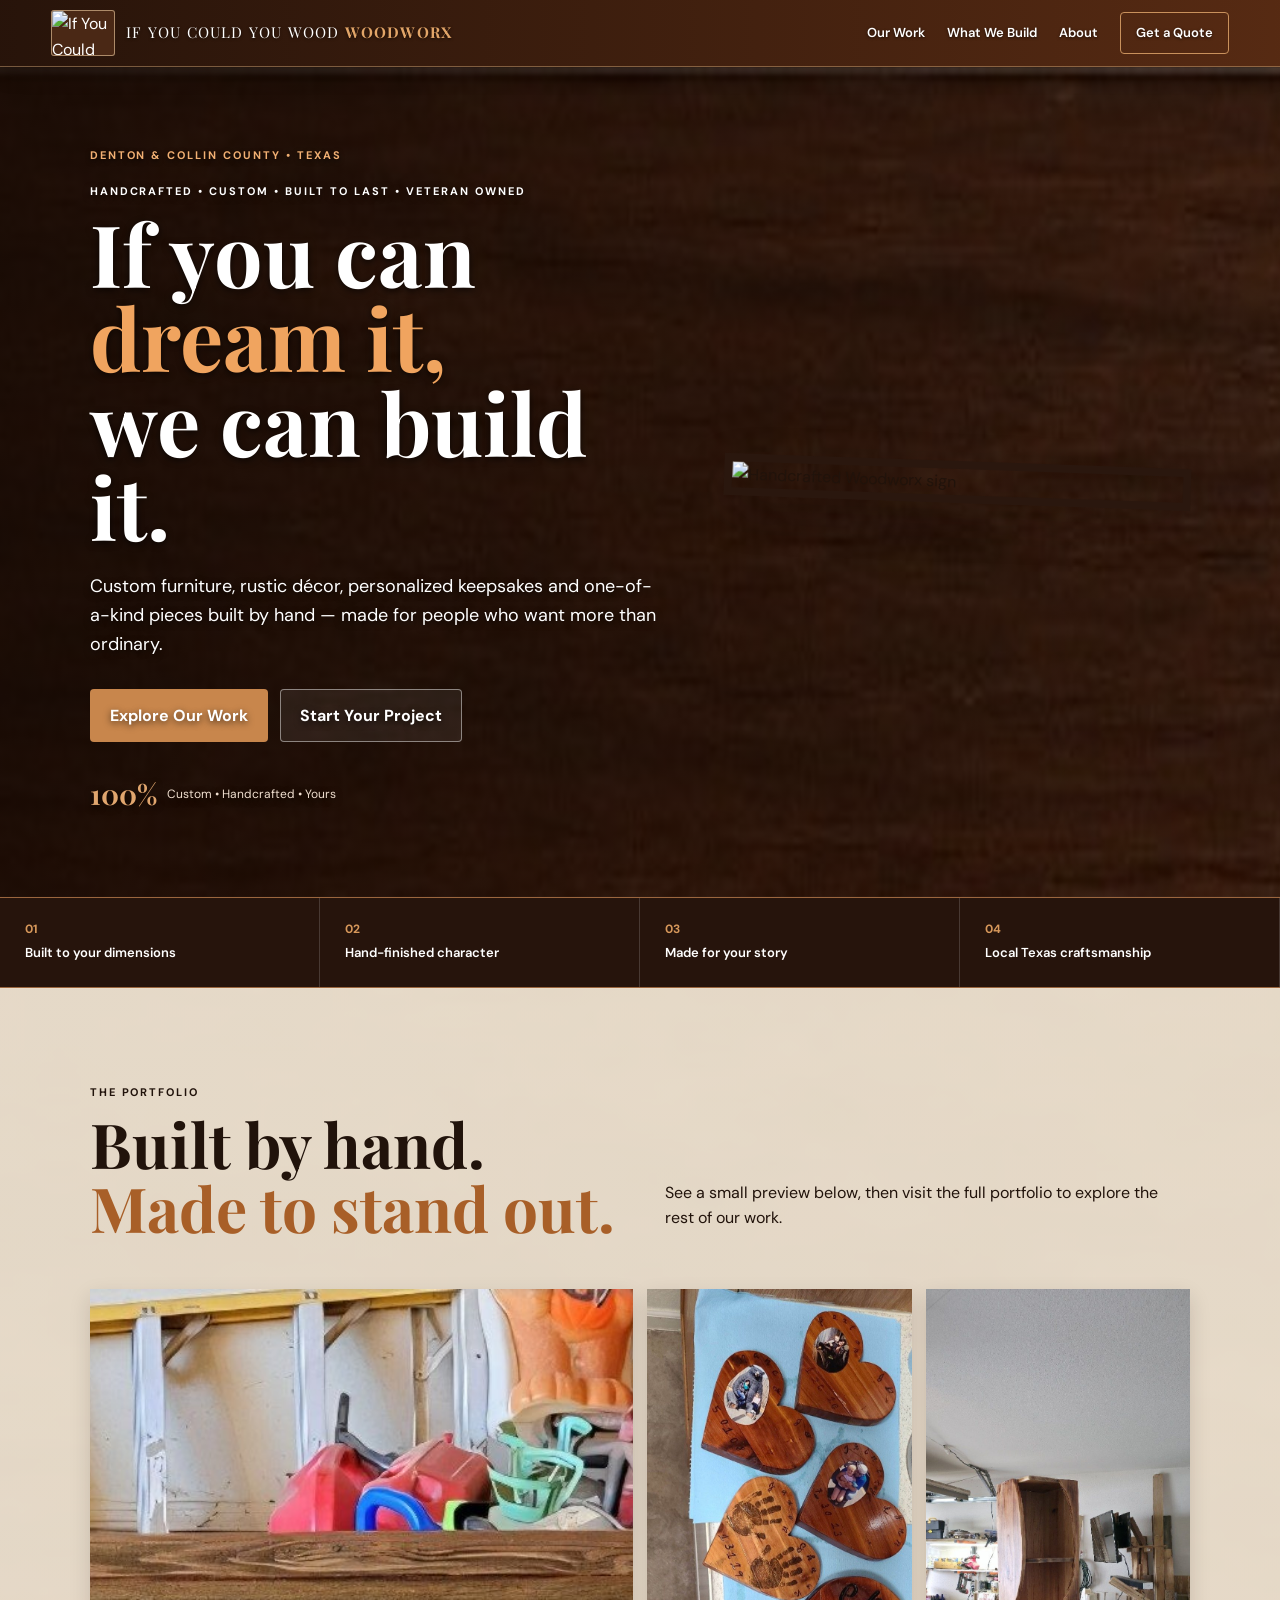
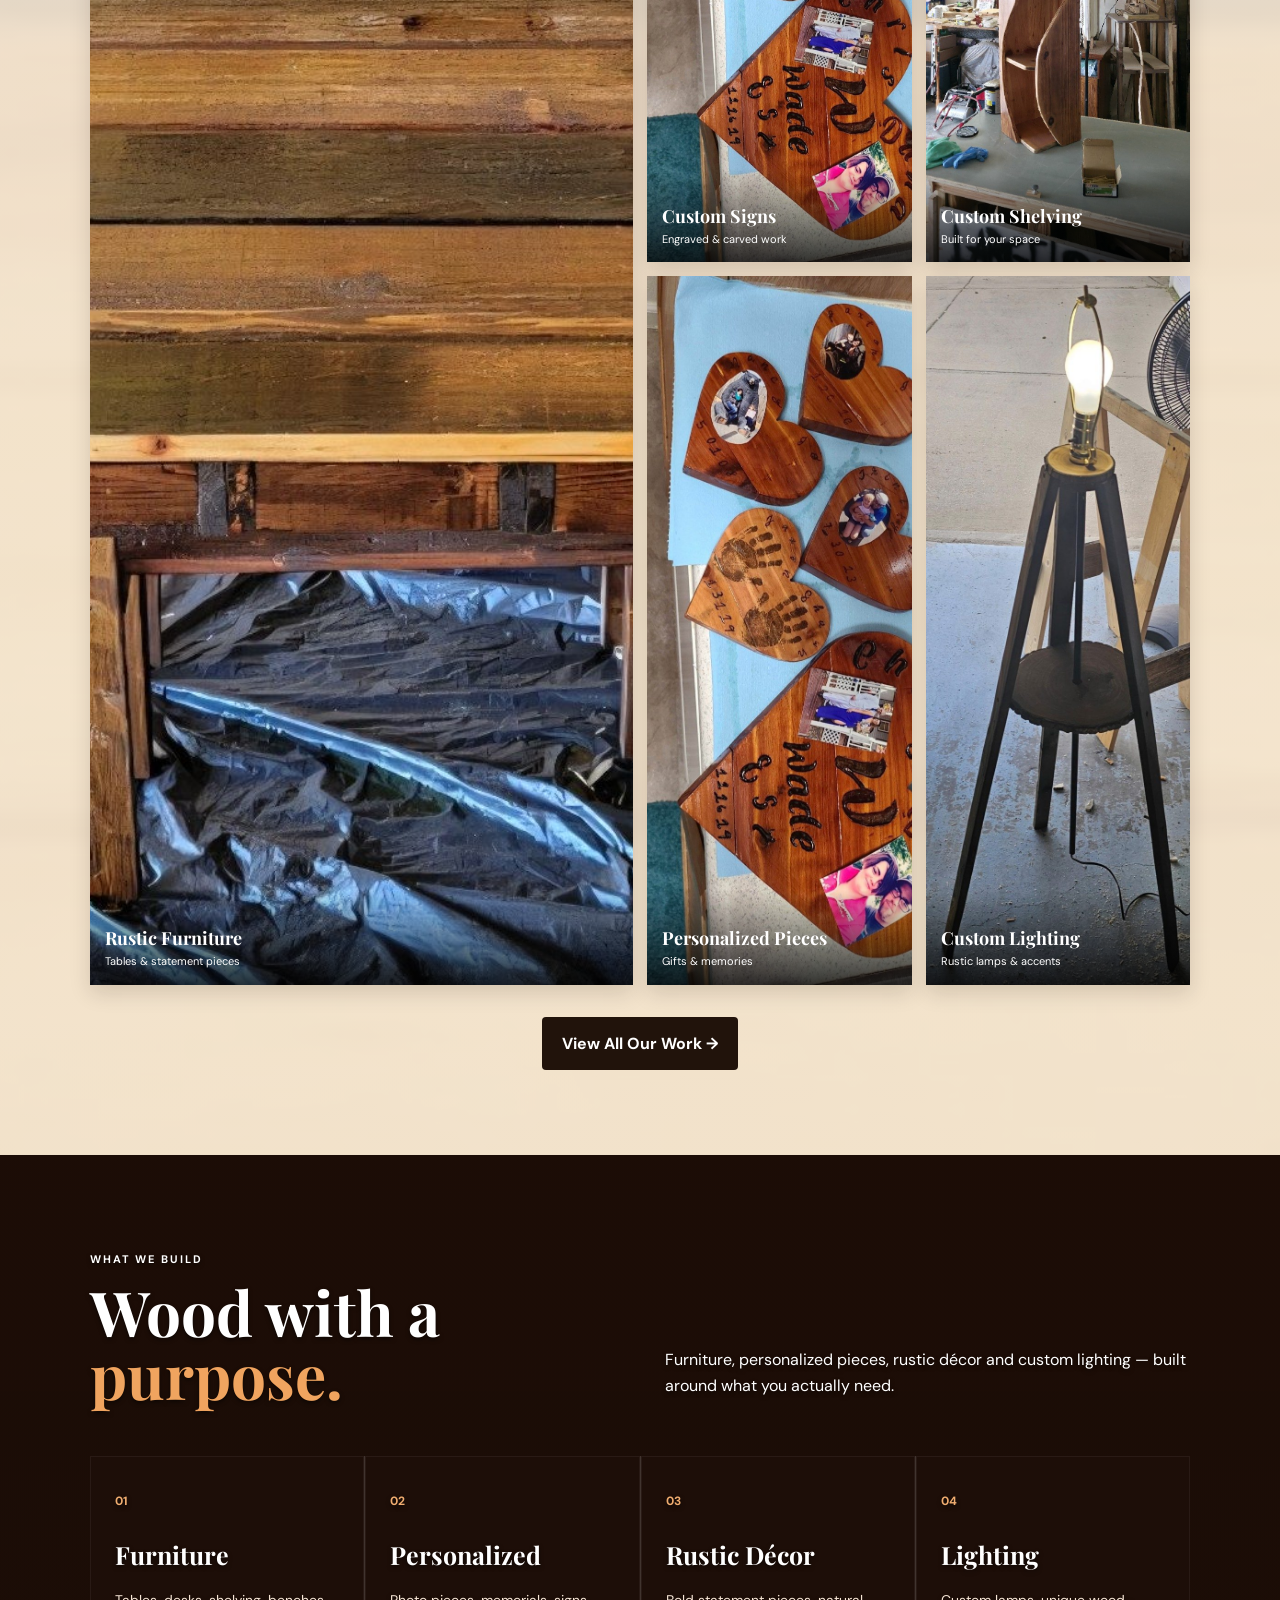
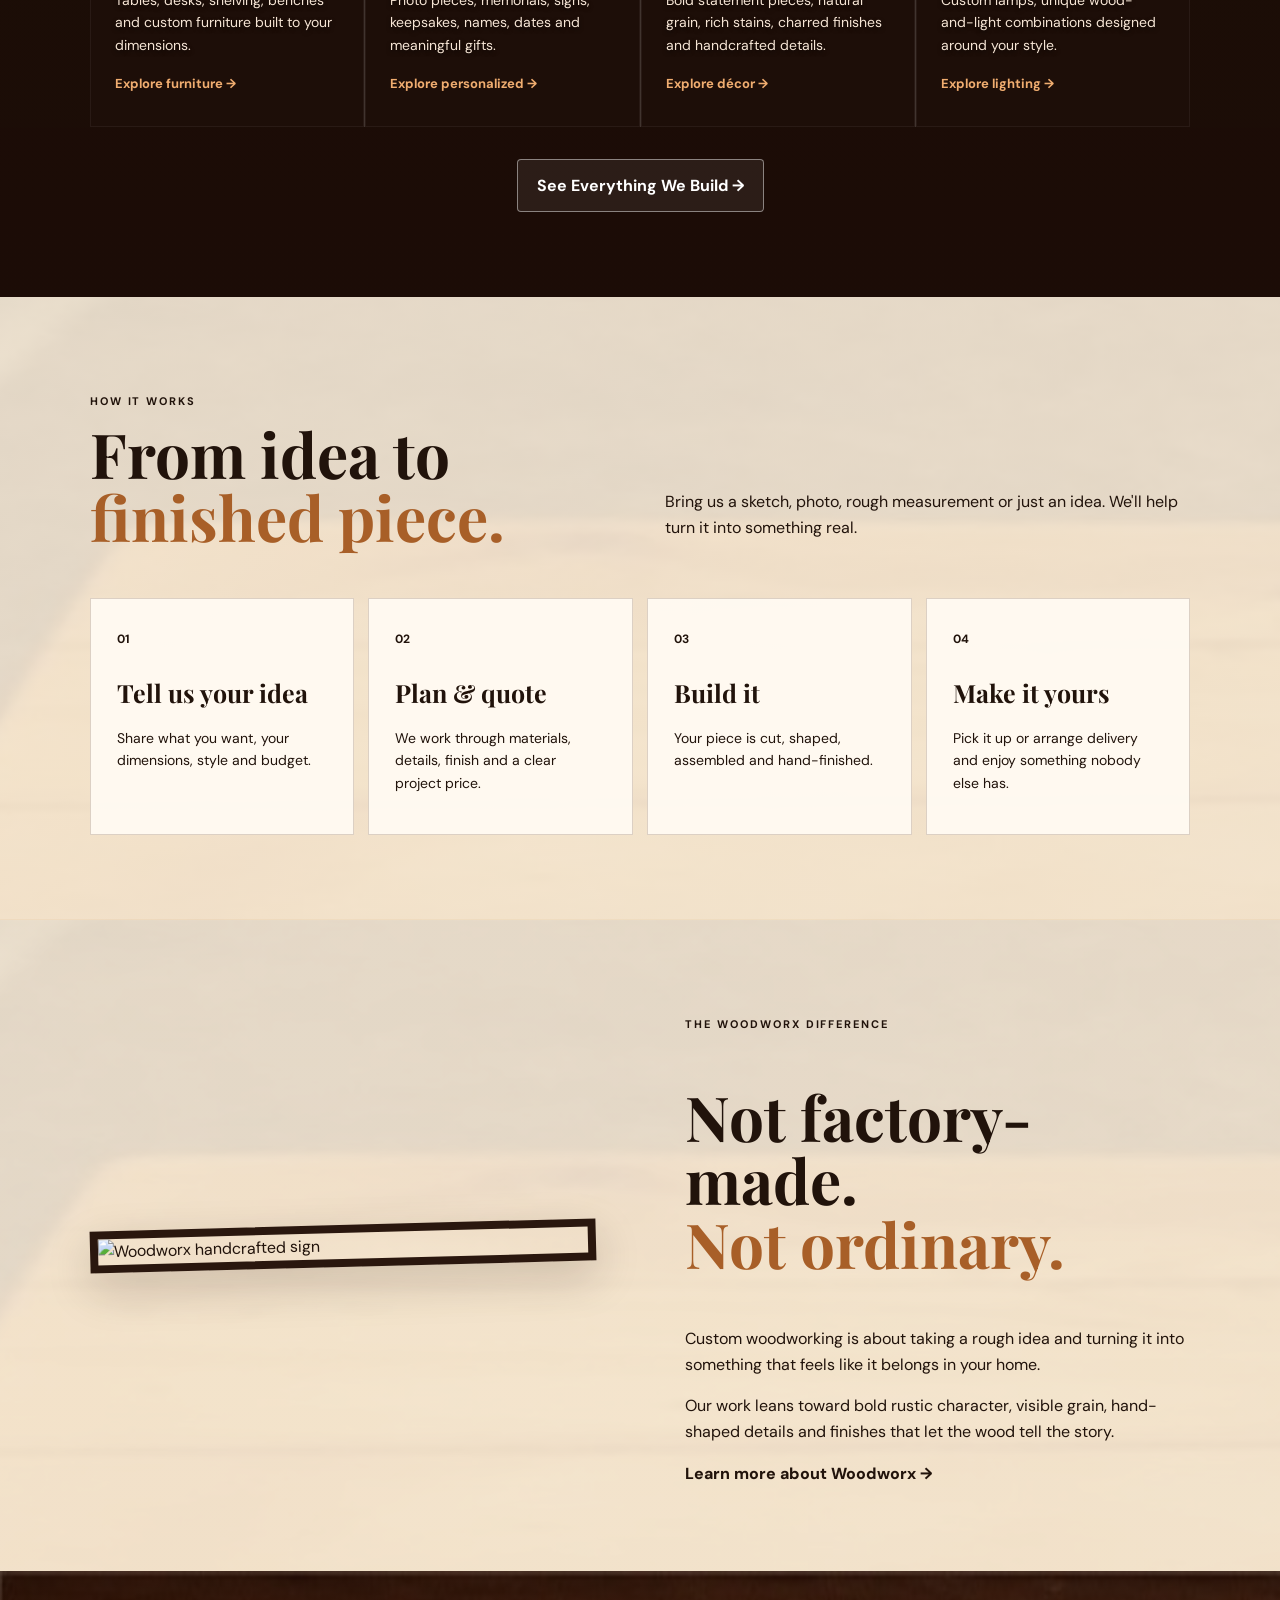
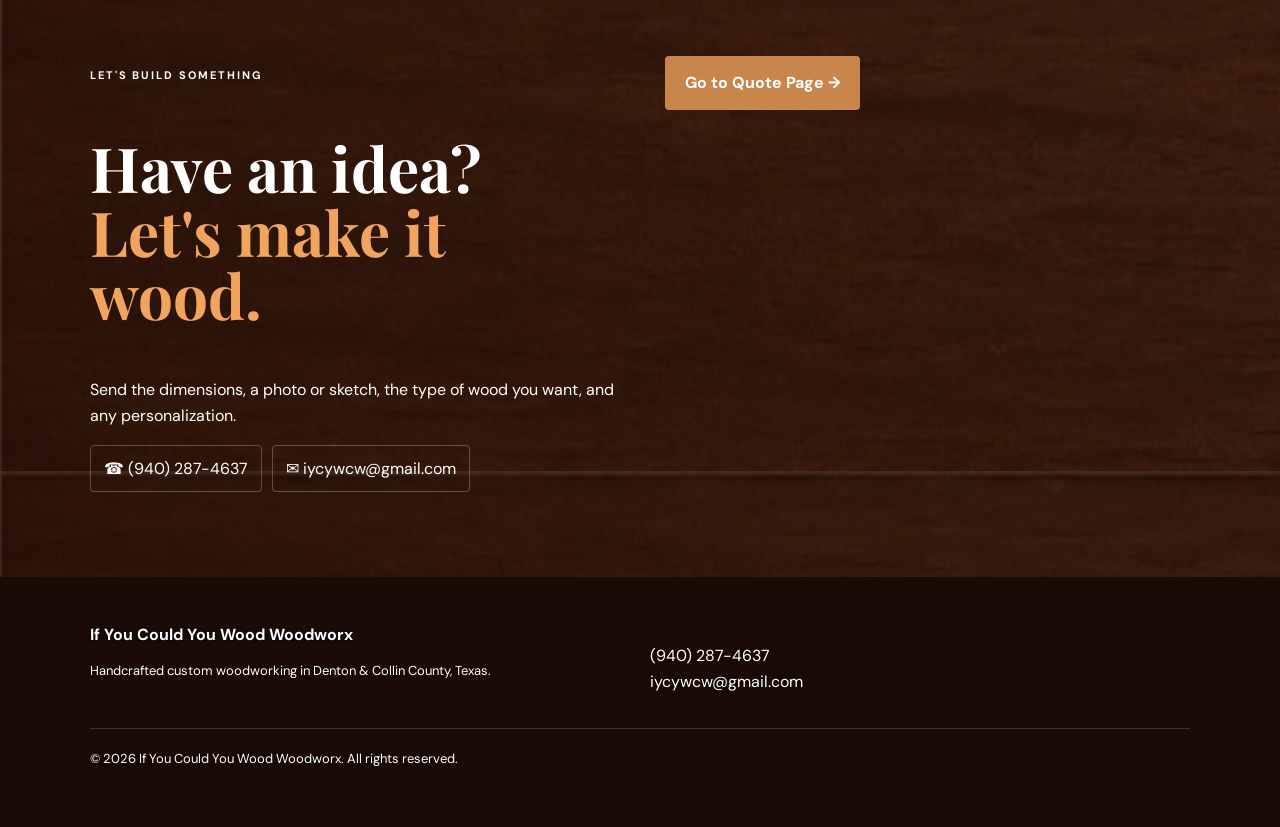
==== commit b992ec24: "Update index.html" ====
--- a/index.html
+++ b/index.html
@@ -1,10 +1,10 @@
 <!doctype html><html lang="en"><head><meta charset="utf-8"><meta name="viewport" content="width=device-width,initial-scale=1"><meta name="description" content="If You Could You Wood Woodworx — handcrafted custom woodworking in Denton & Collin County, Texas."><title>If You Could You Wood Woodworx | Custom Woodworking</title><link rel="stylesheet" href="style.css"></head><body>
 <header class="site-header"><a class="brand" href="index.html"><img src="images/woodworx-logo.jpg" class="brand-logo" alt="If You Could You Wood Woodworx logo"><span class="brand-name">IF YOU COULD YOU WOOD <b>WOODWORX</b></span></a><button class="menu" aria-label="Open menu">☰</button><nav><a href="work.html">Our Work</a><a href="services.html">What We Build</a><a href="about.html">About</a><a class="nav-cta" href="quote.html">Get a Quote</a></nav></header>
 <main>
-<section class="hero"><div class="hero-copy"><div class="hero-kicker">DENTON &amp; COLLIN COUNTY • TEXAS</div><p class="eyebrow">HANDCRAFTED • CUSTOM • BUILT TO LAST • VETERAN OWNED</p><h1>If you can <span>dream it,</span><br>we can wood it.</h1><p class="lead">Custom furniture, rustic décor, personalized keepsakes and one-of-a-kind pieces built by hand — made for people who want something better than ordinary.</p><div class="hero-buttons"><a class="button primary" href="work.html">Explore Our Work</a><a class="button glass" href="quote.html">Start Your Project</a></div><div class="hero-stamp"><strong>100%</strong><span>Custom • Handcrafted • Yours</span></div></div><div class="hero-brand-board"><img src="images/woodworx-logo.jpg" alt="Handcrafted Woodworx sign"></div></section>
+<section class="hero"><div class="hero-copy"><div class="hero-kicker">DENTON &amp; COLLIN COUNTY • TEXAS</div><p class="eyebrow">HANDCRAFTED • CUSTOM • BUILT TO LAST • VETERAN OWNED</p><h1>If you can <span>dream it,</span><br>we can build it.</h1><p class="lead">Custom furniture, rustic décor, personalized keepsakes and one-of-a-kind pieces built by hand — made for people who want more than ordinary.</p><div class="hero-buttons"><a class="button primary" href="work.html">Explore Our Work</a><a class="button glass" href="quote.html">Start Your Project</a></div><div class="hero-stamp"><strong>100%</strong><span>Custom • Handcrafted • Yours</span></div></div><div class="hero-brand-board"><img src="images/woodworx-logo.jpg" alt="Handcrafted Woodworx sign"></div></section>
 <section class="wood-strip"><div><strong>01</strong><span>Built to your dimensions</span></div><div><strong>02</strong><span>Hand-finished character</span></div><div><strong>03</strong><span>Made for your story</span></div><div><strong>04</strong><span>Local Texas craftsmanship</span></div></section>
-<section class="section wood-light"><div class="section-head"><div><p class="eyebrow">THE PORTFOLIO</p><h2>Built by hand.<br><span>Made to stand out.</span></h2></div><p>See a small preview below, then visit the full portfolio to explore the rest of the work.</p></div><div class="gallery"><figure class="feature"><img src="images/photo-31.jpg" alt="Rustic furniture"><figcaption><b>Rustic Furniture</b><small>Tables &amp; statement pieces</small></figcaption></figure><figure><img src="images/photo-35.jpg" alt="Custom sign"><figcaption><b>Custom Signs</b><small>Engraved &amp; carved work</small></figcaption></figure><figure><img src="images/photo-08.jpg" alt="Custom shelving"><figcaption><b>Custom Shelving</b><small>Built for your space</small></figcaption></figure><figure><img src="images/photo-35.jpg" alt="Personalized wood keepsake"><figcaption><b>Personalized Pieces</b><small>Gifts &amp; memories</small></figcaption></figure><figure><img src="images/photo-38.jpg" alt="Custom tripod lamp"><figcaption><b>Custom Lighting</b><small>Rustic lamps &amp; accents</small></figcaption></figure></div><div class="portfolio-more"><a class="button secondary" href="work.html">View All Our Work →</a></div></section>
-<section class="section wood-dark"><div class="section-head light"><div><p class="eyebrow">WHAT WE BUILD</p><h2>Wood with a<br><span>purpose.</span></h2></div><p>Furniture, personalized pieces, rustic décor and custom lighting — built around what you actually need.</p></div><div class="cards"><article><span>01</span><h3>Furniture</h3><p>Tables, desks, shelving, benches and custom furniture built to your dimensions.</p><a href="services.html#furniture">Explore furniture →</a></article><article><span>02</span><h3>Personalized</h3><p>Photo pieces, memorials, signs, keepsakes, names, dates and meaningful gifts.</p><a href="services.html#personalized">Explore personalized →</a></article><article><span>03</span><h3>Rustic Décor</h3><p>Bold statement pieces, natural grain, rich stains, charred finishes and handcrafted details.</p><a href="services.html#decor">Explore décor →</a></article><article><span>04</span><h3>Lighting</h3><p>Tripod lamps and unique wood-and-light combinations designed around your style.</p><a href="services.html#lighting">Explore lighting →</a></article></div><div class="portfolio-more"><a class="button glass" href="services.html">See Everything We Build →</a></div></section>
+<section class="section wood-light"><div class="section-head"><div><p class="eyebrow">THE PORTFOLIO</p><h2>Built by hand.<br><span>Made to stand out.</span></h2></div><p>See a small preview below, then visit the full portfolio to explore the rest of our work.</p></div><div class="gallery"><figure class="feature"><img src="images/photo-31.jpg" alt="Rustic furniture"><figcaption><b>Rustic Furniture</b><small>Tables &amp; statement pieces</small></figcaption></figure><figure><img src="images/photo-35.jpg" alt="Custom sign"><figcaption><b>Custom Signs</b><small>Engraved &amp; carved work</small></figcaption></figure><figure><img src="images/photo-08.jpg" alt="Custom shelving"><figcaption><b>Custom Shelving</b><small>Built for your space</small></figcaption></figure><figure><img src="images/photo-35.jpg" alt="Personalized wood keepsake"><figcaption><b>Personalized Pieces</b><small>Gifts &amp; memories</small></figcaption></figure><figure><img src="images/photo-38.jpg" alt="Custom tripod lamp"><figcaption><b>Custom Lighting</b><small>Rustic lamps &amp; accents</small></figcaption></figure></div><div class="portfolio-more"><a class="button secondary" href="work.html">View All Our Work →</a></div></section>
+<section class="section wood-dark"><div class="section-head light"><div><p class="eyebrow">WHAT WE BUILD</p><h2>Wood with a<br><span>purpose.</span></h2></div><p>Furniture, personalized pieces, rustic décor and custom lighting — built around what you actually need.</p></div><div class="cards"><article><span>01</span><h3>Furniture</h3><p>Tables, desks, shelving, benches and custom furniture built to your dimensions.</p><a href="services.html#furniture">Explore furniture →</a></article><article><span>02</span><h3>Personalized</h3><p>Photo pieces, memorials, signs, keepsakes, names, dates and meaningful gifts.</p><a href="services.html#personalized">Explore personalized →</a></article><article><span>03</span><h3>Rustic Décor</h3><p>Bold statement pieces, natural grain, rich stains, charred finishes and handcrafted details.</p><a href="services.html#decor">Explore décor →</a></article><article><span>04</span><h3>Lighting</h3><p>Custom lamps, unique wood-and-light combinations designed around your style.</p><a href="services.html#lighting">Explore lighting →</a></article></div><div class="portfolio-more"><a class="button glass" href="services.html">See Everything We Build →</a></div></section>
 <section class="section wood-reclaimed"><div class="section-head"><div><p class="eyebrow">HOW IT WORKS</p><h2>From idea to<br><span>finished piece.</span></h2></div><p>Bring us a sketch, photo, rough measurement or just an idea. We'll help turn it into something real.</p></div><div class="steps"><div><strong>01</strong><h3>Tell us your idea</h3><p>Share what you want, your dimensions, style and budget.</p></div><div><strong>02</strong><h3>Plan &amp; quote</h3><p>We work through materials, details, finish and a clear project price.</p></div><div><strong>03</strong><h3>Build it</h3><p>Your piece is cut, shaped, assembled and hand-finished.</p></div><div><strong>04</strong><h3>Make it yours</h3><p>Pick it up or arrange delivery and enjoy something nobody else has.</p></div></div></section>
 <section class="split section wood-light"><div class="about-photo"><img src="images/woodworx-logo.jpg" alt="Woodworx handcrafted sign"></div><div class="about-copy"><p class="eyebrow">THE WOODWORX DIFFERENCE</p><h2>Not factory-made.<br><span>Not ordinary.</span></h2><p>Custom woodworking is about taking a rough idea and turning it into something that feels like it belongs in your home.</p><p>Our work leans toward bold rustic character, visible grain, hand-shaped details and finishes that let the wood tell the story.</p><a class="text-link" href="about.html">Learn more about Woodworx →</a></div></section>
 <section class="quote section wood-home"><div class="quote-panel"><p class="eyebrow">LET'S BUILD SOMETHING</p><h2>Have an idea?<br><span>Let's make it wood.</span></h2><p>Send the dimensions, a photo or sketch, the type of wood you want, and any personalization.</p><div class="contact-chips"><a href="tel:+19402874637">☎ (940) 287-4637</a><a href="mailto:iycywcw@gmail.com">✉ iycywcw@gmail.com</a></div></div><div><a class="button primary" href="quote.html">Go to Quote Page →</a></div></section>
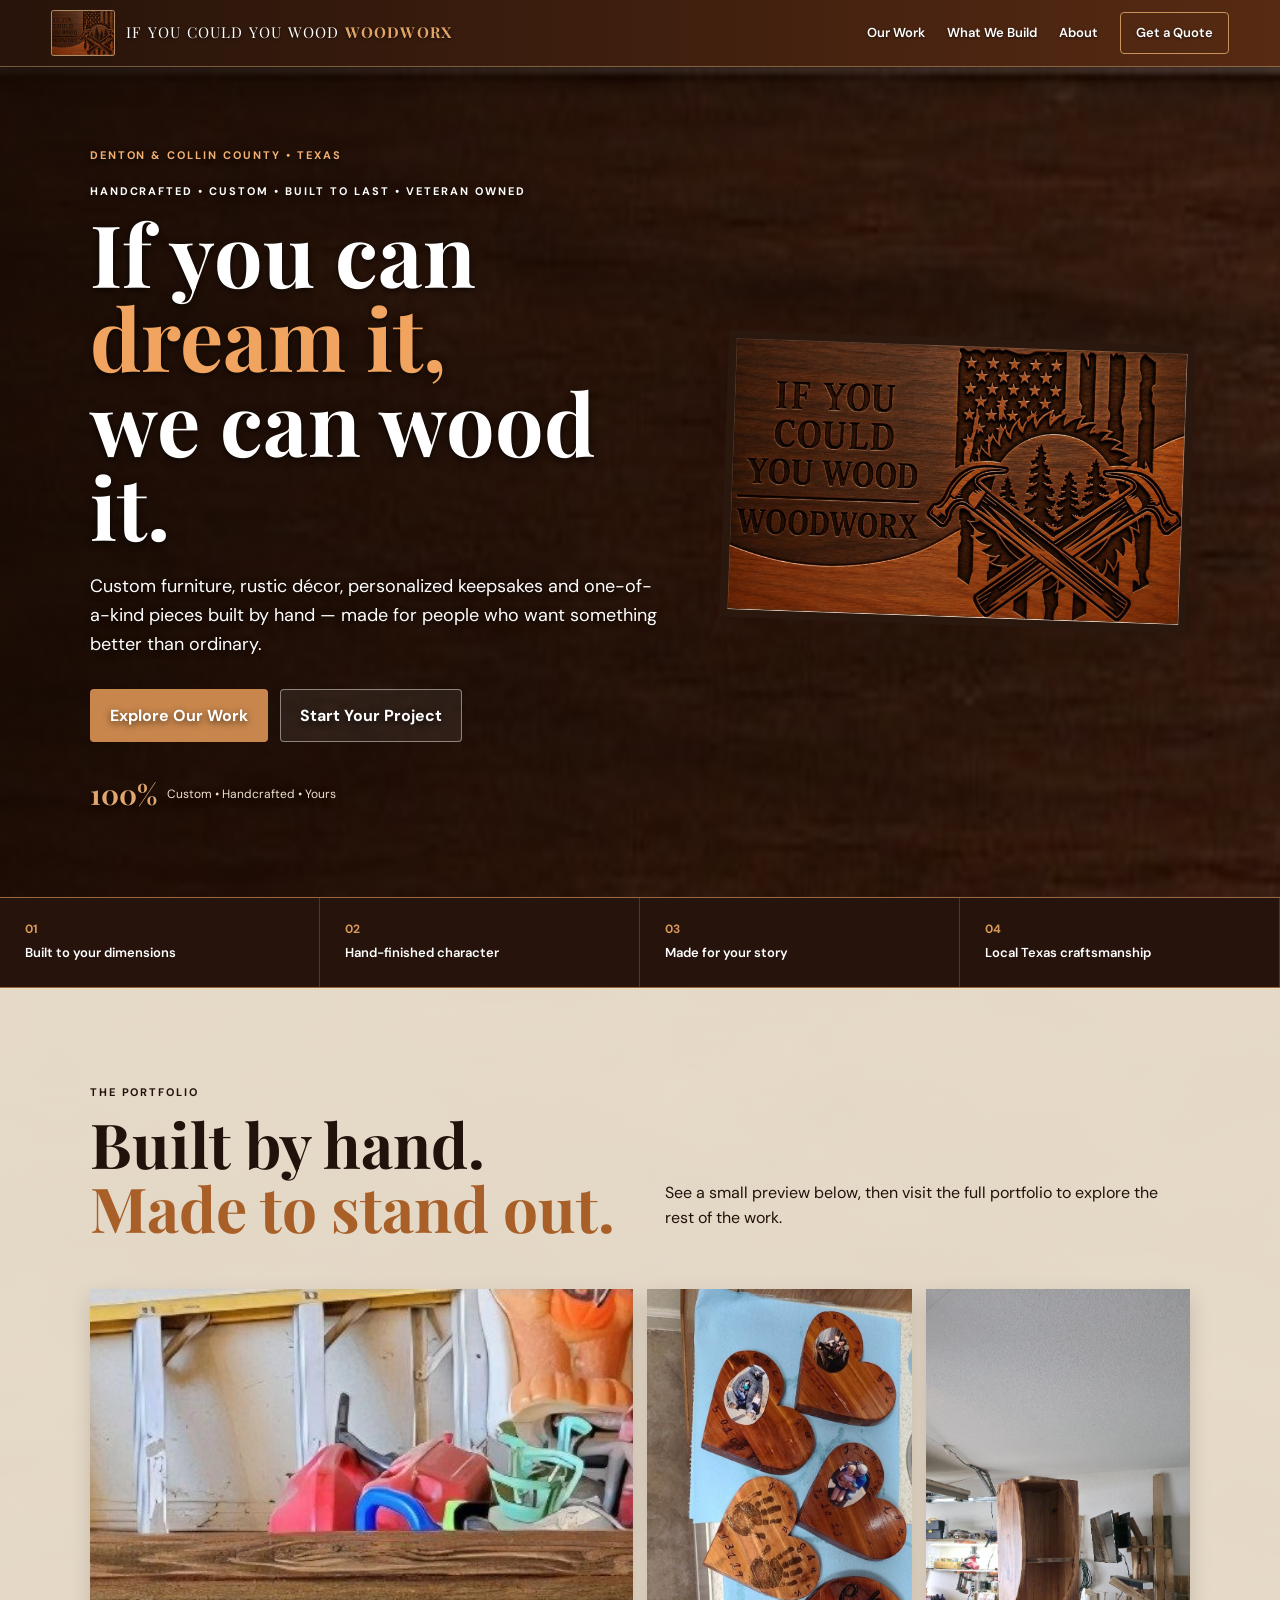
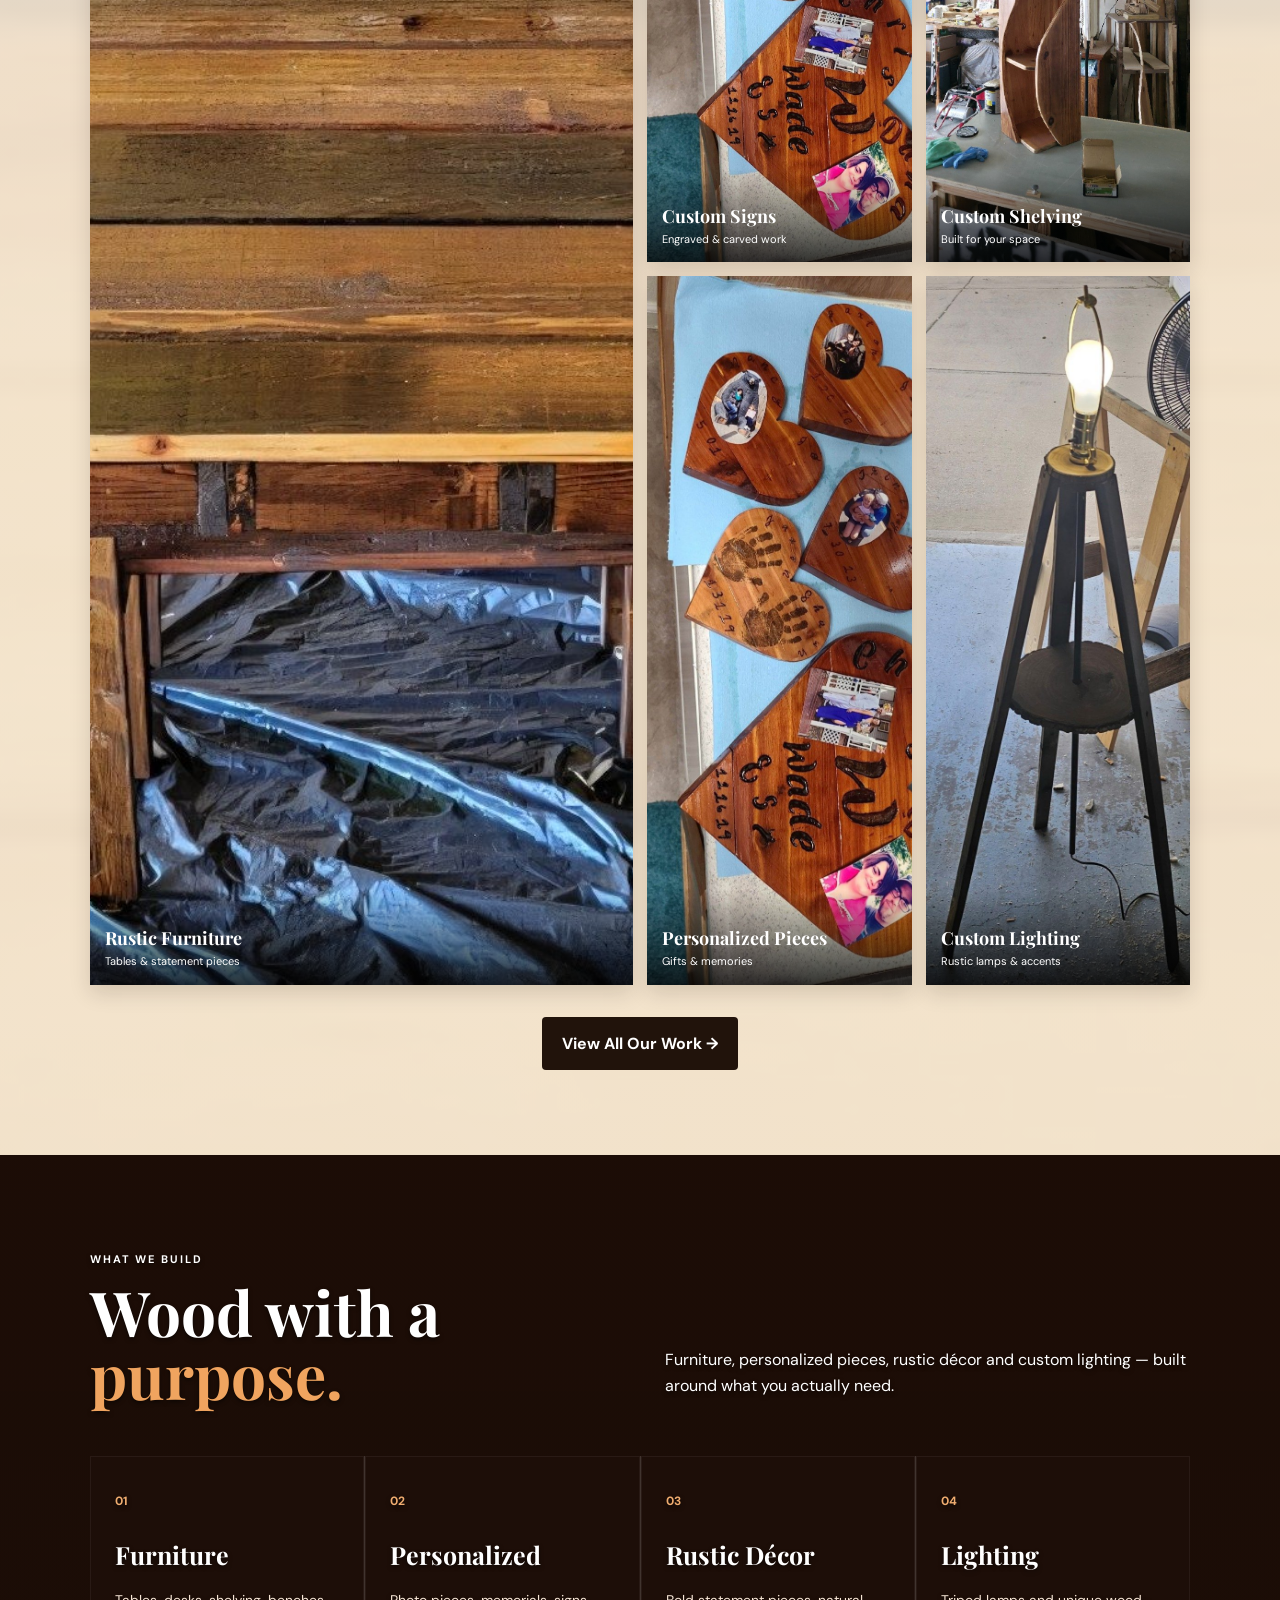
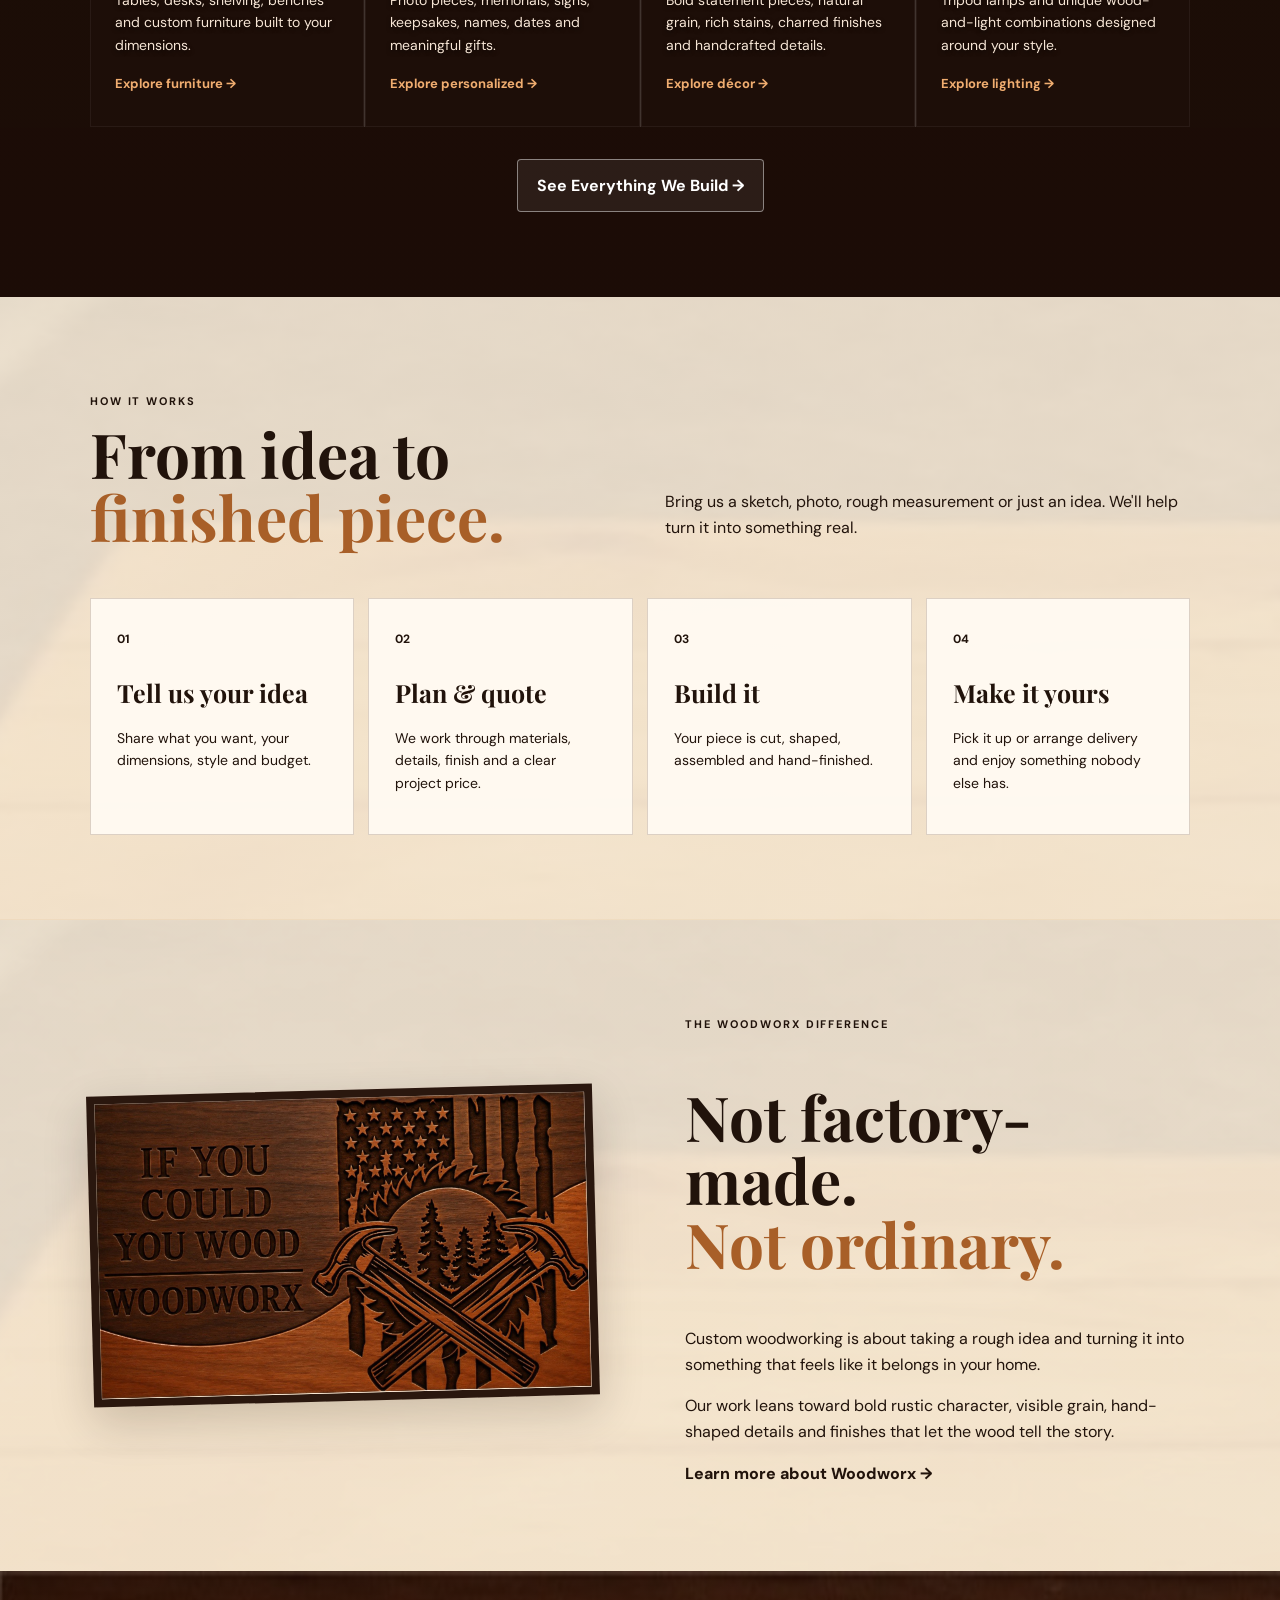
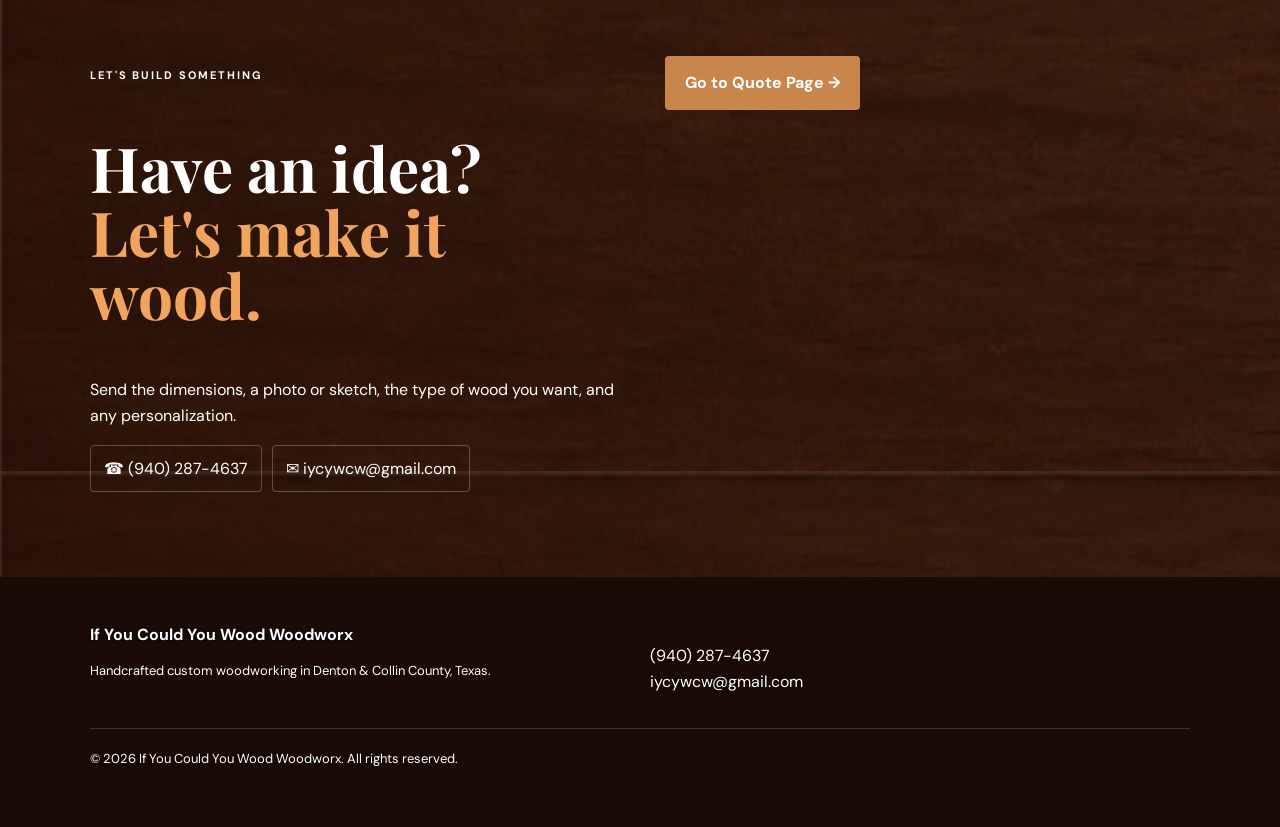
==== commit f6f34689: "Update Woodworx website design" ====
--- a/index.html
+++ b/index.html
@@ -1,11 +1,11 @@
 <!doctype html><html lang="en"><head><meta charset="utf-8"><meta name="viewport" content="width=device-width,initial-scale=1"><meta name="description" content="If You Could You Wood Woodworx — handcrafted custom woodworking in Denton & Collin County, Texas."><title>If You Could You Wood Woodworx | Custom Woodworking</title><link rel="stylesheet" href="style.css"></head><body>
-<header class="site-header"><a class="brand" href="index.html"><img src="images/woodworx-logo.jpg" class="brand-logo" alt="If You Could You Wood Woodworx logo"><span class="brand-name">IF YOU COULD YOU WOOD <b>WOODWORX</b></span></a><button class="menu" aria-label="Open menu">☰</button><nav><a href="work.html">Our Work</a><a href="services.html">What We Build</a><a href="about.html">About</a><a class="nav-cta" href="quote.html">Get a Quote</a></nav></header>
+<header class="site-header"><a class="brand" href="index.html"><img src="images/photo-27.jpg" class="brand-logo" alt="If You Could You Wood Woodworx logo"><span class="brand-name">IF YOU COULD YOU WOOD <b>WOODWORX</b></span></a><button class="menu" aria-label="Open menu">☰</button><nav><a href="work.html">Our Work</a><a href="services.html">What We Build</a><a href="about.html">About</a><a class="nav-cta" href="quote.html">Get a Quote</a></nav></header>
 <main>
-<section class="hero"><div class="hero-copy"><div class="hero-kicker">DENTON &amp; COLLIN COUNTY • TEXAS</div><p class="eyebrow">HANDCRAFTED • CUSTOM • BUILT TO LAST • VETERAN OWNED</p><h1>If you can <span>dream it,</span><br>we can build it.</h1><p class="lead">Custom furniture, rustic décor, personalized keepsakes and one-of-a-kind pieces built by hand — made for people who want more than ordinary.</p><div class="hero-buttons"><a class="button primary" href="work.html">Explore Our Work</a><a class="button glass" href="quote.html">Start Your Project</a></div><div class="hero-stamp"><strong>100%</strong><span>Custom • Handcrafted • Yours</span></div></div><div class="hero-brand-board"><img src="images/woodworx-logo.jpg" alt="Handcrafted Woodworx sign"></div></section>
+<section class="hero"><div class="hero-copy"><div class="hero-kicker">DENTON &amp; COLLIN COUNTY • TEXAS</div><p class="eyebrow">HANDCRAFTED • CUSTOM • BUILT TO LAST • VETERAN OWNED</p><h1>If you can <span>dream it,</span><br>we can wood it.</h1><p class="lead">Custom furniture, rustic décor, personalized keepsakes and one-of-a-kind pieces built by hand — made for people who want something better than ordinary.</p><div class="hero-buttons"><a class="button primary" href="work.html">Explore Our Work</a><a class="button glass" href="quote.html">Start Your Project</a></div><div class="hero-stamp"><strong>100%</strong><span>Custom • Handcrafted • Yours</span></div></div><div class="hero-brand-board"><img src="images/photo-27.jpg" alt="Handcrafted Woodworx sign"></div></section>
 <section class="wood-strip"><div><strong>01</strong><span>Built to your dimensions</span></div><div><strong>02</strong><span>Hand-finished character</span></div><div><strong>03</strong><span>Made for your story</span></div><div><strong>04</strong><span>Local Texas craftsmanship</span></div></section>
-<section class="section wood-light"><div class="section-head"><div><p class="eyebrow">THE PORTFOLIO</p><h2>Built by hand.<br><span>Made to stand out.</span></h2></div><p>See a small preview below, then visit the full portfolio to explore the rest of our work.</p></div><div class="gallery"><figure class="feature"><img src="images/photo-31.jpg" alt="Rustic furniture"><figcaption><b>Rustic Furniture</b><small>Tables &amp; statement pieces</small></figcaption></figure><figure><img src="images/photo-35.jpg" alt="Custom sign"><figcaption><b>Custom Signs</b><small>Engraved &amp; carved work</small></figcaption></figure><figure><img src="images/photo-08.jpg" alt="Custom shelving"><figcaption><b>Custom Shelving</b><small>Built for your space</small></figcaption></figure><figure><img src="images/photo-35.jpg" alt="Personalized wood keepsake"><figcaption><b>Personalized Pieces</b><small>Gifts &amp; memories</small></figcaption></figure><figure><img src="images/photo-38.jpg" alt="Custom tripod lamp"><figcaption><b>Custom Lighting</b><small>Rustic lamps &amp; accents</small></figcaption></figure></div><div class="portfolio-more"><a class="button secondary" href="work.html">View All Our Work →</a></div></section>
-<section class="section wood-dark"><div class="section-head light"><div><p class="eyebrow">WHAT WE BUILD</p><h2>Wood with a<br><span>purpose.</span></h2></div><p>Furniture, personalized pieces, rustic décor and custom lighting — built around what you actually need.</p></div><div class="cards"><article><span>01</span><h3>Furniture</h3><p>Tables, desks, shelving, benches and custom furniture built to your dimensions.</p><a href="services.html#furniture">Explore furniture →</a></article><article><span>02</span><h3>Personalized</h3><p>Photo pieces, memorials, signs, keepsakes, names, dates and meaningful gifts.</p><a href="services.html#personalized">Explore personalized →</a></article><article><span>03</span><h3>Rustic Décor</h3><p>Bold statement pieces, natural grain, rich stains, charred finishes and handcrafted details.</p><a href="services.html#decor">Explore décor →</a></article><article><span>04</span><h3>Lighting</h3><p>Custom lamps, unique wood-and-light combinations designed around your style.</p><a href="services.html#lighting">Explore lighting →</a></article></div><div class="portfolio-more"><a class="button glass" href="services.html">See Everything We Build →</a></div></section>
+<section class="section wood-light"><div class="section-head"><div><p class="eyebrow">THE PORTFOLIO</p><h2>Built by hand.<br><span>Made to stand out.</span></h2></div><p>See a small preview below, then visit the full portfolio to explore the rest of the work.</p></div><div class="gallery"><figure class="feature"><img src="images/photo-31.jpg" alt="Rustic furniture"><figcaption><b>Rustic Furniture</b><small>Tables &amp; statement pieces</small></figcaption></figure><figure><img src="images/photo-35.jpg" alt="Custom sign"><figcaption><b>Custom Signs</b><small>Engraved &amp; carved work</small></figcaption></figure><figure><img src="images/photo-08.jpg" alt="Custom shelving"><figcaption><b>Custom Shelving</b><small>Built for your space</small></figcaption></figure><figure><img src="images/photo-35.jpg" alt="Personalized wood keepsake"><figcaption><b>Personalized Pieces</b><small>Gifts &amp; memories</small></figcaption></figure><figure><img src="images/photo-38.jpg" alt="Custom tripod lamp"><figcaption><b>Custom Lighting</b><small>Rustic lamps &amp; accents</small></figcaption></figure></div><div class="portfolio-more"><a class="button secondary" href="work.html">View All Our Work →</a></div></section>
+<section class="section wood-dark"><div class="section-head light"><div><p class="eyebrow">WHAT WE BUILD</p><h2>Wood with a<br><span>purpose.</span></h2></div><p>Furniture, personalized pieces, rustic décor and custom lighting — built around what you actually need.</p></div><div class="cards"><article><span>01</span><h3>Furniture</h3><p>Tables, desks, shelving, benches and custom furniture built to your dimensions.</p><a href="services.html#furniture">Explore furniture →</a></article><article><span>02</span><h3>Personalized</h3><p>Photo pieces, memorials, signs, keepsakes, names, dates and meaningful gifts.</p><a href="services.html#personalized">Explore personalized →</a></article><article><span>03</span><h3>Rustic Décor</h3><p>Bold statement pieces, natural grain, rich stains, charred finishes and handcrafted details.</p><a href="services.html#decor">Explore décor →</a></article><article><span>04</span><h3>Lighting</h3><p>Tripod lamps and unique wood-and-light combinations designed around your style.</p><a href="services.html#lighting">Explore lighting →</a></article></div><div class="portfolio-more"><a class="button glass" href="services.html">See Everything We Build →</a></div></section>
 <section class="section wood-reclaimed"><div class="section-head"><div><p class="eyebrow">HOW IT WORKS</p><h2>From idea to<br><span>finished piece.</span></h2></div><p>Bring us a sketch, photo, rough measurement or just an idea. We'll help turn it into something real.</p></div><div class="steps"><div><strong>01</strong><h3>Tell us your idea</h3><p>Share what you want, your dimensions, style and budget.</p></div><div><strong>02</strong><h3>Plan &amp; quote</h3><p>We work through materials, details, finish and a clear project price.</p></div><div><strong>03</strong><h3>Build it</h3><p>Your piece is cut, shaped, assembled and hand-finished.</p></div><div><strong>04</strong><h3>Make it yours</h3><p>Pick it up or arrange delivery and enjoy something nobody else has.</p></div></div></section>
-<section class="split section wood-light"><div class="about-photo"><img src="images/woodworx-logo.jpg" alt="Woodworx handcrafted sign"></div><div class="about-copy"><p class="eyebrow">THE WOODWORX DIFFERENCE</p><h2>Not factory-made.<br><span>Not ordinary.</span></h2><p>Custom woodworking is about taking a rough idea and turning it into something that feels like it belongs in your home.</p><p>Our work leans toward bold rustic character, visible grain, hand-shaped details and finishes that let the wood tell the story.</p><a class="text-link" href="about.html">Learn more about Woodworx →</a></div></section>
+<section class="split section wood-light"><div class="about-photo"><img src="images/photo-27.jpg" alt="Woodworx handcrafted sign"></div><div class="about-copy"><p class="eyebrow">THE WOODWORX DIFFERENCE</p><h2>Not factory-made.<br><span>Not ordinary.</span></h2><p>Custom woodworking is about taking a rough idea and turning it into something that feels like it belongs in your home.</p><p>Our work leans toward bold rustic character, visible grain, hand-shaped details and finishes that let the wood tell the story.</p><a class="text-link" href="about.html">Learn more about Woodworx →</a></div></section>
 <section class="quote section wood-home"><div class="quote-panel"><p class="eyebrow">LET'S BUILD SOMETHING</p><h2>Have an idea?<br><span>Let's make it wood.</span></h2><p>Send the dimensions, a photo or sketch, the type of wood you want, and any personalization.</p><div class="contact-chips"><a href="tel:+19402874637">☎ (940) 287-4637</a><a href="mailto:iycywcw@gmail.com">✉ iycywcw@gmail.com</a></div></div><div><a class="button primary" href="quote.html">Go to Quote Page →</a></div></section>
 </main><footer class="footer wood-dark"><div><strong>If You Could You Wood <b>Woodworx</b></strong><p>Handcrafted custom woodworking in Denton &amp; Collin County, Texas.</p></div><div><a href="tel:+19402874637">(940) 287-4637</a><br><a href="mailto:iycywcw@gmail.com">iycywcw@gmail.com</a></div><p class="copyright">© <span id="year"></span> If You Could You Wood Woodworx. All rights reserved.</p></footer><script src="script.js"></script></body></html>
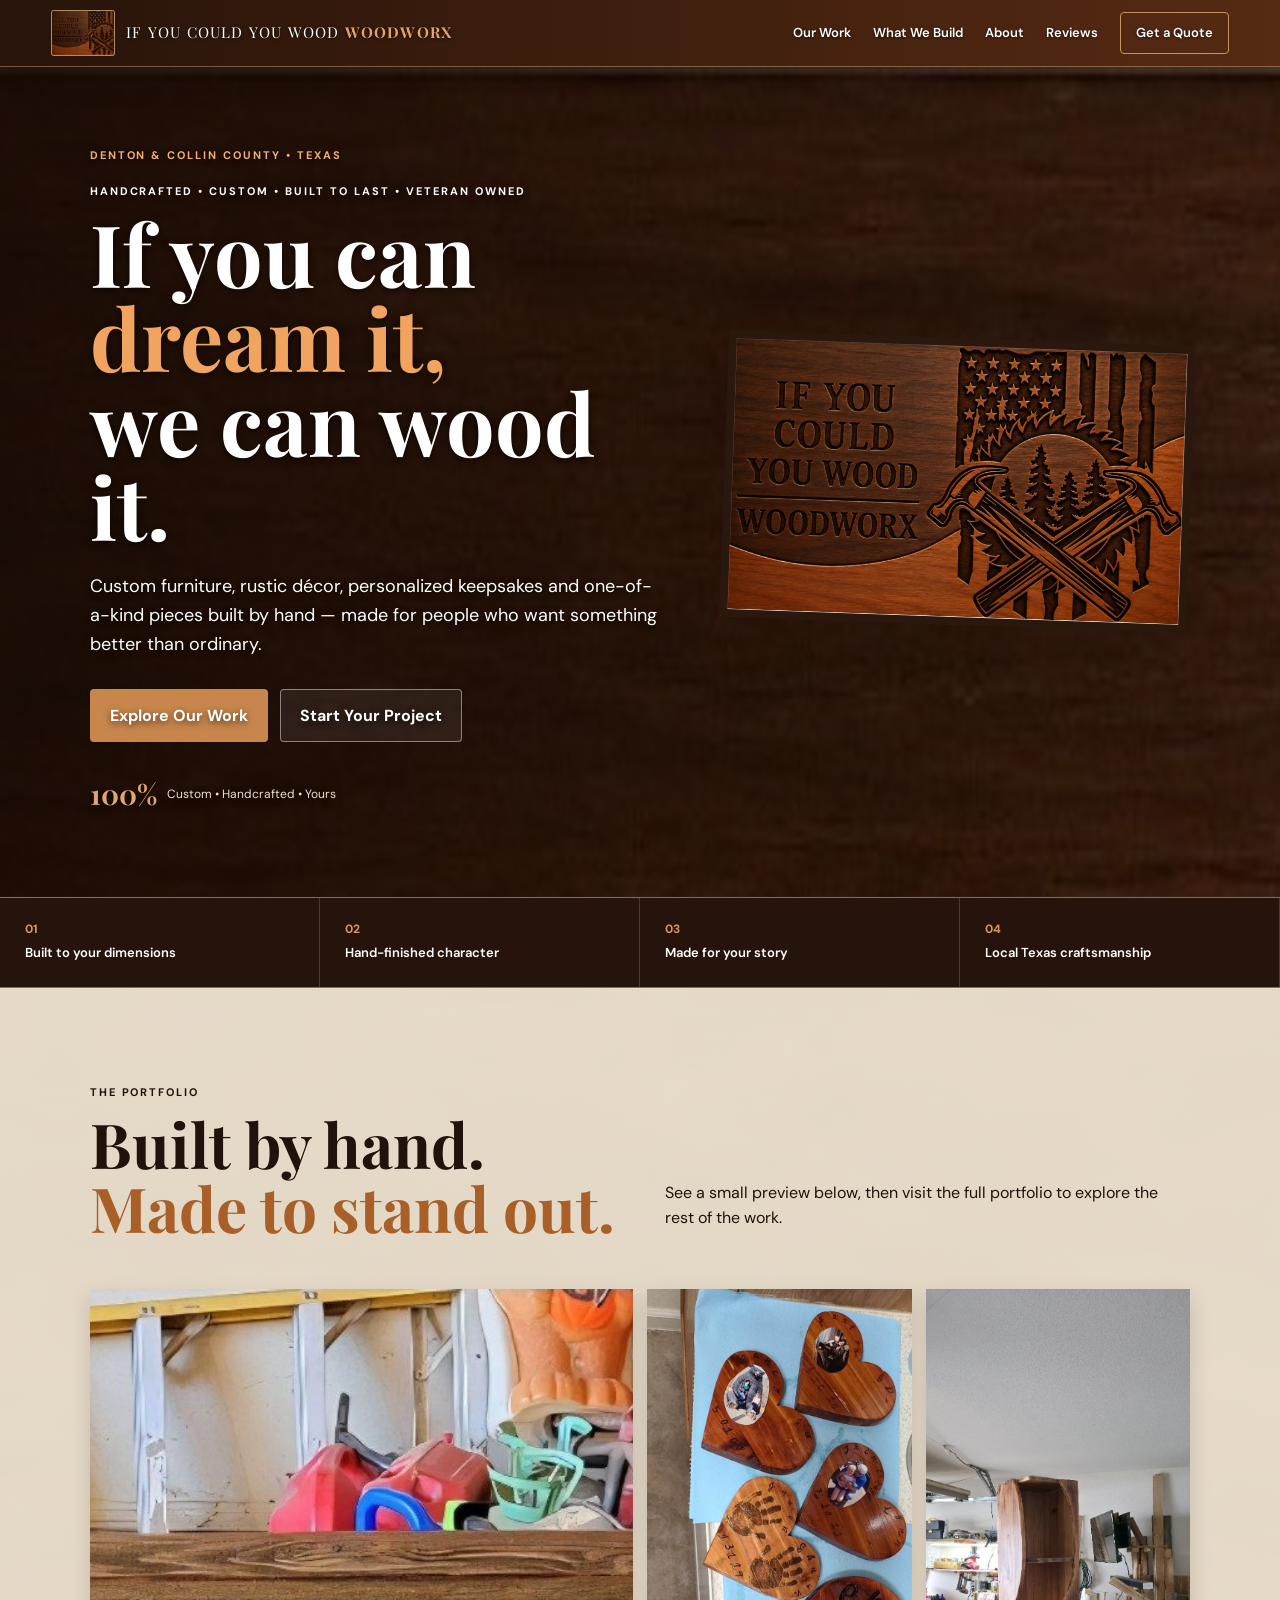
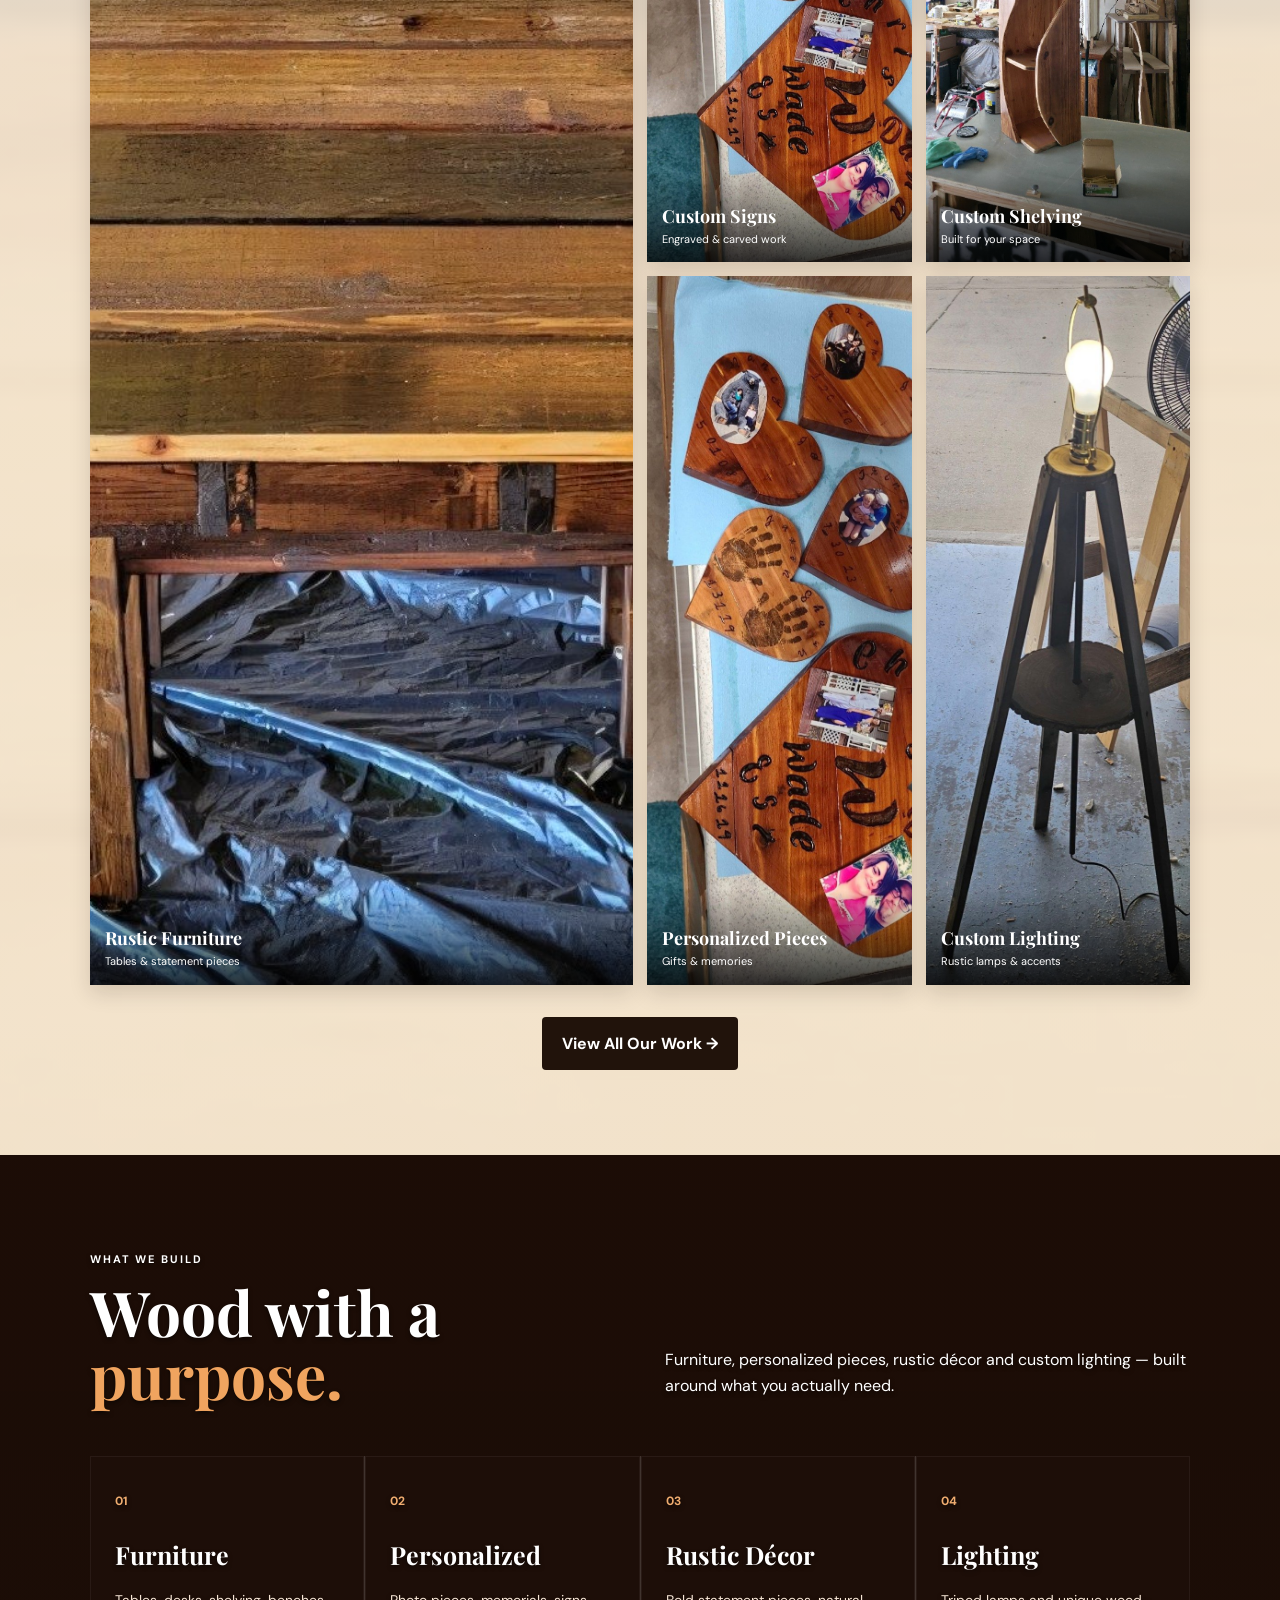
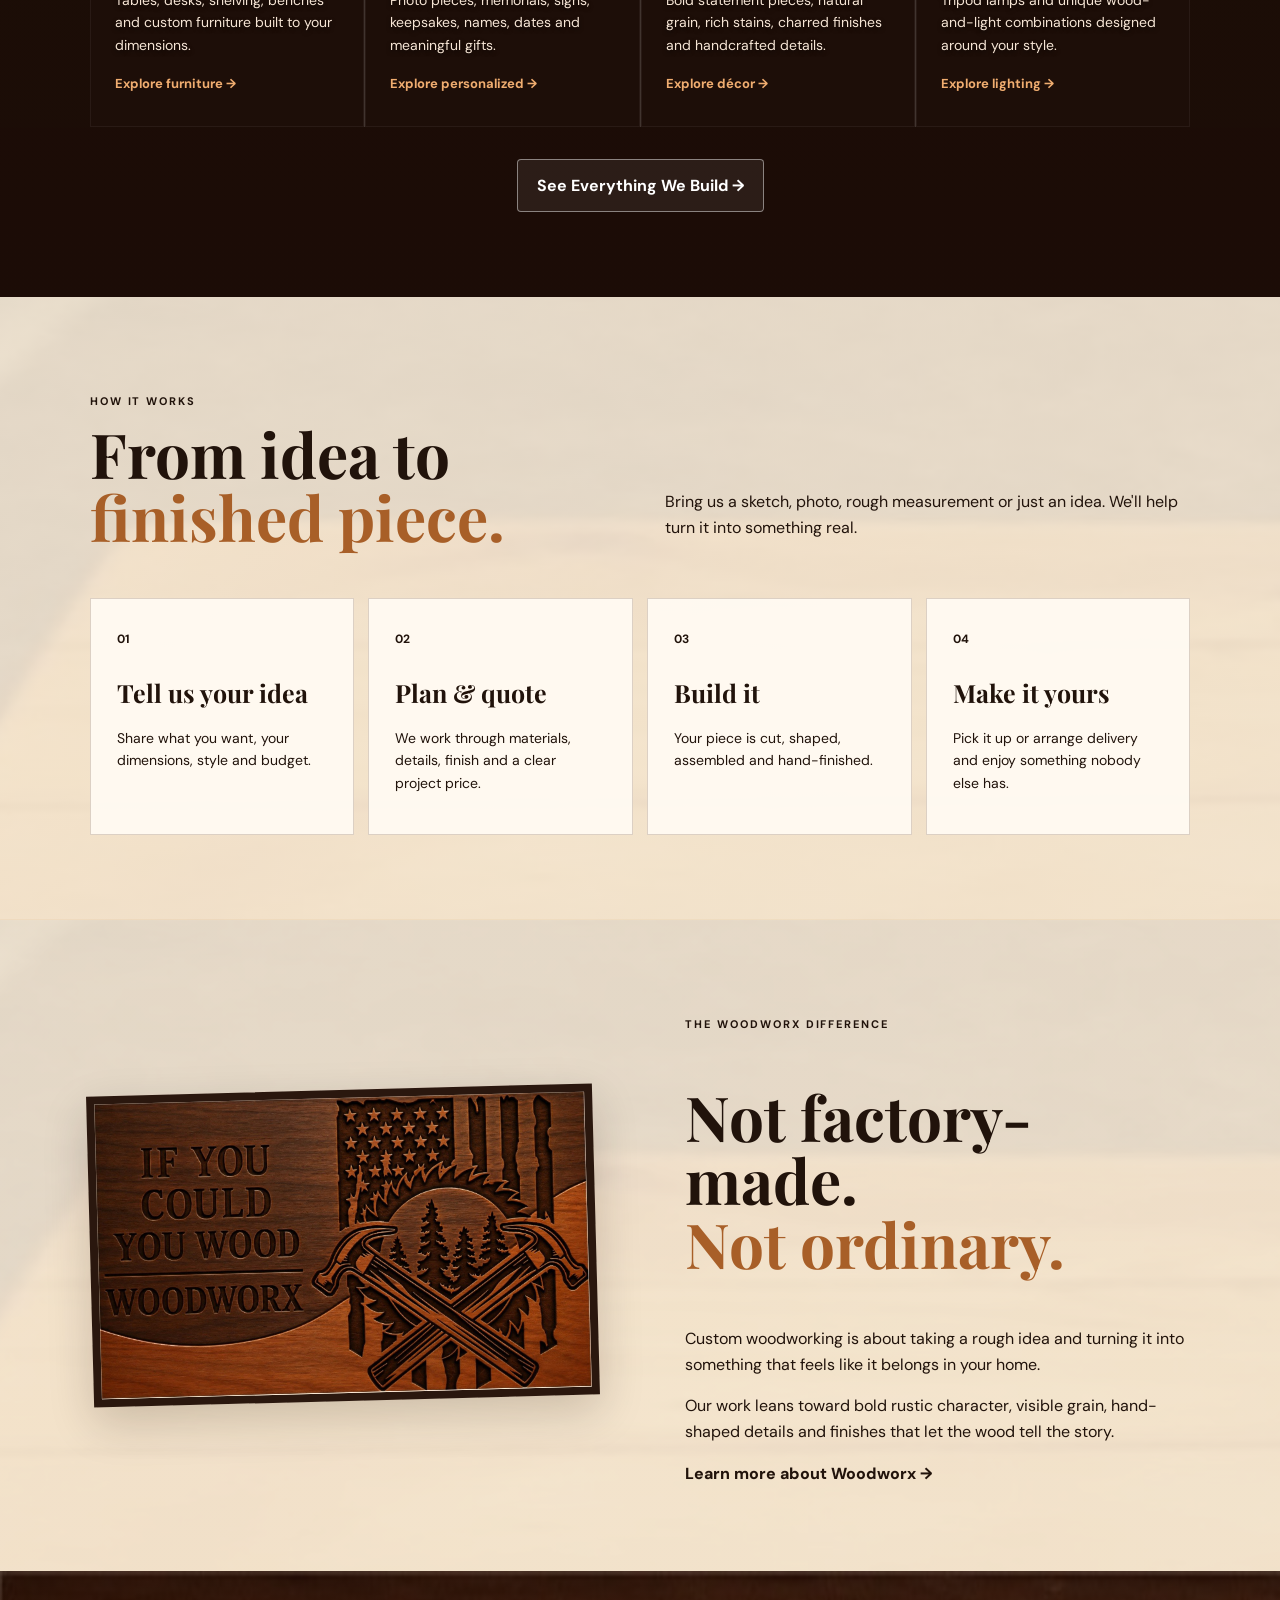
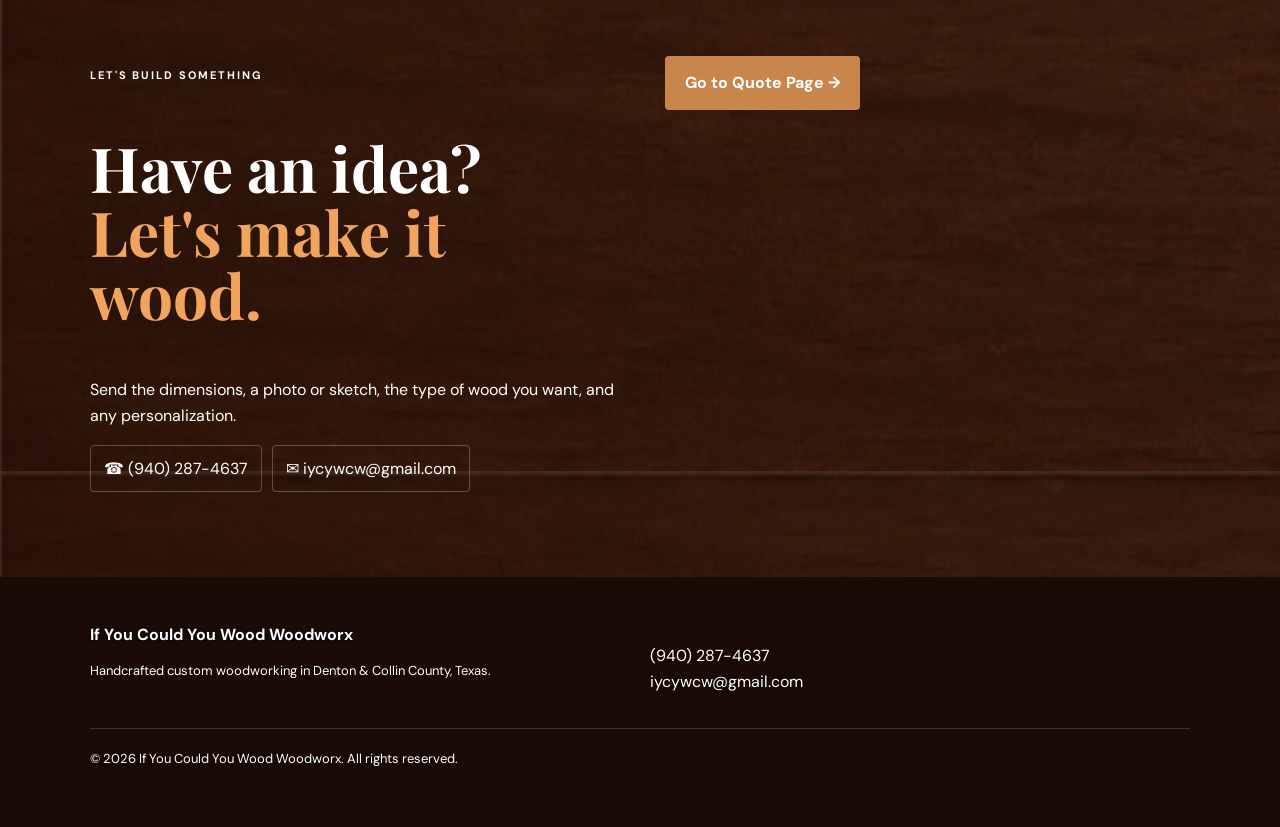
==== commit b1e8021b: "Update Woodworx website design" ====
--- a/index.html
+++ b/index.html
@@ -1,5 +1,5 @@
 <!doctype html><html lang="en"><head><meta charset="utf-8"><meta name="viewport" content="width=device-width,initial-scale=1"><meta name="description" content="If You Could You Wood Woodworx — handcrafted custom woodworking in Denton & Collin County, Texas."><title>If You Could You Wood Woodworx | Custom Woodworking</title><link rel="stylesheet" href="style.css"></head><body>
-<header class="site-header"><a class="brand" href="index.html"><img src="images/photo-27.jpg" class="brand-logo" alt="If You Could You Wood Woodworx logo"><span class="brand-name">IF YOU COULD YOU WOOD <b>WOODWORX</b></span></a><button class="menu" aria-label="Open menu">☰</button><nav><a href="work.html">Our Work</a><a href="services.html">What We Build</a><a href="about.html">About</a><a class="nav-cta" href="quote.html">Get a Quote</a></nav></header>
+<header class="site-header"><a class="brand" href="index.html"><img src="images/photo-27.jpg" class="brand-logo" alt="If You Could You Wood Woodworx logo"><span class="brand-name">IF YOU COULD YOU WOOD <b>WOODWORX</b></span></a><button class="menu" aria-label="Open menu">☰</button><nav><a href="work.html">Our Work</a><a href="services.html">What We Build</a><a href="about.html">About</a><a href="reviews.html">Reviews</a><a class="nav-cta" href="quote.html">Get a Quote</a></nav></header>
 <main>
 <section class="hero"><div class="hero-copy"><div class="hero-kicker">DENTON &amp; COLLIN COUNTY • TEXAS</div><p class="eyebrow">HANDCRAFTED • CUSTOM • BUILT TO LAST • VETERAN OWNED</p><h1>If you can <span>dream it,</span><br>we can wood it.</h1><p class="lead">Custom furniture, rustic décor, personalized keepsakes and one-of-a-kind pieces built by hand — made for people who want something better than ordinary.</p><div class="hero-buttons"><a class="button primary" href="work.html">Explore Our Work</a><a class="button glass" href="quote.html">Start Your Project</a></div><div class="hero-stamp"><strong>100%</strong><span>Custom • Handcrafted • Yours</span></div></div><div class="hero-brand-board"><img src="images/photo-27.jpg" alt="Handcrafted Woodworx sign"></div></section>
 <section class="wood-strip"><div><strong>01</strong><span>Built to your dimensions</span></div><div><strong>02</strong><span>Hand-finished character</span></div><div><strong>03</strong><span>Made for your story</span></div><div><strong>04</strong><span>Local Texas craftsmanship</span></div></section>
--- a/style.css
+++ b/style.css
@@ -1,6 +1,6 @@
 @import url('https://fonts.googleapis.com/css2?family=DM+Sans:wght@400;500;600;700&family=Playfair+Display:wght@500;600;700;800&display=swap');
 :root{--ink:#24160f;--cream:#f4eadb;--tan:#d7b58e;--gold:#c88749;--dark:#1b100b;--line:rgba(255,255,255,.16);--shadow:0 16px 45px rgba(25,12,5,.18)}
-*{box-sizing:border-box}html{scroll-behavior:smooth}body{margin:0;color:var(--ink);background:var(--cream);font-family:'DM Sans',sans-serif;line-height:1.6}a{color:inherit;text-decoration:none}img{max-width:100%;display:block}button,input,textarea{font:inherit}.site-header{position:sticky;top:0;z-index:50;display:flex;align-items:center;justify-content:space-between;gap:24px;padding:10px 4vw;background:linear-gradient(90deg,rgba(39,20,10,.98),rgba(87,43,19,.98));border-bottom:1px solid rgba(216,173,124,.45);box-shadow:0 6px 22px rgba(0,0,0,.2)}.brand{display:flex;align-items:center;gap:11px;color:#fff;min-width:0}.brand-logo{width:64px;height:46px;object-fit:cover;border:1px solid rgba(255,220,175,.55);border-radius:3px}.brand-name{font-family:'Playfair Display',serif;font-size:15px;line-height:1.05;letter-spacing:.08em;white-space:nowrap}.brand-name b{color:#e2a568}nav{display:flex;align-items:center;gap:22px;color:#fff;font-weight:600;font-size:13px}nav a:hover{color:#e4ad76}.nav-cta{border:1px solid #c9915c;border-radius:4px;padding:10px 15px}.menu{display:none;background:none;border:0;color:#fff;font-size:26px}.hero{min-height:650px;position:relative;display:grid;grid-template-columns:1.1fr .9fr;align-items:center;gap:5vw;padding:80px 7vw;background:url('images/logo-wood-texture.jpg') center/cover}.hero:after{content:'';position:absolute;inset:0;background:linear-gradient(90deg,rgba(27,13,7,.8),rgba(27,13,7,.42));pointer-events:none}.hero>*{position:relative;z-index:1}.hero-copy{color:#fff;max-width:680px}.eyebrow,.hero-kicker{font-size:11px;letter-spacing:.18em;font-weight:700;text-transform:uppercase}.hero-kicker{color:#e1a66e;margin-bottom:18px}.hero h1{font-family:'Playfair Display',serif;font-size:clamp(48px,7vw,86px);line-height:.98;margin:0 0 24px}.hero h1 span,h2 span{color:#d99a5c}.lead{font-size:18px;max-width:640px;color:#f6e9da}.hero-buttons{display:flex;gap:12px;flex-wrap:wrap;margin:30px 0}.button{display:inline-block;padding:13px 19px;border-radius:4px;font-weight:700;border:1px solid transparent;cursor:pointer}.button.primary{background:#c8864c;color:#fff}.button.primary:hover{background:#db9c60}.button.glass{border-color:rgba(255,255,255,.45);color:#fff;background:rgba(255,255,255,.07)}.button.secondary{background:var(--ink);color:#fff}.hero-stamp{display:flex;align-items:center;gap:10px}.hero-stamp strong{font-family:'Playfair Display';font-size:28px;color:#e1a66e}.hero-stamp span{font-size:12px;color:#f0dfcf}.hero-brand-board{justify-self:end;width:min(100%,520px);transform:rotate(2deg);box-shadow:var(--shadow)}.hero-brand-board img{border:8px solid #2a170e}.wood-strip{display:grid;grid-template-columns:repeat(4,1fr);background:#26140c;color:#fff;border-top:1px solid #9b663e;border-bottom:1px solid #9b663e}.wood-strip div{padding:22px 25px;border-right:1px solid var(--line)}.wood-strip strong{display:block;color:#d7985b;font-size:12px}.wood-strip span{font-weight:600;font-size:13px}.section{padding:85px 7vw}.section-head{display:grid;grid-template-columns:1fr 1fr;gap:50px;align-items:end;margin-bottom:42px}.section-head h2,.page-hero h1{font-family:'Playfair Display',serif;font-size:clamp(38px,5vw,62px);line-height:1.02;margin:8px 0}.section-head>p{max-width:540px}.light{color:#fff}.wood-light{background:url('images/light-pine-texture.jpg') center/cover fixed}.wood-dark{color:#fff;background:url('images/charred-wood-texture.jpg') center/cover fixed}.wood-reclaimed{background:url('images/reclaimed-wood-texture.jpg') center/cover fixed}.gallery{display:grid;grid-template-columns:repeat(4,1fr);gap:14px}.gallery figure{margin:0;position:relative;overflow:hidden;min-height:260px;background:#2a190f;box-shadow:0 8px 20px rgba(31,15,6,.14);cursor:pointer}.gallery figure.feature{grid-column:span 2;grid-row:span 2}.gallery img{width:100%;height:100%;object-fit:cover;transition:transform .4s}.gallery figure:hover img{transform:scale(1.04)}.gallery figcaption{position:absolute;left:0;right:0;bottom:0;padding:34px 15px 14px;color:#fff;background:linear-gradient(transparent,rgba(0,0,0,.78))}.gallery figcaption b,.gallery figcaption small{display:block}.gallery figcaption b{font-family:'Playfair Display';font-size:18px}.gallery figcaption small{font-size:11px}.portfolio-more{text-align:center;margin-top:32px}.cards{display:grid;grid-template-columns:repeat(4,1fr);gap:1px;background:rgba(255,255,255,.16)}.cards article{padding:30px 24px;min-height:260px;background:rgba(25,13,8,.78);border:1px solid rgba(255,255,255,.05)}.cards article>span,.steps strong{color:#d99a5c;font-size:12px;font-weight:700}.cards h3,.steps h3{font-family:'Playfair Display';font-size:25px;margin:22px 0 10px}.cards p,.steps p{color:#dbc9b9;font-size:14px}.cards a{color:#e1a66e;font-weight:700;font-size:13px}.steps{display:grid;grid-template-columns:repeat(4,1fr);gap:14px}.steps>div{padding:26px;background:rgba(255,255,255,.5);border:1px solid rgba(80,45,24,.2)}.split{display:grid;grid-template-columns:1fr 1fr;gap:7vw;align-items:center}.about-photo{box-shadow:var(--shadow);transform:rotate(-1.5deg)}.about-photo img{border:8px solid #2a170e}.about-copy h2{font-family:'Playfair Display';font-size:clamp(38px,5vw,62px);line-height:1.02}.about-points{display:grid;grid-template-columns:1fr 1fr;gap:8px;margin:25px 0;font-weight:700;font-size:13px}.text-link{font-weight:800;color:#9b5d2b}.quote{display:grid;grid-template-columns:1fr 1fr;gap:50px;color:#fff}.quote-panel h2{font-family:'Playfair Display';font-size:clamp(40px,5vw,62px);line-height:1.02}.contact-chips{display:flex;flex-wrap:wrap;gap:10px}.contact-chips a{border:1px solid rgba(255,255,255,.25);padding:10px 13px;border-radius:4px}.quote form{background:rgba(30,15,8,.78);padding:26px;border:1px solid rgba(255,255,255,.16)}label{display:block;font-size:12px;font-weight:700;margin-bottom:16px}input,textarea{width:100%;margin-top:7px;padding:12px;border:1px solid #6d4830;background:#26150d;color:#fff;border-radius:3px}textarea{min-height:140px;resize:vertical}form small{display:block;margin-top:12px;color:#d6c3b1}.footer{padding:45px 7vw;display:grid;grid-template-columns:1fr 1fr;gap:20px;align-items:end;color:#fff}.footer p{color:#cdbbab;font-size:13px}.copyright{grid-column:1/-1;border-top:1px solid var(--line);padding-top:20px}.page-hero{padding:95px 7vw;color:#fff;background:url('images/logo-wood-texture.jpg') center/cover;position:relative}.page-hero:after{content:'';position:absolute;inset:0;background:rgba(28,13,7,.62)}.page-hero>*{position:relative;z-index:1}.page-hero p{max-width:700px}.work-gallery{display:grid;grid-template-columns:repeat(4,1fr);gap:15px}.work-card{background:#fff;border:1px solid rgba(61,33,16,.15);box-shadow:0 8px 24px rgba(40,20,7,.12);cursor:pointer}.work-card img{width:100%;height:240px;object-fit:cover}.work-card div{padding:13px}.work-card h3{font-family:'Playfair Display';margin:0 0 3px;font-size:19px}.work-card p{margin:0;font-size:12px;color:#745d4b}.filters{display:flex;gap:8px;flex-wrap:wrap;margin:0 0 28px}.filter{border:1px solid #8d6446;background:transparent;padding:9px 13px;border-radius:3px;cursor:pointer}.filter.active,.filter:hover{background:#2b170d;color:#fff}.service-grid{display:grid;grid-template-columns:repeat(2,1fr);gap:18px}.service-box{padding:35px;background:rgba(255,255,255,.65);border:1px solid rgba(73,42,21,.2)}.service-box h2{font-family:'Playfair Display';margin-top:0}.service-box a{color:#9a5a2b;font-weight:700}.quote-page{max-width:900px;margin:auto}.modal{position:fixed;inset:0;background:rgba(0,0,0,.9);z-index:100;display:none;align-items:center;justify-content:center;padding:25px}.modal.open{display:flex}.modal img{max-height:90vh;max-width:92vw;object-fit:contain}.modal-close{position:absolute;top:15px;right:20px;background:none;border:0;color:#fff;font-size:40px;cursor:pointer}.modal-caption{position:absolute;bottom:18px;left:20px;right:20px;text-align:center;color:#fff;font-weight:700}.back-top{position:fixed;right:16px;bottom:16px;background:#2a170d;color:#fff;padding:10px 13px;border-radius:4px;z-index:40;display:none}.back-top.show{display:block}@media(max-width:850px){.site-header{padding:8px 4vw}.brand-name{font-size:11px}.brand-logo{width:55px;height:40px}nav{display:none;position:absolute;top:100%;left:0;right:0;background:#24130b;flex-direction:column;align-items:stretch;padding:10px 5vw;gap:0}nav.open{display:flex}nav a{padding:13px 0;border-bottom:1px solid var(--line)}.menu{display:block}.hero{grid-template-columns:1fr;padding:70px 7vw}.hero-brand-board{justify-self:center;max-width:430px}.section-head,.split,.quote{grid-template-columns:1fr;gap:20px}.gallery{grid-template-columns:repeat(2,1fr)}.gallery figure.feature{grid-column:span 2}.cards,.steps,.work-gallery{grid-template-columns:repeat(2,1fr)}.wood-strip{grid-template-columns:repeat(2,1fr)}.footer{grid-template-columns:1fr}}@media(max-width:520px){.hero{min-height:auto}.hero h1{font-size:48px}.gallery,.cards,.steps,.work-gallery,.service-grid{grid-template-columns:1fr}.gallery figure.feature{grid-column:span 1;grid-row:span 1}.gallery figure{min-height:250px}.wood-strip{grid-template-columns:1fr}.wood-strip div{border-right:0;border-bottom:1px solid var(--line)}.work-card img{height:280px}.section{padding:65px 5vw}}
+*{box-sizing:border-box}html{scroll-behavior:smooth}body{margin:0;color:var(--ink);background:var(--cream);font-family:'DM Sans',sans-serif;line-height:1.6}a{color:inherit;text-decoration:none}img{max-width:100%;display:block}button,input,textarea{font:inherit}.site-header{position:sticky;top:0;z-index:50;display:flex;align-items:center;justify-content:space-between;gap:24px;padding:10px 4vw;background:linear-gradient(90deg,rgba(39,20,10,.98),rgba(87,43,19,.98));border-bottom:1px solid rgba(216,173,124,.45);box-shadow:0 6px 22px rgba(0,0,0,.2)}.brand{display:flex;align-items:center;gap:11px;color:#fff;min-width:0}.brand-logo{width:64px;height:46px;object-fit:cover;object-position:left center;border:1px solid rgba(255,220,175,.55);border-radius:3px}.brand-name{font-family:'Playfair Display',serif;font-size:15px;line-height:1.05;letter-spacing:.08em;white-space:nowrap}.brand-name b{color:#e2a568}nav{display:flex;align-items:center;gap:22px;color:#fff;font-weight:600;font-size:13px}nav a:hover{color:#e4ad76}.nav-cta{border:1px solid #c9915c;border-radius:4px;padding:10px 15px}.menu{display:none;background:none;border:0;color:#fff;font-size:26px}.hero{min-height:650px;position:relative;display:grid;grid-template-columns:1.1fr .9fr;align-items:center;gap:5vw;padding:80px 7vw;background:url('images/logo-wood-texture.jpg') center/cover}.hero:after{content:'';position:absolute;inset:0;background:linear-gradient(90deg,rgba(27,13,7,.8),rgba(27,13,7,.42));pointer-events:none}.hero>*{position:relative;z-index:1}.hero-copy{color:#fff;max-width:680px}.eyebrow,.hero-kicker{font-size:11px;letter-spacing:.18em;font-weight:700;text-transform:uppercase}.hero-kicker{color:#e1a66e;margin-bottom:18px}.hero h1{font-family:'Playfair Display',serif;font-size:clamp(48px,7vw,86px);line-height:.98;margin:0 0 24px}.hero h1 span,h2 span{color:#d99a5c}.lead{font-size:18px;max-width:640px;color:#f6e9da}.hero-buttons{display:flex;gap:12px;flex-wrap:wrap;margin:30px 0}.button{display:inline-block;padding:13px 19px;border-radius:4px;font-weight:700;border:1px solid transparent;cursor:pointer}.button.primary{background:#c8864c;color:#fff}.button.primary:hover{background:#db9c60}.button.glass{border-color:rgba(255,255,255,.45);color:#fff;background:rgba(255,255,255,.07)}.button.secondary{background:var(--ink);color:#fff}.hero-stamp{display:flex;align-items:center;gap:10px}.hero-stamp strong{font-family:'Playfair Display';font-size:28px;color:#e1a66e}.hero-stamp span{font-size:12px;color:#f0dfcf}.hero-brand-board{justify-self:end;width:min(100%,520px);transform:rotate(2deg);box-shadow:var(--shadow)}.hero-brand-board img{border:8px solid #2a170e}.wood-strip{display:grid;grid-template-columns:repeat(4,1fr);background:#26140c;color:#fff;border-top:1px solid #9b663e;border-bottom:1px solid #9b663e}.wood-strip div{padding:22px 25px;border-right:1px solid var(--line)}.wood-strip strong{display:block;color:#d7985b;font-size:12px}.wood-strip span{font-weight:600;font-size:13px}.section{padding:85px 7vw}.section-head{display:grid;grid-template-columns:1fr 1fr;gap:50px;align-items:end;margin-bottom:42px}.section-head h2,.page-hero h1{font-family:'Playfair Display',serif;font-size:clamp(38px,5vw,62px);line-height:1.02;margin:8px 0}.section-head>p{max-width:540px}.light{color:#fff}.wood-light{background:url('images/light-pine-texture.jpg') center/cover fixed}.wood-dark{color:#fff;background:url('images/charred-wood-texture.jpg') center/cover fixed}.wood-reclaimed{background:url('images/reclaimed-wood-texture.jpg') center/cover fixed}.gallery{display:grid;grid-template-columns:repeat(4,1fr);gap:14px}.gallery figure{margin:0;position:relative;overflow:hidden;min-height:260px;background:#2a190f;box-shadow:0 8px 20px rgba(31,15,6,.14);cursor:pointer}.gallery figure.feature{grid-column:span 2;grid-row:span 2}.gallery img{width:100%;height:100%;object-fit:cover;transition:transform .4s}.gallery figure:hover img{transform:scale(1.04)}.gallery figcaption{position:absolute;left:0;right:0;bottom:0;padding:34px 15px 14px;color:#fff;background:linear-gradient(transparent,rgba(0,0,0,.78))}.gallery figcaption b,.gallery figcaption small{display:block}.gallery figcaption b{font-family:'Playfair Display';font-size:18px}.gallery figcaption small{font-size:11px}.portfolio-more{text-align:center;margin-top:32px}.cards{display:grid;grid-template-columns:repeat(4,1fr);gap:1px;background:rgba(255,255,255,.16)}.cards article{padding:30px 24px;min-height:260px;background:rgba(25,13,8,.78);border:1px solid rgba(255,255,255,.05)}.cards article>span,.steps strong{color:#d99a5c;font-size:12px;font-weight:700}.cards h3,.steps h3{font-family:'Playfair Display';font-size:25px;margin:22px 0 10px}.cards p,.steps p{color:#dbc9b9;font-size:14px}.cards a{color:#e1a66e;font-weight:700;font-size:13px}.steps{display:grid;grid-template-columns:repeat(4,1fr);gap:14px}.steps>div{padding:26px;background:rgba(255,255,255,.5);border:1px solid rgba(80,45,24,.2)}.split{display:grid;grid-template-columns:1fr 1fr;gap:7vw;align-items:center}.about-photo{box-shadow:var(--shadow);transform:rotate(-1.5deg)}.about-photo img{border:8px solid #2a170e}.about-copy h2{font-family:'Playfair Display';font-size:clamp(38px,5vw,62px);line-height:1.02}.about-points{display:grid;grid-template-columns:1fr 1fr;gap:8px;margin:25px 0;font-weight:700;font-size:13px}.text-link{font-weight:800;color:#9b5d2b}.quote{display:grid;grid-template-columns:1fr 1fr;gap:50px;color:#fff}.quote-panel h2{font-family:'Playfair Display';font-size:clamp(40px,5vw,62px);line-height:1.02}.contact-chips{display:flex;flex-wrap:wrap;gap:10px}.contact-chips a{border:1px solid rgba(255,255,255,.25);padding:10px 13px;border-radius:4px}.quote form{background:rgba(30,15,8,.78);padding:26px;border:1px solid rgba(255,255,255,.16)}label{display:block;font-size:12px;font-weight:700;margin-bottom:16px}input,textarea{width:100%;margin-top:7px;padding:12px;border:1px solid #6d4830;background:#26150d;color:#fff;border-radius:3px}textarea{min-height:140px;resize:vertical}form small{display:block;margin-top:12px;color:#d6c3b1}.footer{padding:45px 7vw;display:grid;grid-template-columns:1fr 1fr;gap:20px;align-items:end;color:#fff}.footer p{color:#cdbbab;font-size:13px}.copyright{grid-column:1/-1;border-top:1px solid var(--line);padding-top:20px}.page-hero{padding:95px 7vw;color:#fff;background:url('images/logo-wood-texture.jpg') center/cover;position:relative}.page-hero:after{content:'';position:absolute;inset:0;background:rgba(28,13,7,.62)}.page-hero>*{position:relative;z-index:1}.page-hero p{max-width:700px}.work-gallery{display:grid;grid-template-columns:repeat(4,1fr);gap:15px}.work-card{background:#fff;border:1px solid rgba(61,33,16,.15);box-shadow:0 8px 24px rgba(40,20,7,.12);cursor:pointer}.work-card img{width:100%;height:240px;object-fit:cover}.work-card div{padding:13px}.work-card h3{font-family:'Playfair Display';margin:0 0 3px;font-size:19px}.work-card p{margin:0;font-size:12px;color:#745d4b}.filters{display:flex;gap:8px;flex-wrap:wrap;margin:0 0 28px}.filter{border:1px solid #8d6446;background:transparent;padding:9px 13px;border-radius:3px;cursor:pointer}.filter.active,.filter:hover{background:#2b170d;color:#fff}.service-grid{display:grid;grid-template-columns:repeat(2,1fr);gap:18px}.service-box{padding:35px;background:rgba(255,255,255,.65);border:1px solid rgba(73,42,21,.2)}.service-box h2{font-family:'Playfair Display';margin-top:0}.service-box a{color:#9a5a2b;font-weight:700}.quote-page{max-width:900px;margin:auto}.modal{position:fixed;inset:0;background:rgba(0,0,0,.9);z-index:100;display:none;align-items:center;justify-content:center;padding:25px}.modal.open{display:flex}.modal img{max-height:90vh;max-width:92vw;object-fit:contain}.modal-close{position:absolute;top:15px;right:20px;background:none;border:0;color:#fff;font-size:40px;cursor:pointer}.modal-caption{position:absolute;bottom:18px;left:20px;right:20px;text-align:center;color:#fff;font-weight:700}.back-top{position:fixed;right:16px;bottom:16px;background:#2a170d;color:#fff;padding:10px 13px;border-radius:4px;z-index:40;display:none}.back-top.show{display:block}@media(max-width:850px){.site-header{padding:8px 4vw}.brand-name{font-size:11px}.brand-logo{width:55px;height:40px}nav{display:none;position:absolute;top:100%;left:0;right:0;background:#24130b;flex-direction:column;align-items:stretch;padding:10px 5vw;gap:0}nav.open{display:flex}nav a{padding:13px 0;border-bottom:1px solid var(--line)}.menu{display:block}.hero{grid-template-columns:1fr;padding:70px 7vw}.hero-brand-board{justify-self:center;max-width:430px}.section-head,.split,.quote{grid-template-columns:1fr;gap:20px}.gallery{grid-template-columns:repeat(2,1fr)}.gallery figure.feature{grid-column:span 2}.cards,.steps,.work-gallery{grid-template-columns:repeat(2,1fr)}.wood-strip{grid-template-columns:repeat(2,1fr)}.footer{grid-template-columns:1fr}}@media(max-width:520px){.hero{min-height:auto}.hero h1{font-size:48px}.gallery,.cards,.steps,.work-gallery,.service-grid{grid-template-columns:1fr}.gallery figure.feature{grid-column:span 1;grid-row:span 1}.gallery figure{min-height:250px}.wood-strip{grid-template-columns:1fr}.wood-strip div{border-right:0;border-bottom:1px solid var(--line)}.work-card img{height:280px}.section{padding:65px 5vw}}
 
 /* Visibility and portfolio refinements */
 body{color:#24160f}
@@ -40,7 +40,7 @@
 .site-header,.footer{background-color:#211109}
 .site-header .brand-name, .site-header nav a{color:#fff;text-shadow:0 1px 3px rgba(0,0,0,.65)}
 .site-header nav a:hover{color:#f0b57a}
-.brand-logo{background:#4a2815}
+.brand-logo{background:#4a2815;object-position:left center}
 .hero:after{background:linear-gradient(90deg,rgba(20,9,4,.86),rgba(20,9,4,.55))}
 .hero-copy,.hero-copy .lead,.hero-copy .eyebrow{color:#fff;text-shadow:0 2px 7px rgba(0,0,0,.65)}
 .hero-kicker{color:#f2b073;text-shadow:0 2px 5px rgba(0,0,0,.7)}
